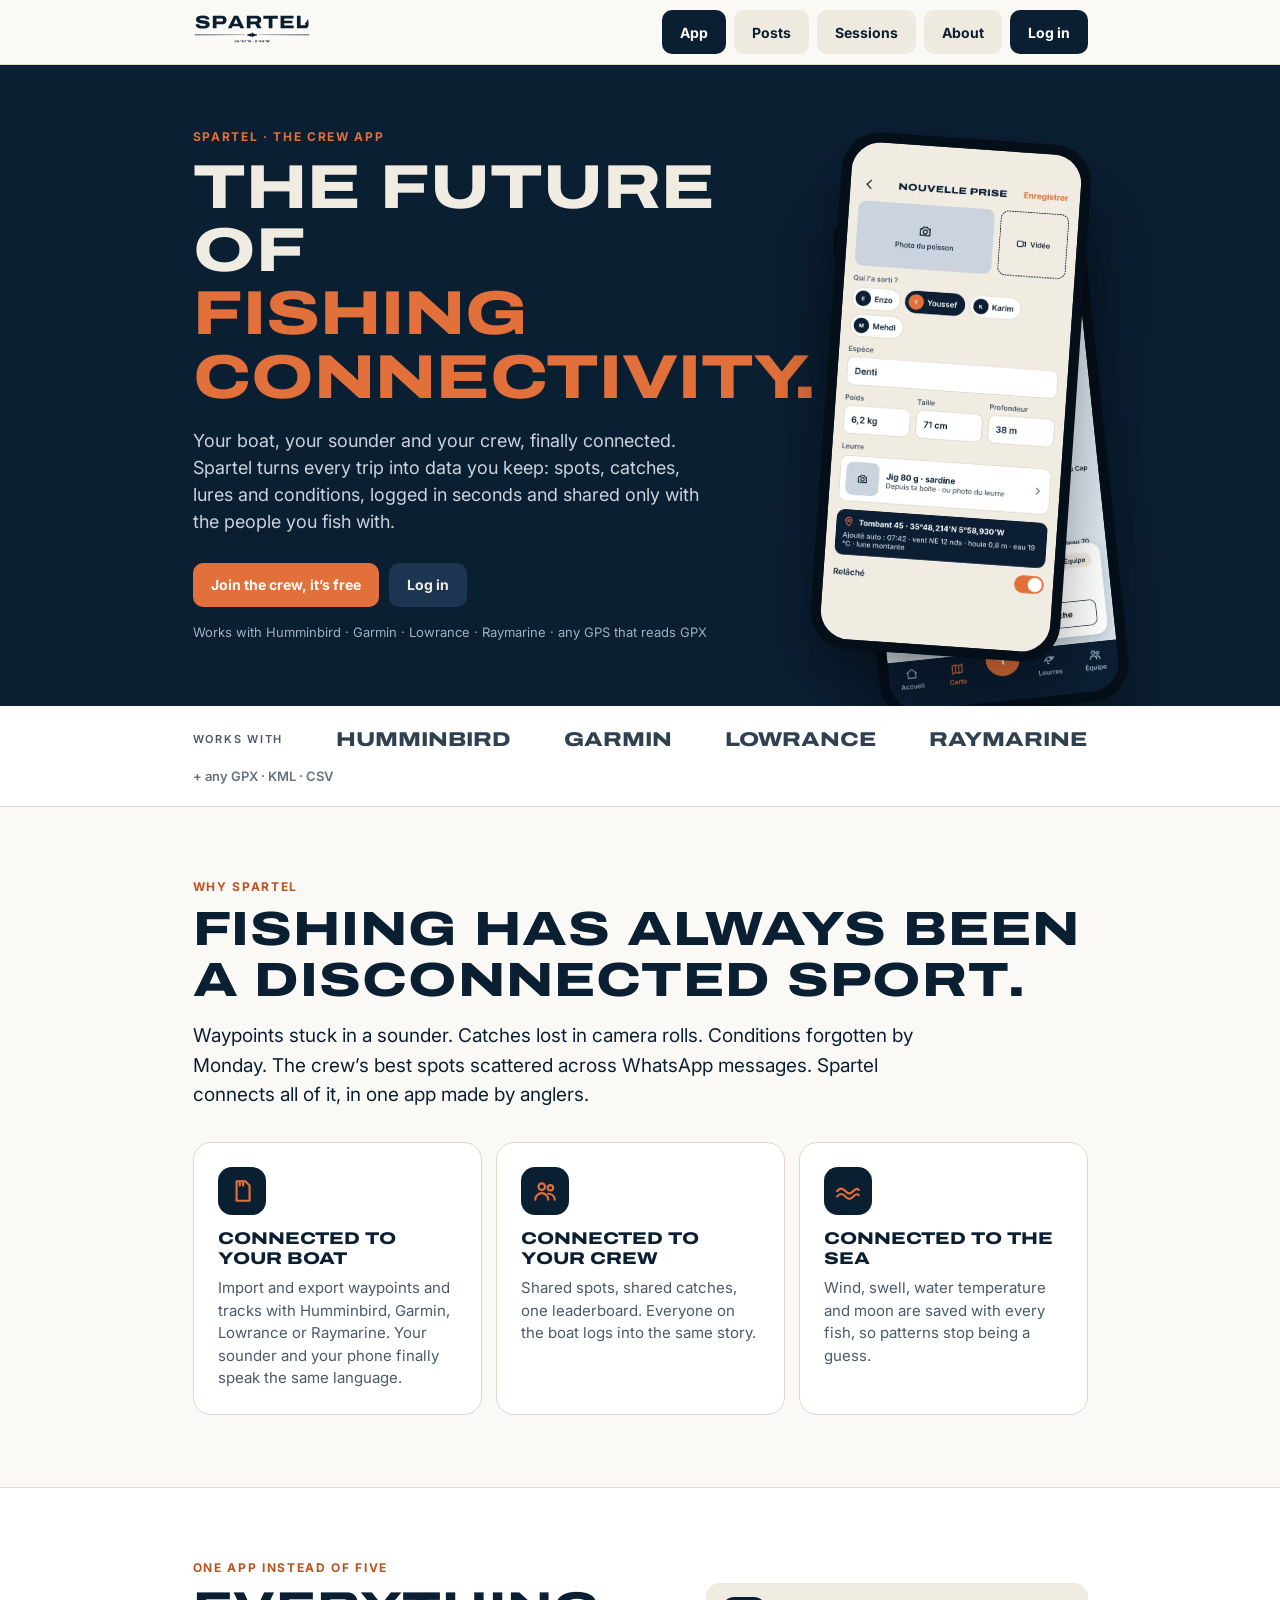
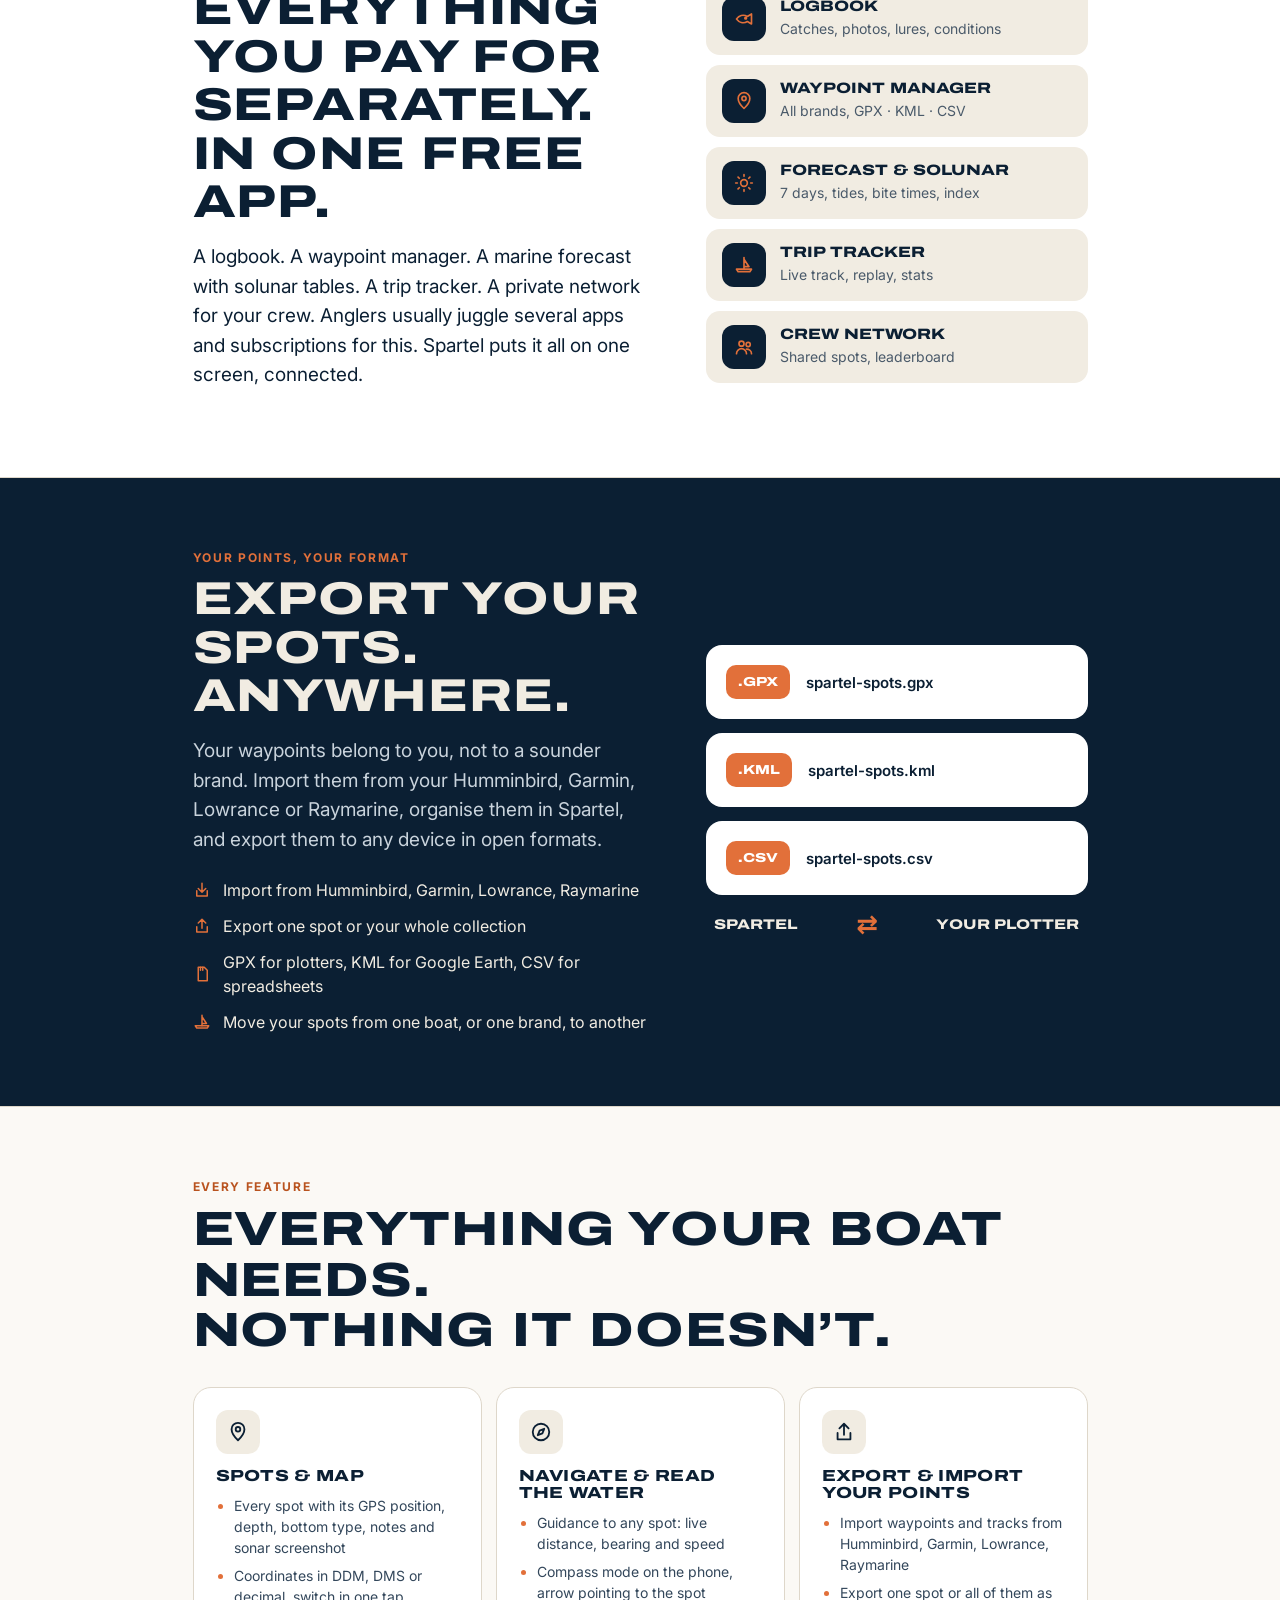
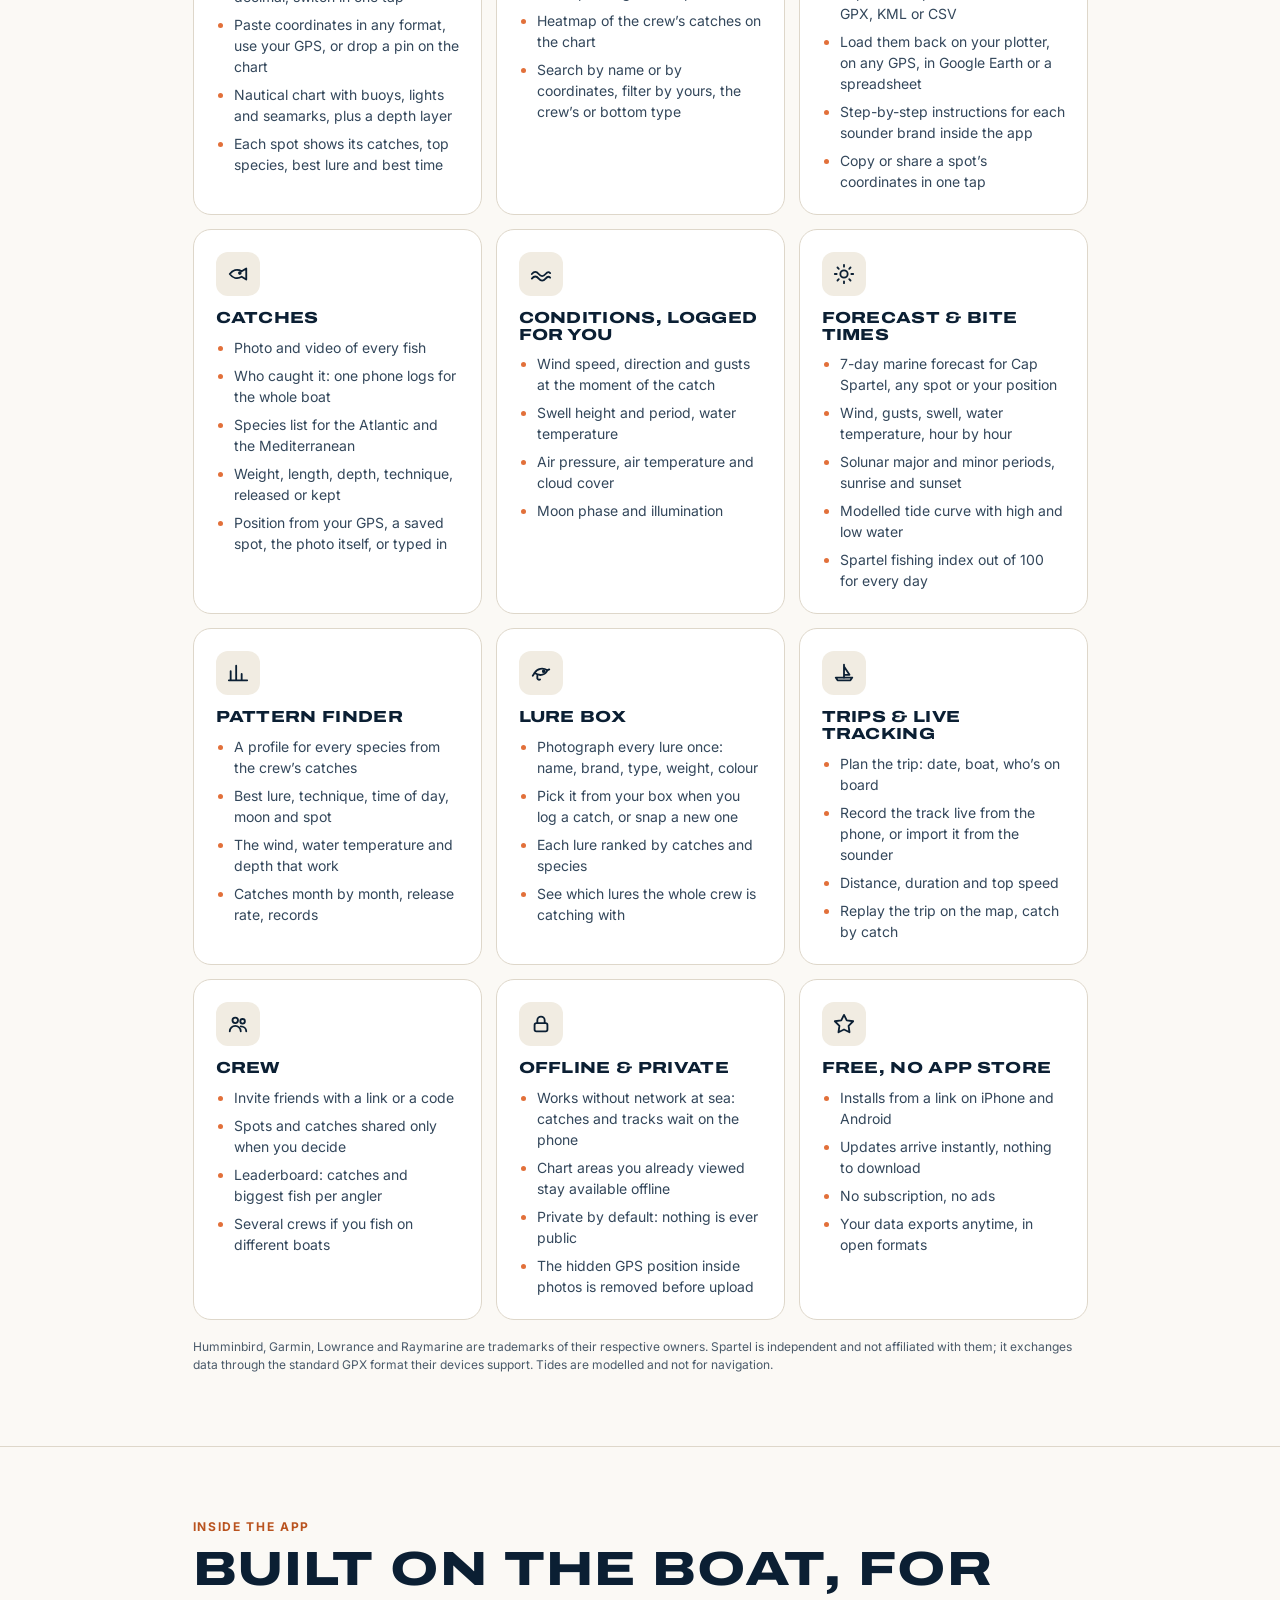
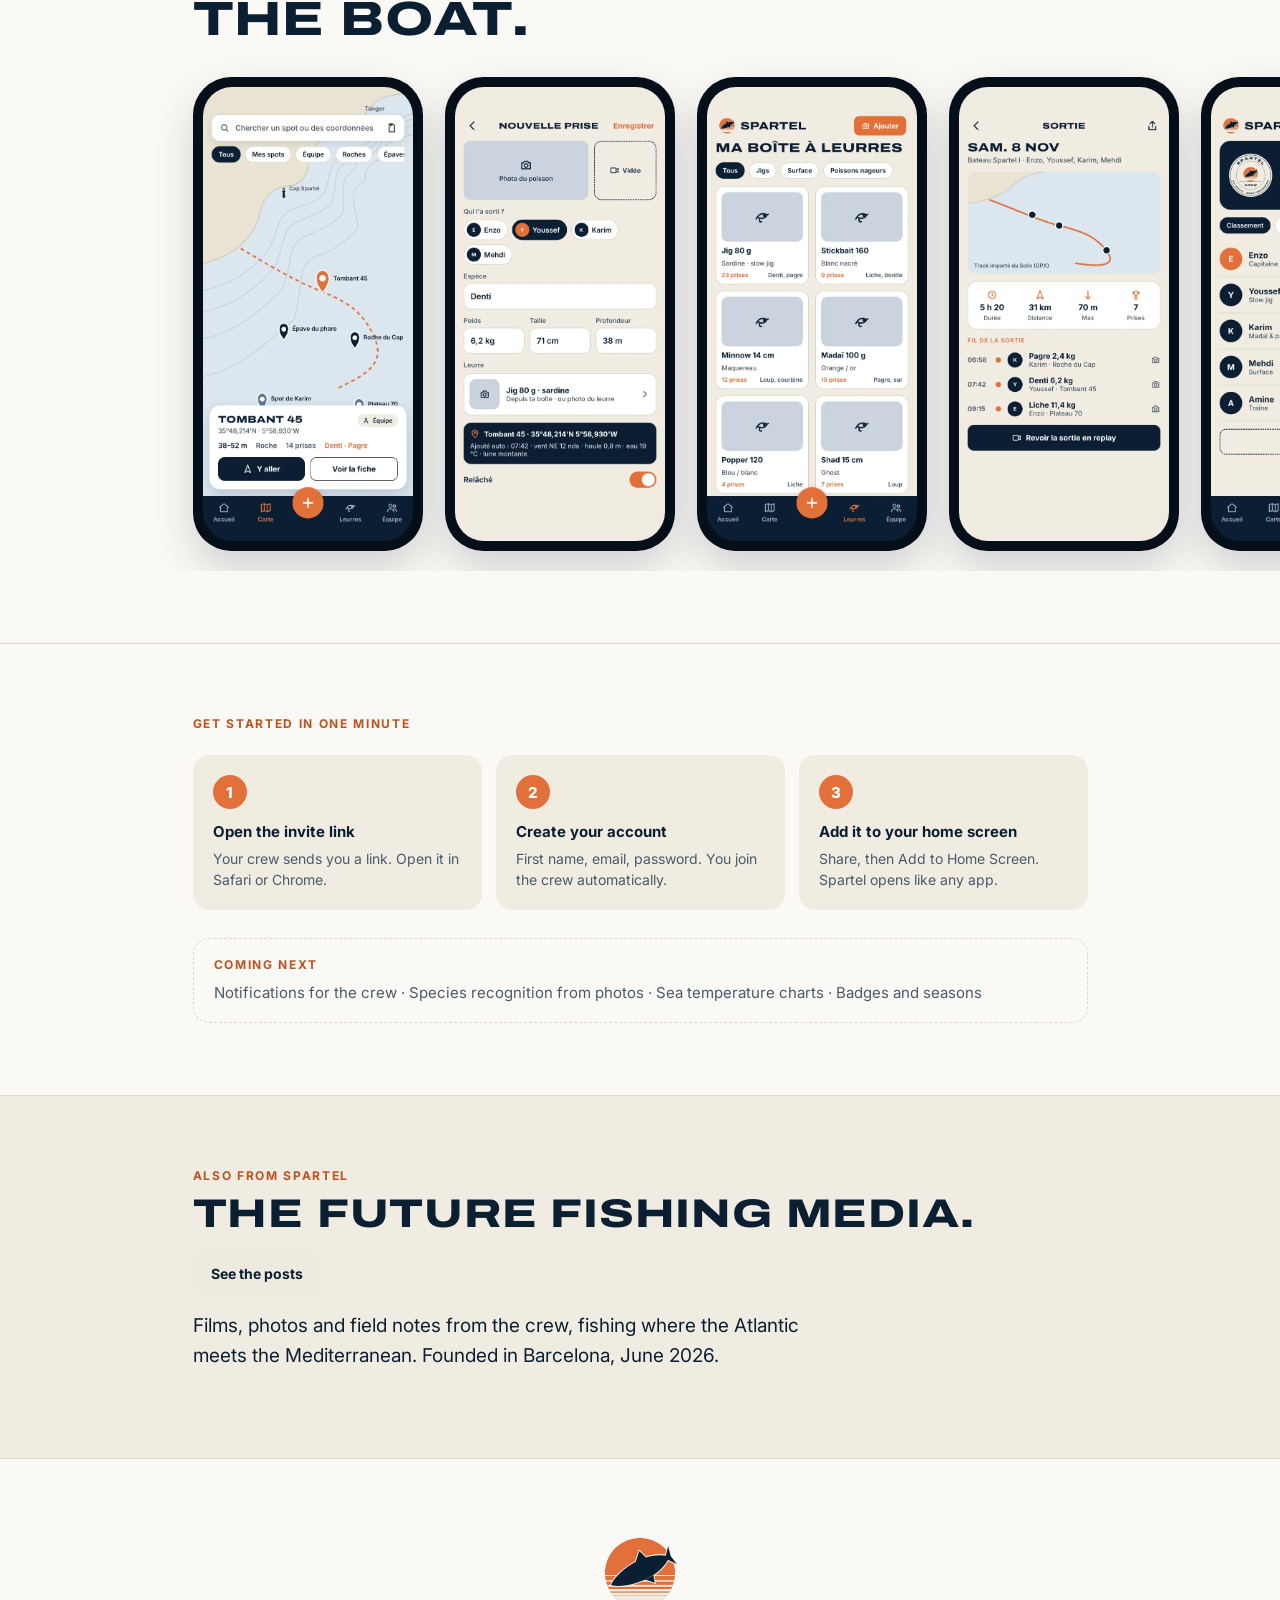
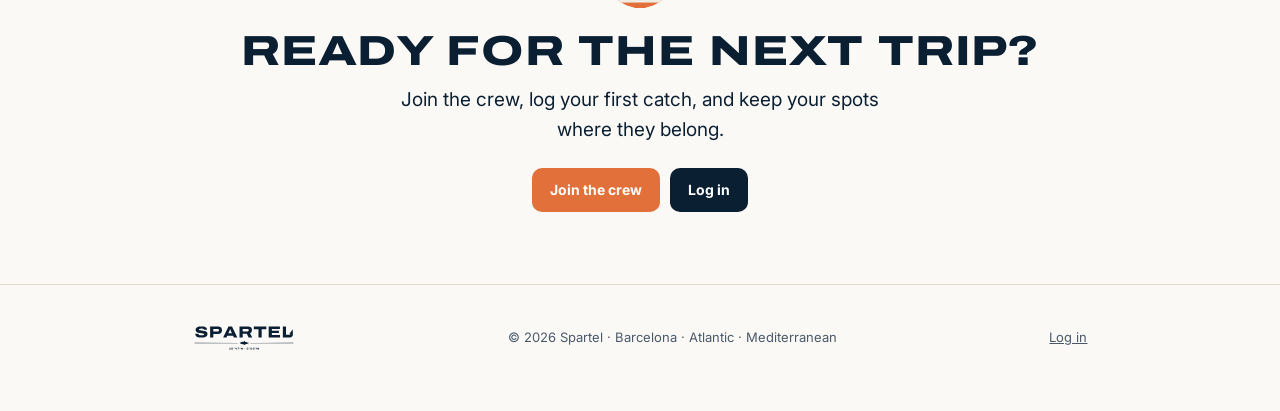
==== index.html @ f8a4ad43 "Appli : prévisions 7 jours (marée, solunaire, indice), stats par espèce, enregistrement du track, re" ====
<!doctype html>
<html lang="en">
<head>
<meta charset="utf-8">
<meta name="viewport" content="width=device-width, initial-scale=1, viewport-fit=cover">
<title>Spartel — The future of fishing connectivity</title>
<meta name="description" content="Spartel connects your boat, your Humminbird and your crew: GPS spots, GPX export and import, catches with lure and conditions, lure box, trips. Free, works offline at sea.">
<meta property="og:title" content="Spartel — The future fishing media">
<meta property="og:description" content="Offshore stories from where the Atlantic meets the Mediterranean. Founded in Barcelona, June 2026.">
<meta property="og:image" content="assets/og.png">
<meta name="theme-color" content="#0B1F33">
<link rel="icon" type="image/png" href="assets/favicon.png">
<link rel="apple-touch-icon" href="assets/apple-touch-icon.png">
<link rel="preconnect" href="https://fonts.googleapis.com"><link rel="preconnect" href="https://fonts.gstatic.com" crossorigin>
<link href="https://fonts.googleapis.com/css2?family=Archivo:wdth,wght@62..125,100..900&family=Inter:wght@400;500;600;700&display=swap" rel="stylesheet">
<script>if(location.search.includes('join='))location.replace('app/'+location.search);</script>
<style>
:root{--navy:#0B1F33;--sand:#F1ECE2;--sun:#E2703A;--sun-d:#B9531F;--muted:#4A5A6A;--line:#DED7CA;--h:"Archivo",system-ui,sans-serif;--b:"Inter",system-ui,sans-serif}
*{box-sizing:border-box}html{scroll-behavior:smooth}
body{margin:0;background:#FBF9F5;color:var(--navy);font:15px/1.5 var(--b)}
a{color:inherit}
.h{font-family:var(--h);font-stretch:125%;font-weight:800;letter-spacing:.02em;text-transform:uppercase;margin:0}
.wrap{max-width:935px;margin:0 auto;padding:0 20px}
header.top{position:sticky;top:0;z-index:20;background:rgba(251,249,245,.92);backdrop-filter:blur(10px);border-bottom:1px solid var(--line)}
header.top .wrap{display:flex;align-items:center;justify-content:space-between;height:64px;gap:12px}
header.top img{height:30px}
.btn{display:inline-flex;align-items:center;justify-content:center;gap:8px;min-height:44px;padding:0 18px;border-radius:10px;font:700 14px var(--b);text-decoration:none;border:none;cursor:pointer}
.btn.p{background:var(--sun);color:#fff}.btn.d{background:var(--navy);color:#fff}.btn.g{background:#EFEAE0;color:var(--navy)}
.btn:hover{filter:brightness(.95)}
.profile{display:grid;grid-template-columns:auto 1fr;grid-template-areas:"av head" "av bio";gap:8px 72px;align-items:start;padding:40px 0 28px}
.profile .avatar{grid-area:av;align-self:center}.profile .head{grid-area:head}.profile .bio{grid-area:bio}
.avatar{width:170px;height:170px;border-radius:50%;padding:5px;background:conic-gradient(from 200deg,var(--sun),#F2B07A,var(--navy),var(--sun));}
.avatar img{width:100%;height:100%;border-radius:50%;background:var(--sand);border:5px solid #FBF9F5;display:block}
.prow{display:flex;align-items:center;gap:12px;flex-wrap:wrap}
.prow h1{font:600 22px var(--b);margin:0 8px 0 0}
.stats{display:flex;gap:36px;margin:20px 0;padding:0;list-style:none}
.stats b{font-weight:700}
.bio p{margin:0}.bio .name{font-weight:700}.bio .cat{color:var(--muted)}
.bio .loc{color:var(--sun-d);font-weight:600}
.hls{display:flex;gap:28px;overflow-x:auto;padding:8px 0 28px;scrollbar-width:none}.hls::-webkit-scrollbar{display:none}
.hl{background:none;border:none;display:flex;flex-direction:column;align-items:center;gap:8px;cursor:pointer;color:var(--navy);flex:none}
.ring{width:84px;height:84px;border-radius:50%;padding:3px;border:1px solid var(--line);display:block}
.in{width:100%;height:100%;border-radius:50%;display:flex;align-items:center;justify-content:center;overflow:hidden}
.in svg{display:block}
.in.navy{background:var(--navy)}.in.sand{background:var(--sand)}.in.sun{background:var(--sun)}.in.white{background:#fff;border:1px solid var(--line)}
.in .mini{font:800 13px var(--h);font-stretch:125%;color:#fff;letter-spacing:.05em}
.lbl{font:600 12px var(--b)}
.tabs{display:flex;justify-content:center;gap:56px;border-top:1px solid var(--line)}
.tabs a{display:flex;align-items:center;gap:6px;height:52px;font:600 12px var(--b);letter-spacing:.1em;text-transform:uppercase;text-decoration:none;color:var(--muted);border-top:1px solid transparent;margin-top:-1px}
.tabs a.on{color:var(--navy);border-top-color:var(--navy)}
.grid{display:grid;grid-template-columns:repeat(3,1fr);gap:4px}
.post{border:none;padding:0;cursor:pointer;aspect-ratio:1;position:relative;overflow:hidden;font:inherit;color:inherit;container-type:inline-size}
.post .tile{position:absolute;inset:0;display:flex;flex-direction:column;align-items:center;justify-content:center;gap:6%;padding:10%;text-align:center;transition:transform .35s}
.post:hover .tile{transform:scale(1.04)}
.post::after{content:"";position:absolute;inset:0;background:rgba(11,31,51,0);transition:background .2s}
.post:hover::after{background:rgba(11,31,51,.12)}
.post.navy{background:var(--navy);color:var(--sand)}.post.sand{background:var(--sand);color:var(--navy)}.post.sun{background:var(--sun);color:#fff}.post.white{background:#fff;color:var(--navy);outline:1px solid var(--line);outline-offset:-1px}
.tile p{margin:0}
.t-xl{font:800 9.4cqw/1.05 var(--h);font-stretch:125%}
.t-lg{font:800 7.6cqw/1.08 var(--h);font-stretch:125%}
.t-md{font:800 6.4cqw/1.1 var(--h);font-stretch:125%}
.t-sm{font:700 max(9px,4.6cqw) var(--b);letter-spacing:.12em}
.t-xs{font:500 max(9px,4.2cqw) var(--b);opacity:.8}
.kick{font:700 max(8px,3.8cqw) var(--b);letter-spacing:.16em;color:var(--sun)}
.post.sun .kick{color:var(--navy)}
.tile .wm{width:72%}
.art{display:flex;align-items:center;justify-content:center;width:72%;height:52%;flex:0 1 auto;min-height:0}
.art svg{width:100%;height:100%;display:block}
.art .badge{width:100%}
.art.lure{width:40%;height:40%;color:var(--navy)}
.art.lure svg{width:100%;height:100%}
.phone{width:42%;aspect-ratio:9/17;border-radius:16%/8%;background:var(--navy);padding:6%}
.phone .scr{width:100%;height:100%;border-radius:12%/6%;background:var(--sand);display:flex;flex-direction:column;align-items:center;justify-content:flex-start;gap:8%;padding:14% 10%}
.phone .scr img{width:40%}.phone .scr p{font:800 clamp(7px,1.2vw,11px) var(--h);font-stretch:125%;margin:0}
.phone .scr span{display:block;width:100%;height:12%;border-radius:6px;background:#fff}.phone .scr span.s{background:var(--sun);height:9%;width:60%}
section.block{padding:72px 0;border-top:1px solid var(--line)}
.kicker{font:700 12px var(--b);letter-spacing:.14em;text-transform:uppercase;color:var(--sun-d);margin:0 0 10px}
.two{display:grid;grid-template-columns:1.1fr .9fr;gap:48px;align-items:start}
.lead{font-size:19px;line-height:1.55;margin:16px 0}
.eps{list-style:none;padding:0;margin:24px 0 0;display:grid;grid-template-columns:repeat(3,1fr);gap:14px}
.eps li{background:var(--navy);color:var(--sand);border-radius:16px;padding:18px;min-height:140px;display:flex;flex-direction:column;justify-content:space-between}
.eps li b{font:800 15px/1.2 var(--h);font-stretch:125%;text-transform:uppercase}
.eps li span{font:700 11px var(--b);letter-spacing:.14em;color:var(--sun)}
.values{display:grid;grid-template-columns:repeat(3,1fr);gap:14px;margin-top:28px}
.values div{background:#fff;border:1px solid var(--line);border-radius:16px;padding:20px}
.values b{display:block;font:800 15px/1.2 var(--h);font-stretch:125%;text-transform:uppercase;margin-bottom:8px}
.values p{margin:0;color:var(--muted);font-size:14px}
.tl{list-style:none;padding:0;margin:0;border-left:2px solid var(--line)}
.tl li{position:relative;padding:0 0 22px 22px}
.tl li::before{content:"";position:absolute;left:-7px;top:4px;width:12px;height:12px;border-radius:50%;background:var(--sun)}
.tl li.next::before{background:#fff;border:2px solid var(--sun)}
.tl b{display:block;font:700 12px var(--b);letter-spacing:.12em;text-transform:uppercase;color:var(--sun-d)}
.tl p{margin:4px 0 0}
.app{background:var(--navy);color:var(--sand);border-radius:28px;padding:48px;display:grid;grid-template-columns:1fr auto;gap:40px;align-items:center}
.app ul{padding:0;margin:20px 0 28px;list-style:none;display:grid;gap:10px}
.app li{display:flex;gap:10px;align-items:flex-start}.app li::before{content:"";flex:none;width:8px;height:8px;border-radius:50%;background:var(--sun);margin-top:8px}
.app .phone{width:200px}
.app .cta{display:flex;gap:10px;flex-wrap:wrap}
footer{padding:40px 0 60px;border-top:1px solid var(--line);color:var(--muted);font-size:13px}
footer .wrap{display:flex;justify-content:space-between;gap:20px;flex-wrap:wrap;align-items:center}
.modal{position:fixed;inset:0;z-index:50;background:rgba(11,31,51,.72);display:none;align-items:center;justify-content:center;padding:20px}
.modal.open{display:flex}
.mbox{background:#fff;border-radius:6px;overflow:hidden;display:grid;grid-template-columns:minmax(0,560px) 320px;max-width:880px;width:100%;max-height:90vh}
.mbox .media{aspect-ratio:1;position:relative}
.mbox .media .post{position:absolute;inset:0;cursor:default;pointer-events:none}
.mbox .side{display:flex;flex-direction:column}
.mbox .who{display:flex;align-items:center;gap:10px;padding:14px 16px;border-bottom:1px solid var(--line);font-weight:700}
.mbox .who img{width:34px;height:34px;border-radius:50%;background:var(--sand)}
.mbox .cap{padding:16px;flex:1;overflow:auto}
.mbox .cap p{margin:0 0 10px}.mbox .cap .tag{color:#2B5A88}
.mbox .act{padding:14px 16px;border-top:1px solid var(--line);display:flex;justify-content:space-between;align-items:center;gap:10px}
.x{position:fixed;top:14px;right:18px;background:none;border:none;color:#fff;font-size:30px;cursor:pointer;width:48px;height:48px;z-index:51}
.story{width:min(420px,100%);aspect-ratio:9/16;max-height:88vh;border-radius:14px;background:var(--navy);color:var(--sand);padding:28px;display:flex;flex-direction:column;justify-content:flex-end;gap:14px;position:relative;overflow:hidden}
.story .bar{position:absolute;top:14px;left:14px;right:14px;height:3px;background:rgba(241,236,226,.3);border-radius:2px;overflow:hidden}
.story .bar i{display:block;height:100%;width:0;background:var(--sand)}
.story.play .bar i{animation:fill 6s linear forwards}
@keyframes fill{to{width:100%}}
.story.sand{background:var(--sand);color:var(--navy)}.story.white{background:#fff;color:var(--navy)}.story.sun{background:var(--sun);color:var(--navy)}
.story.sand .bar i,.story.white .bar i,.story.sun .bar i{background:var(--navy)}.story.sand .bar,.story.white .bar,.story.sun .bar{background:rgba(11,31,51,.2)}
.story .art2{position:absolute;inset:60px 40px 45%;display:flex;align-items:center;justify-content:center}
.story .art2 img{max-height:100%}
.story .art2 svg,.story .art2 img,.story .art2 span{width:60%!important;height:auto!important;max-height:100%}
.story .art2 .mini{font-size:48px}
.story p{margin:0;font-size:17px}
@media (max-width:760px){
 .profile{grid-template-areas:"av head" "bio bio";gap:16px 20px;padding:20px 0}
 .avatar{width:86px;height:86px;padding:3px}.avatar img{border-width:3px}
 .prow h1{font-size:18px}
 .stats{gap:20px;margin:10px 0 0;font-size:14px}
 .hls{gap:16px}.ring{width:66px;height:66px}
 .tabs{gap:28px}
 .grid{gap:3px}.wrap.gridwrap{padding:0}
 .two,.app{grid-template-columns:1fr}.app{padding:28px;border-radius:20px}.app .phone{display:none}
 .eps,.values{grid-template-columns:1fr}
 section.block{padding:48px 0}
 .mbox{grid-template-columns:1fr;max-height:92vh;overflow:auto}
 header.top .btn.g{display:none}
}
.hero{background:var(--navy);color:var(--sand);overflow:hidden}
.hero .wrap{display:grid;grid-template-columns:1.05fr .95fr;gap:40px;align-items:center;padding-top:64px;padding-bottom:0}
.hero h1{font:800 clamp(34px,5.6vw,60px)/1.02 var(--h);font-stretch:125%;text-transform:uppercase;margin:12px 0 18px}
.hero h1 em{font-style:normal;color:var(--sun)}
.hero .sub{font-size:18px;color:#C9D3DC;max-width:520px;margin:0 0 28px}
.hero .cta{display:flex;gap:10px;flex-wrap:wrap}
.hero .btn.g{background:#1C3550;color:var(--sand)}
.hero .note{font-size:13px;color:#9FB0C0;margin:16px 0 64px}
.phones{position:relative;height:560px}
.dev{position:absolute;width:250px;border-radius:38px;background:#050F1A;padding:10px;box-shadow:0 30px 60px rgba(0,0,0,.35)}
.dev img{width:100%;height:auto;border-radius:29px;display:block;aspect-ratio:390/844}
.phones .d1{left:4%;top:40px;transform:rotate(-6deg)}.phones .d2{right:2%;top:0;z-index:2;transform:rotate(4deg)}
.feat{display:grid;grid-template-columns:1fr 1fr;gap:56px;align-items:center;padding:56px 0;border-bottom:1px solid var(--line)}
.feat:last-of-type{border-bottom:none}
.feat.rev .ftext{order:2}
.feat .dev{position:relative;margin:0 auto;width:260px}
.feat h3{font:800 clamp(24px,3.6vw,34px)/1.08 var(--h);font-stretch:125%;text-transform:uppercase;margin:8px 0 14px}
.feat p{color:var(--muted);font-size:16px;margin:0 0 12px}
.feat ul{padding-left:18px;margin:0;color:var(--navy)}.feat li{margin:6px 0}
.minis{display:grid;grid-template-columns:repeat(3,1fr);gap:14px;margin-top:20px}
.minis div{background:#fff;border:1px solid var(--line);border-radius:16px;padding:18px}
.minis b{display:block;font:800 14px/1.2 var(--h);font-stretch:125%;text-transform:uppercase;margin-bottom:6px}
.minis p{margin:0;color:var(--muted);font-size:14px}
.steps{display:grid;grid-template-columns:repeat(3,1fr);gap:14px;margin-top:24px;counter-reset:st}
.steps div{background:var(--sand);border-radius:16px;padding:20px;counter-increment:st}
.steps div::before{content:counter(st);display:inline-flex;width:34px;height:34px;border-radius:50%;background:var(--sun);color:#fff;font:800 15px var(--b);align-items:center;justify-content:center;margin-bottom:12px}
.steps b{display:block;margin-bottom:4px}.steps p{margin:0;color:var(--muted);font-size:14px}
.media-intro{padding-top:56px}
@media (max-width:760px){
 .hero .wrap{grid-template-columns:1fr;padding-top:36px}
 .phones{height:420px}.dev{width:190px;border-radius:30px;padding:8px}.dev img{border-radius:23px}
 .phones .d1{left:2%;top:30px}.phones .d2{right:2%}
 .hero .note{margin-bottom:28px}
 .feat{grid-template-columns:1fr;gap:28px;padding:40px 0}.feat.rev .ftext{order:0}
 .feat .dev{width:230px}
 .minis,.steps{grid-template-columns:1fr}
}
@media (prefers-reduced-motion:reduce){*{transition:none!important;animation:none!important}html{scroll-behavior:auto}}
</style>
<style>
.top nav a.cur{background:var(--navy);color:#fff}
.pagehead{padding:56px 0 8px}
.pagehead h1{font-size:clamp(34px,6vw,64px)}
.hl{scroll-margin-top:80px}
@media (max-width:760px){.top nav .lk{display:none}}
</style>
<style>
.hero h1{font-size:clamp(34px,5.4vw,62px)}
.block h2.h,.block h3.h{line-height:1.05}
.phones .d1{left:0;top:56px}.phones .d2{right:0}
.pillars{display:grid;grid-template-columns:repeat(3,1fr);gap:14px;margin-top:32px}
.pillars>div{background:#fff;border:1px solid var(--line);border-radius:18px;padding:24px}
.pillars b{display:block;font:800 17px/1.2 var(--h);font-stretch:125%;text-transform:uppercase;margin:14px 0 8px}
.pillars p{margin:0;color:var(--muted);font-size:15px}
.pic{width:48px;height:48px;border-radius:14px;background:var(--navy);color:var(--sun);display:inline-flex;align-items:center;justify-content:center}
.exportband{background:var(--navy);color:var(--sand);border-top:none}
.two-c{display:grid;grid-template-columns:1.1fr .9fr;gap:48px;align-items:center}
.checks{list-style:none;padding:0;margin:24px 0 0;display:grid;gap:12px}
.checks li{display:flex;gap:12px;align-items:center;font-size:16px}.checks svg{color:var(--sun);flex:none}
.gpx{display:flex;flex-direction:column;gap:14px;align-items:stretch}
.gpx .file{background:#fff;color:var(--navy);border-radius:16px;padding:20px;display:flex;align-items:center;gap:16px;font:600 15px var(--b)}
.gpx .file.alt{background:var(--sand)}
.gpx .ext{background:var(--sun);color:#fff;font:800 13px var(--h);font-stretch:125%;padding:10px 12px;border-radius:10px}
.gpx .file.alt .ext{background:var(--navy)}
.gpx .flow{display:flex;justify-content:space-between;align-items:center;font:800 14px var(--h);font-stretch:125%;text-transform:uppercase;padding:0 8px;color:var(--sand)}
.gpx .arr{font-size:26px;color:var(--sun)}
.fgrid{display:grid;grid-template-columns:repeat(3,1fr);gap:14px;margin-top:32px}
.fcard{background:#fff;border:1px solid var(--line);border-radius:18px;padding:22px}
.fcard .fic{width:44px;height:44px;border-radius:12px;background:var(--sand);color:var(--navy);display:flex;align-items:center;justify-content:center}
.fcard h3{font-size:16px;line-height:1.2;margin:14px 0 10px}
.fcard ul{margin:0;padding-left:18px;color:#33475B;font-size:14px;display:grid;gap:7px}
.fcard li::marker{color:var(--sun)}
.screens-sec{overflow:hidden}
.screens{display:flex;gap:22px;overflow-x:auto;padding:32px max(20px,calc((100vw - 935px)/2 + 20px)) 20px;scroll-snap-type:x mandatory;scrollbar-width:none}
.screens::-webkit-scrollbar{display:none}
.screens .dev{position:relative;flex:none;width:230px;scroll-snap-align:center;box-shadow:0 18px 40px rgba(11,31,51,.18)}
.next{margin-top:28px;border:1.5px dashed var(--line);border-radius:16px;padding:18px 20px;color:var(--muted)}
.next p:last-child{margin:0}
.media-teaser{background:var(--sand)}
.brands{border-bottom:1px solid var(--line);background:#fff}
.brands .wrap{display:flex;align-items:center;justify-content:space-between;gap:18px;flex-wrap:wrap;padding-top:22px;padding-bottom:22px}
.brands .cap{font:600 11px var(--b);letter-spacing:.16em;text-transform:uppercase;color:var(--muted)}
.brands .bn{font:800 clamp(15px,2vw,20px) var(--h);font-stretch:125%;text-transform:uppercase;color:var(--navy);opacity:.85}
.brands .bn.small{font:600 13px var(--b);text-transform:none;color:var(--muted)}
.allinone{background:#fff}
.stackl{list-style:none;padding:0;margin:0;display:grid;gap:10px}
.stackl li{display:grid;grid-template-columns:44px 1fr;grid-template-rows:auto auto;column-gap:14px;align-items:center;background:var(--sand);border-radius:14px;padding:14px 16px}
.stackl span{grid-row:span 2;width:44px;height:44px;border-radius:12px;background:var(--navy);color:var(--sun);display:flex;align-items:center;justify-content:center}
.stackl b{font:800 15px var(--h);font-stretch:125%;text-transform:uppercase}.stackl em{font-style:normal;color:var(--muted);font-size:14px}
.fineprint{font-size:12px;color:var(--muted);margin:18px 0 0}
@media (max-width:900px){.fgrid{grid-template-columns:1fr 1fr}.pillars,.two-c{grid-template-columns:1fr}}
@media (max-width:560px){.fgrid{grid-template-columns:1fr}.screens .dev{width:200px}}
</style></head>
<body>
<header class="top"><div class="wrap"><a href="" aria-label="Spartel"><img src="assets/wordmark.svg" alt="Spartel"></a><nav style="display:flex;gap:8px;align-items:center"><a class="btn g lk cur" href="" aria-current="page">App</a><a class="btn g lk" href="posts/">Posts</a><a class="btn g lk" href="sessions/">Sessions</a><a class="btn g lk" href="about/">About</a><a class="btn d" href="app/">Log in</a></nav></div></header>
<main id="top"><section class="hero"><div class="wrap">
 <div>
  <p class="kicker" style="color:var(--sun)">Spartel · the crew app</p>
  <h1>The future of<br><em>fishing connectivity.</em></h1>
  <p class="sub">Your boat, your sounder and your crew, finally connected. Spartel turns every trip into data you keep: spots, catches, lures and conditions, logged in seconds and shared only with the people you fish with.</p>
  <div class="cta"><a class="btn p" href="app/#/signup">Join the crew, it’s free</a><a class="btn g" href="app/">Log in</a></div>
  <p class="note">Works with Humminbird · Garmin · Lowrance · Raymarine · any GPS that reads GPX</p>
 </div>
 <div class="phones" aria-hidden="true"><div class="dev d1"><img src="assets/screens/map.webp" alt="" width="390" height="844"></div><div class="dev d2"><img src="assets/screens/catch.webp" alt="" width="390" height="844"></div></div>
</div></section>

<section class="brands" aria-label="Compatible"><div class="wrap"><span class="cap">Works with</span><span class="bn">Humminbird</span><span class="bn">Garmin</span><span class="bn">Lowrance</span><span class="bn">Raymarine</span><span class="bn small">+ any GPX · KML · CSV</span></div></section>

<section class="block" style="border-top:none"><div class="wrap">
 <p class="kicker">Why Spartel</p>
 <h2 class="h" style="font-size:clamp(28px,5vw,48px)">Fishing has always been<br>a disconnected sport.</h2>
 <p class="lead" style="max-width:720px">Waypoints stuck in a sounder. Catches lost in camera rolls. Conditions forgotten by Monday. The crew’s best spots scattered across WhatsApp messages. Spartel connects all of it, in one app made by anglers.</p>
 <div class="pillars">
  <div><span class="pic"><svg width="26" height="26" viewBox="0 0 24 24" fill="none" stroke="currentColor" stroke-width="2" stroke-linecap="round" stroke-linejoin="round" aria-hidden="true"><path d="M7 3h8l4 4v14H7z"/><path d="M10 3v4M13 3v4"/></svg></span><b>Connected to your boat</b><p>Import and export waypoints and tracks with Humminbird, Garmin, Lowrance or Raymarine. Your sounder and your phone finally speak the same language.</p></div>
  <div><span class="pic"><svg width="26" height="26" viewBox="0 0 24 24" fill="none" stroke="currentColor" stroke-width="2" stroke-linecap="round" stroke-linejoin="round" aria-hidden="true"><circle cx="9" cy="8" r="3"/><circle cx="17" cy="9" r="2.5"/><path d="M3 20c0-3.5 3-6 6-6s6 2.5 6 6M15 14.5c3 0 6 2 6 5.5"/></svg></span><b>Connected to your crew</b><p>Shared spots, shared catches, one leaderboard. Everyone on the boat logs into the same story.</p></div>
  <div><span class="pic"><svg width="26" height="26" viewBox="0 0 24 24" fill="none" stroke="currentColor" stroke-width="2" stroke-linecap="round" stroke-linejoin="round" aria-hidden="true"><path d="M2 12c2.5-3 5-3 7.5 0s5 3 7.5 0 4-2 5-1M2 17c2.5-3 5-3 7.5 0s5 3 7.5 0 4-2 5-1"/></svg></span><b>Connected to the sea</b><p>Wind, swell, water temperature and moon are saved with every fish, so patterns stop being a guess.</p></div>
 </div>
</div></section>

<section class="block allinone"><div class="wrap two-c">
 <div><p class="kicker">One app instead of five</p><h2 class="h" style="font-size:clamp(28px,4.6vw,46px)">Everything you pay for separately.<br>In one free app.</h2>
 <p class="lead">A logbook. A waypoint manager. A marine forecast with solunar tables. A trip tracker. A private network for your crew. Anglers usually juggle several apps and subscriptions for this. Spartel puts it all on one screen, connected.</p></div>
 <ul class="stackl">
  <li><span><svg width="20" height="20" viewBox="0 0 24 24" fill="none" stroke="currentColor" stroke-width="2" stroke-linecap="round" stroke-linejoin="round" aria-hidden="true"><path d="M3 12c3-4 8-6 13-3l5-3v12l-5-3c-5 3-10 1-13-3z"/><circle cx="14" cy="11" r="1"/></svg></span><b>Logbook</b><em>Catches, photos, lures, conditions</em></li>
  <li><span><svg width="20" height="20" viewBox="0 0 24 24" fill="none" stroke="currentColor" stroke-width="2" stroke-linecap="round" stroke-linejoin="round" aria-hidden="true"><path d="M12 21s-7-6.5-7-12a7 7 0 0 1 14 0c0 5.5-7 12-7 12z"/><circle cx="12" cy="9" r="2.5"/></svg></span><b>Waypoint manager</b><em>All brands, GPX · KML · CSV</em></li>
  <li><span><svg width="20" height="20" viewBox="0 0 24 24" fill="none" stroke="currentColor" stroke-width="2" stroke-linecap="round" stroke-linejoin="round" aria-hidden="true"><circle cx="12" cy="12" r="4"/><path d="M12 2v2M12 20v2M4.9 4.9l1.4 1.4M17.7 17.7l1.4 1.4M2 12h2M20 12h2M4.9 19.1l1.4-1.4M17.7 6.3l1.4-1.4"/></svg></span><b>Forecast & solunar</b><em>7 days, tides, bite times, index</em></li>
  <li><span><svg width="20" height="20" viewBox="0 0 24 24" fill="none" stroke="currentColor" stroke-width="2" stroke-linecap="round" stroke-linejoin="round" aria-hidden="true"><path d="M3 17l2 3h14l2-3z"/><path d="M12 3v14M12 5l6 9h-6"/></svg></span><b>Trip tracker</b><em>Live track, replay, stats</em></li>
  <li><span><svg width="20" height="20" viewBox="0 0 24 24" fill="none" stroke="currentColor" stroke-width="2" stroke-linecap="round" stroke-linejoin="round" aria-hidden="true"><circle cx="9" cy="8" r="3"/><circle cx="17" cy="9" r="2.5"/><path d="M3 20c0-3.5 3-6 6-6s6 2.5 6 6M15 14.5c3 0 6 2 6 5.5"/></svg></span><b>Crew network</b><em>Shared spots, leaderboard</em></li>
 </ul>
</div></section>

<section class="block exportband"><div class="wrap two-c">
 <div>
  <p class="kicker" style="color:var(--sun)">Your points, your format</p>
  <h2 class="h" style="font-size:clamp(28px,4.6vw,46px)">Export your spots.<br>Anywhere.</h2>
  <p class="lead" style="color:#C9D3DC">Your waypoints belong to you, not to a sounder brand. Import them from your Humminbird, Garmin, Lowrance or Raymarine, organise them in Spartel, and export them to any device in open formats.</p>
  <ul class="checks">
   <li><svg width="18" height="18" viewBox="0 0 24 24" fill="none" stroke="currentColor" stroke-width="2" stroke-linecap="round" stroke-linejoin="round" aria-hidden="true"><path d="M12 3v12M7 10l5 5 5-5"/><path d="M5 13v7h14v-7"/></svg> Import from Humminbird, Garmin, Lowrance, Raymarine</li>
   <li><svg width="18" height="18" viewBox="0 0 24 24" fill="none" stroke="currentColor" stroke-width="2" stroke-linecap="round" stroke-linejoin="round" aria-hidden="true"><path d="M12 15V3M7 8l5-5 5 5"/><path d="M5 13v7h14v-7"/></svg> Export one spot or your whole collection</li>
   <li><svg width="18" height="18" viewBox="0 0 24 24" fill="none" stroke="currentColor" stroke-width="2" stroke-linecap="round" stroke-linejoin="round" aria-hidden="true"><path d="M7 3h8l4 4v14H7z"/><path d="M10 3v4M13 3v4"/></svg> GPX for plotters, KML for Google Earth, CSV for spreadsheets</li>
   <li><svg width="18" height="18" viewBox="0 0 24 24" fill="none" stroke="currentColor" stroke-width="2" stroke-linecap="round" stroke-linejoin="round" aria-hidden="true"><path d="M3 17l2 3h14l2-3z"/><path d="M12 3v14M12 5l6 9h-6"/></svg> Move your spots from one boat, or one brand, to another</li>
  </ul>
 </div>
 <div class="gpx" aria-hidden="true"><div class="file"><span class="ext">.GPX</span><span>spartel-spots.gpx</span></div><div class="file"><span class="ext">.KML</span><span>spartel-spots.kml</span></div><div class="file"><span class="ext">.CSV</span><span>spartel-spots.csv</span></div><div class="flow"><span>Spartel</span><span class="arr">⇄</span><span>Your plotter</span></div></div>
</div></section>

<section class="block" id="features"><div class="wrap">
 <p class="kicker">Every feature</p>
 <h2 class="h" style="font-size:clamp(28px,5vw,48px)">Everything your boat needs.<br>Nothing it doesn’t.</h2>
 <div class="fgrid"><article class="fcard"><div class="fic"><svg width="22" height="22" viewBox="0 0 24 24" fill="none" stroke="currentColor" stroke-width="2" stroke-linecap="round" stroke-linejoin="round" aria-hidden="true"><path d="M12 21s-7-6.5-7-12a7 7 0 0 1 14 0c0 5.5-7 12-7 12z"/><circle cx="12" cy="9" r="2.5"/></svg></div><h3 class="h">Spots & map</h3><ul><li>Every spot with its GPS position, depth, bottom type, notes and sonar screenshot</li><li>Coordinates in DDM, DMS or decimal, switch in one tap</li><li>Paste coordinates in any format, use your GPS, or drop a pin on the chart</li><li>Nautical chart with buoys, lights and seamarks, plus a depth layer</li><li>Each spot shows its catches, top species, best lure and best time</li></ul></article><article class="fcard"><div class="fic"><svg width="22" height="22" viewBox="0 0 24 24" fill="none" stroke="currentColor" stroke-width="2" stroke-linecap="round" stroke-linejoin="round" aria-hidden="true"><circle cx="12" cy="12" r="9"/><path d="M15.5 8.5l-2 5-5 2 2-5z"/></svg></div><h3 class="h">Navigate & read the water</h3><ul><li>Guidance to any spot: live distance, bearing and speed</li><li>Compass mode on the phone, arrow pointing to the spot</li><li>Heatmap of the crew’s catches on the chart</li><li>Search by name or by coordinates, filter by yours, the crew’s or bottom type</li></ul></article><article class="fcard"><div class="fic"><svg width="22" height="22" viewBox="0 0 24 24" fill="none" stroke="currentColor" stroke-width="2" stroke-linecap="round" stroke-linejoin="round" aria-hidden="true"><path d="M12 15V3M7 8l5-5 5 5"/><path d="M5 13v7h14v-7"/></svg></div><h3 class="h">Export & import your points</h3><ul><li>Import waypoints and tracks from Humminbird, Garmin, Lowrance, Raymarine</li><li>Export one spot or all of them as GPX, KML or CSV</li><li>Load them back on your plotter, on any GPS, in Google Earth or a spreadsheet</li><li>Step-by-step instructions for each sounder brand inside the app</li><li>Copy or share a spot’s coordinates in one tap</li></ul></article><article class="fcard"><div class="fic"><svg width="22" height="22" viewBox="0 0 24 24" fill="none" stroke="currentColor" stroke-width="2" stroke-linecap="round" stroke-linejoin="round" aria-hidden="true"><path d="M3 12c3-4 8-6 13-3l5-3v12l-5-3c-5 3-10 1-13-3z"/><circle cx="14" cy="11" r="1"/></svg></div><h3 class="h">Catches</h3><ul><li>Photo and video of every fish</li><li>Who caught it: one phone logs for the whole boat</li><li>Species list for the Atlantic and the Mediterranean</li><li>Weight, length, depth, technique, released or kept</li><li>Position from your GPS, a saved spot, the photo itself, or typed in</li></ul></article><article class="fcard"><div class="fic"><svg width="22" height="22" viewBox="0 0 24 24" fill="none" stroke="currentColor" stroke-width="2" stroke-linecap="round" stroke-linejoin="round" aria-hidden="true"><path d="M2 12c2.5-3 5-3 7.5 0s5 3 7.5 0 4-2 5-1M2 17c2.5-3 5-3 7.5 0s5 3 7.5 0 4-2 5-1"/></svg></div><h3 class="h">Conditions, logged for you</h3><ul><li>Wind speed, direction and gusts at the moment of the catch</li><li>Swell height and period, water temperature</li><li>Air pressure, air temperature and cloud cover</li><li>Moon phase and illumination</li></ul></article><article class="fcard"><div class="fic"><svg width="22" height="22" viewBox="0 0 24 24" fill="none" stroke="currentColor" stroke-width="2" stroke-linecap="round" stroke-linejoin="round" aria-hidden="true"><circle cx="12" cy="12" r="4"/><path d="M12 2v2M12 20v2M4.9 4.9l1.4 1.4M17.7 17.7l1.4 1.4M2 12h2M20 12h2M4.9 19.1l1.4-1.4M17.7 6.3l1.4-1.4"/></svg></div><h3 class="h">Forecast & bite times</h3><ul><li>7-day marine forecast for Cap Spartel, any spot or your position</li><li>Wind, gusts, swell, water temperature, hour by hour</li><li>Solunar major and minor periods, sunrise and sunset</li><li>Modelled tide curve with high and low water</li><li>Spartel fishing index out of 100 for every day</li></ul></article><article class="fcard"><div class="fic"><svg width="22" height="22" viewBox="0 0 24 24" fill="none" stroke="currentColor" stroke-width="2" stroke-linecap="round" stroke-linejoin="round" aria-hidden="true"><path d="M4 20V10M10 20V4M16 20v-7M22 20H2"/></svg></div><h3 class="h">Pattern finder</h3><ul><li>A profile for every species from the crew’s catches</li><li>Best lure, technique, time of day, moon and spot</li><li>The wind, water temperature and depth that work</li><li>Catches month by month, release rate, records</li></ul></article><article class="fcard"><div class="fic"><svg width="22" height="22" viewBox="0 0 24 24" fill="none" stroke="currentColor" stroke-width="2" stroke-linecap="round" stroke-linejoin="round" aria-hidden="true"><path d="M5 12c3-5 9-6 14-3-2 5-8 7-14 3z"/><circle cx="15" cy="10" r="1"/><path d="M5 12l-2 3M19 9l2-1"/><path d="M8 15v3a2 2 0 0 0 3 1"/></svg></div><h3 class="h">Lure box</h3><ul><li>Photograph every lure once: name, brand, type, weight, colour</li><li>Pick it from your box when you log a catch, or snap a new one</li><li>Each lure ranked by catches and species</li><li>See which lures the whole crew is catching with</li></ul></article><article class="fcard"><div class="fic"><svg width="22" height="22" viewBox="0 0 24 24" fill="none" stroke="currentColor" stroke-width="2" stroke-linecap="round" stroke-linejoin="round" aria-hidden="true"><path d="M3 17l2 3h14l2-3z"/><path d="M12 3v14M12 5l6 9h-6"/></svg></div><h3 class="h">Trips & live tracking</h3><ul><li>Plan the trip: date, boat, who’s on board</li><li>Record the track live from the phone, or import it from the sounder</li><li>Distance, duration and top speed</li><li>Replay the trip on the map, catch by catch</li></ul></article><article class="fcard"><div class="fic"><svg width="22" height="22" viewBox="0 0 24 24" fill="none" stroke="currentColor" stroke-width="2" stroke-linecap="round" stroke-linejoin="round" aria-hidden="true"><circle cx="9" cy="8" r="3"/><circle cx="17" cy="9" r="2.5"/><path d="M3 20c0-3.5 3-6 6-6s6 2.5 6 6M15 14.5c3 0 6 2 6 5.5"/></svg></div><h3 class="h">Crew</h3><ul><li>Invite friends with a link or a code</li><li>Spots and catches shared only when you decide</li><li>Leaderboard: catches and biggest fish per angler</li><li>Several crews if you fish on different boats</li></ul></article><article class="fcard"><div class="fic"><svg width="22" height="22" viewBox="0 0 24 24" fill="none" stroke="currentColor" stroke-width="2" stroke-linecap="round" stroke-linejoin="round" aria-hidden="true"><rect x="5" y="11" width="14" height="9" rx="2"/><path d="M8 11V8a4 4 0 0 1 8 0v3"/></svg></div><h3 class="h">Offline & private</h3><ul><li>Works without network at sea: catches and tracks wait on the phone</li><li>Chart areas you already viewed stay available offline</li><li>Private by default: nothing is ever public</li><li>The hidden GPS position inside photos is removed before upload</li></ul></article><article class="fcard"><div class="fic"><svg width="22" height="22" viewBox="0 0 24 24" fill="none" stroke="currentColor" stroke-width="2" stroke-linecap="round" stroke-linejoin="round" aria-hidden="true"><path d="M12 2l3 6 7 1-5 5 1 7-6-3-6 3 1-7-5-5 7-1z"/></svg></div><h3 class="h">Free, no App Store</h3><ul><li>Installs from a link on iPhone and Android</li><li>Updates arrive instantly, nothing to download</li><li>No subscription, no ads</li><li>Your data exports anytime, in open formats</li></ul></article></div>
 <p class="fineprint">Humminbird, Garmin, Lowrance and Raymarine are trademarks of their respective owners. Spartel is independent and not affiliated with them; it exchanges data through the standard GPX format their devices support. Tides are modelled and not for navigation.</p>
</div></section>

<section class="block screens-sec"><div class="wrap">
 <p class="kicker">Inside the app</p>
 <h2 class="h" style="font-size:clamp(28px,5vw,48px)">Built on the boat, for the boat.</h2>
</div><div class="screens"><div class="dev "><img src="assets/screens/map.webp" alt="" width="390" height="844"></div><div class="dev "><img src="assets/screens/catch.webp" alt="" width="390" height="844"></div><div class="dev "><img src="assets/screens/lures.webp" alt="" width="390" height="844"></div><div class="dev "><img src="assets/screens/trip.webp" alt="" width="390" height="844"></div><div class="dev "><img src="assets/screens/crew.webp" alt="" width="390" height="844"></div></div></section>

<section class="block"><div class="wrap">
 <p class="kicker">Get started in one minute</p>
 <div class="steps">
  <div><b>Open the invite link</b><p>Your crew sends you a link. Open it in Safari or Chrome.</p></div>
  <div><b>Create your account</b><p>First name, email, password. You join the crew automatically.</p></div>
  <div><b>Add it to your home screen</b><p>Share, then Add to Home Screen. Spartel opens like any app.</p></div>
 </div>
 <div class="next"><p class="kicker" style="margin:0 0 10px">Coming next</p><p>Notifications for the crew · Species recognition from photos · Sea temperature charts · Badges and seasons</p></div>
</div></section>

<section class="block media-teaser"><div class="wrap">
 <div style="display:flex;justify-content:space-between;align-items:baseline;gap:16px;flex-wrap:wrap"><div><p class="kicker">Also from Spartel</p><h2 class="h" style="font-size:clamp(26px,4.4vw,40px)">The future fishing media.</h2></div><a class="btn g" href="posts/">See the posts</a></div>
 <p class="lead" style="max-width:640px">Films, photos and field notes from the crew, fishing where the Atlantic meets the Mediterranean. Founded in Barcelona, June 2026.</p>
</div></section>
<section class="block"><div class="wrap" style="text-align:center"><img src="assets/symbol.svg" alt="" width="84" height="84" style="margin:0 auto 14px;display:block"><h2 class="h" style="font-size:clamp(26px,4.6vw,42px)">Ready for the next trip?</h2><p class="lead" style="max-width:520px;margin:12px auto 24px">Join the crew, log your first catch, and keep your spots where they belong.</p><div style="display:flex;gap:10px;justify-content:center;flex-wrap:wrap"><a class="btn p" href="app/#/signup">Join the crew</a><a class="btn d" href="app/">Log in</a></div></div></section>
</main><footer><div class="wrap"><img src="assets/wordmark.svg" alt="Spartel" style="height:26px"><span>© 2026 Spartel · Barcelona · Atlantic · Mediterranean</span><a href="app/">Log in</a></div></footer>

</body></html>
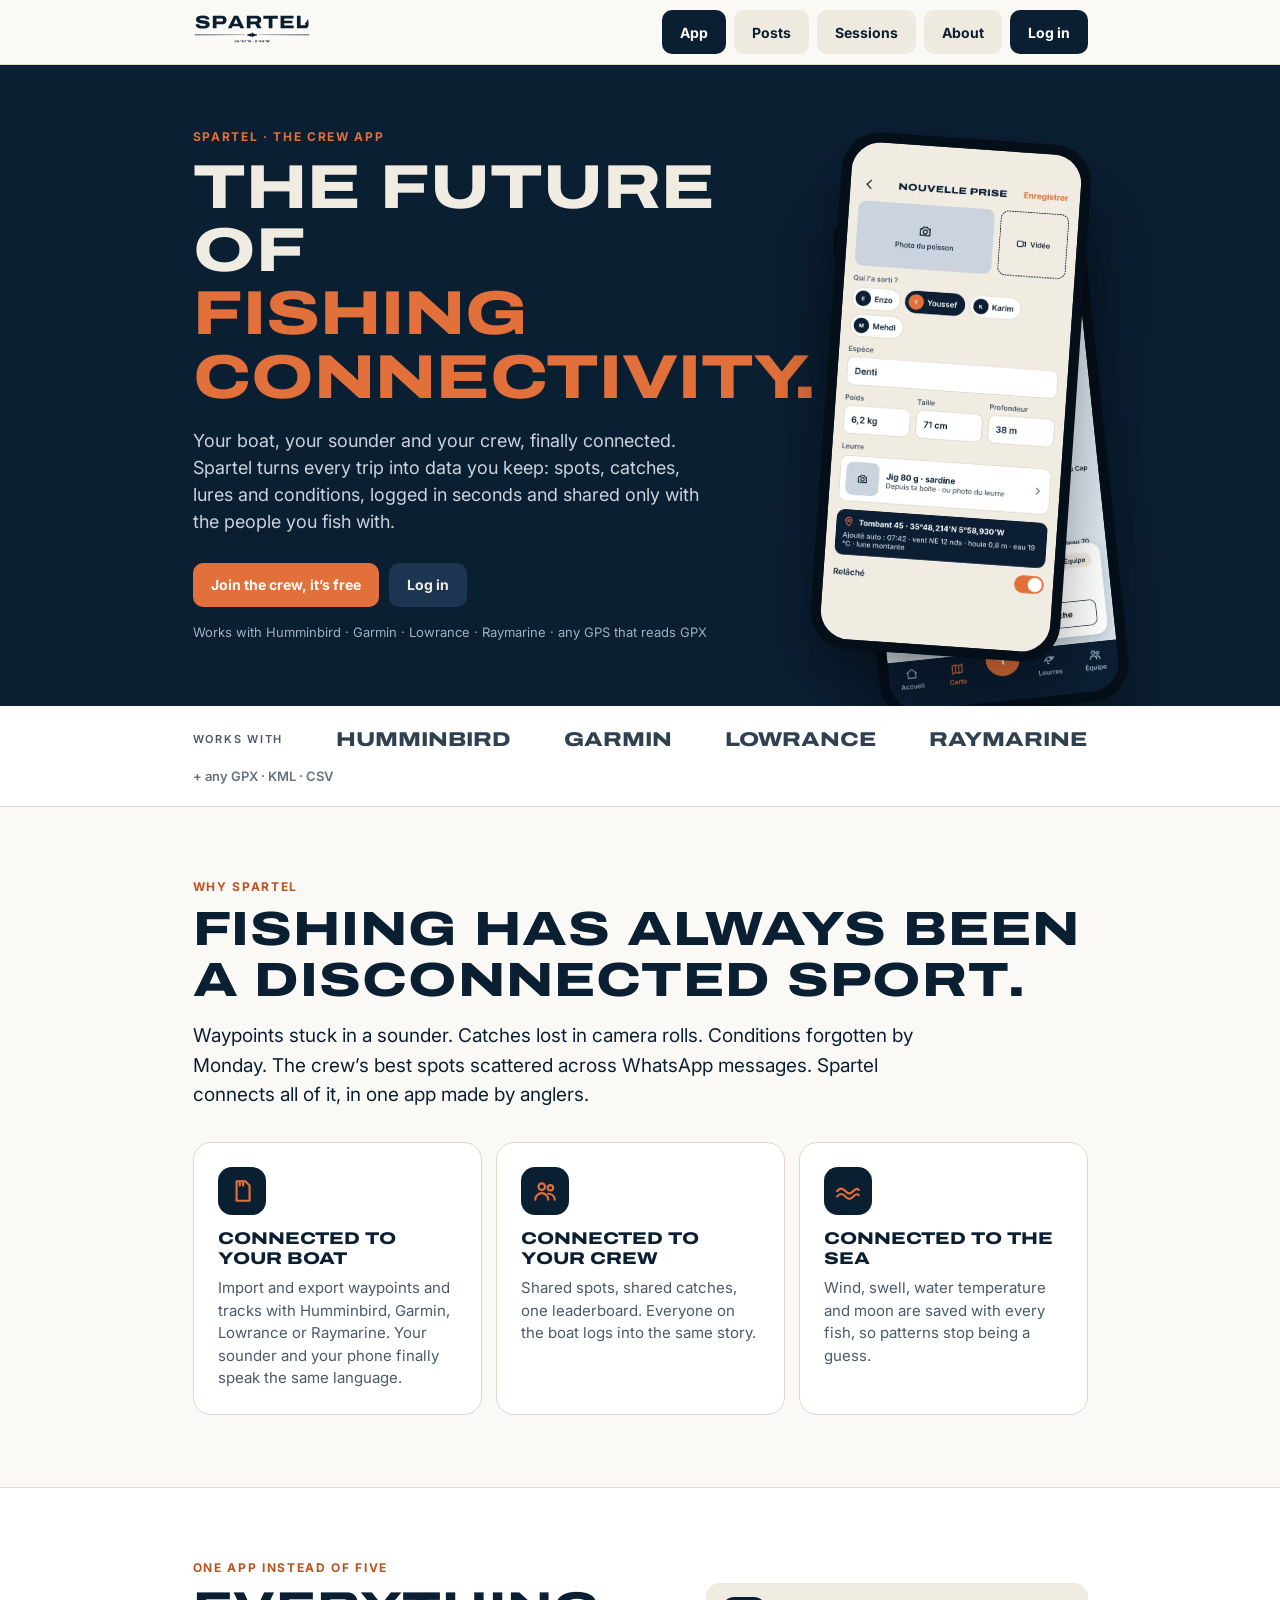
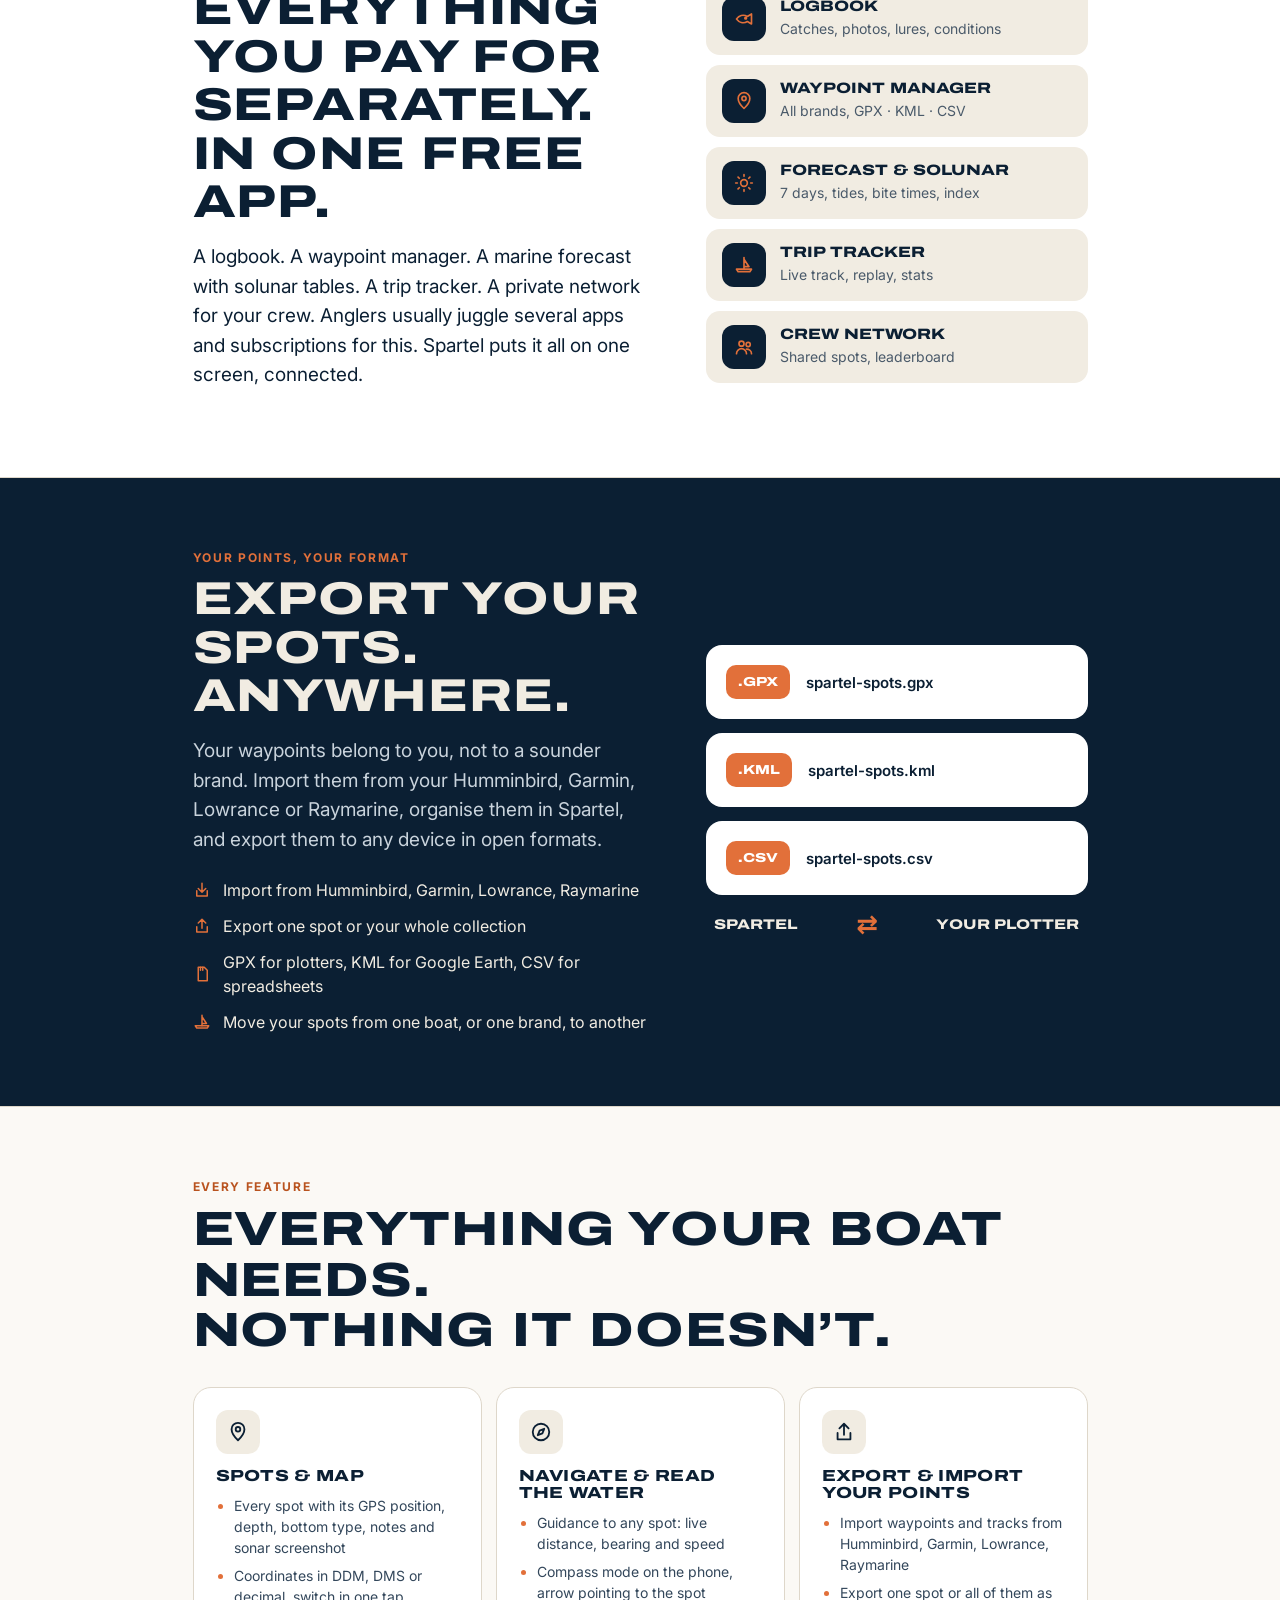
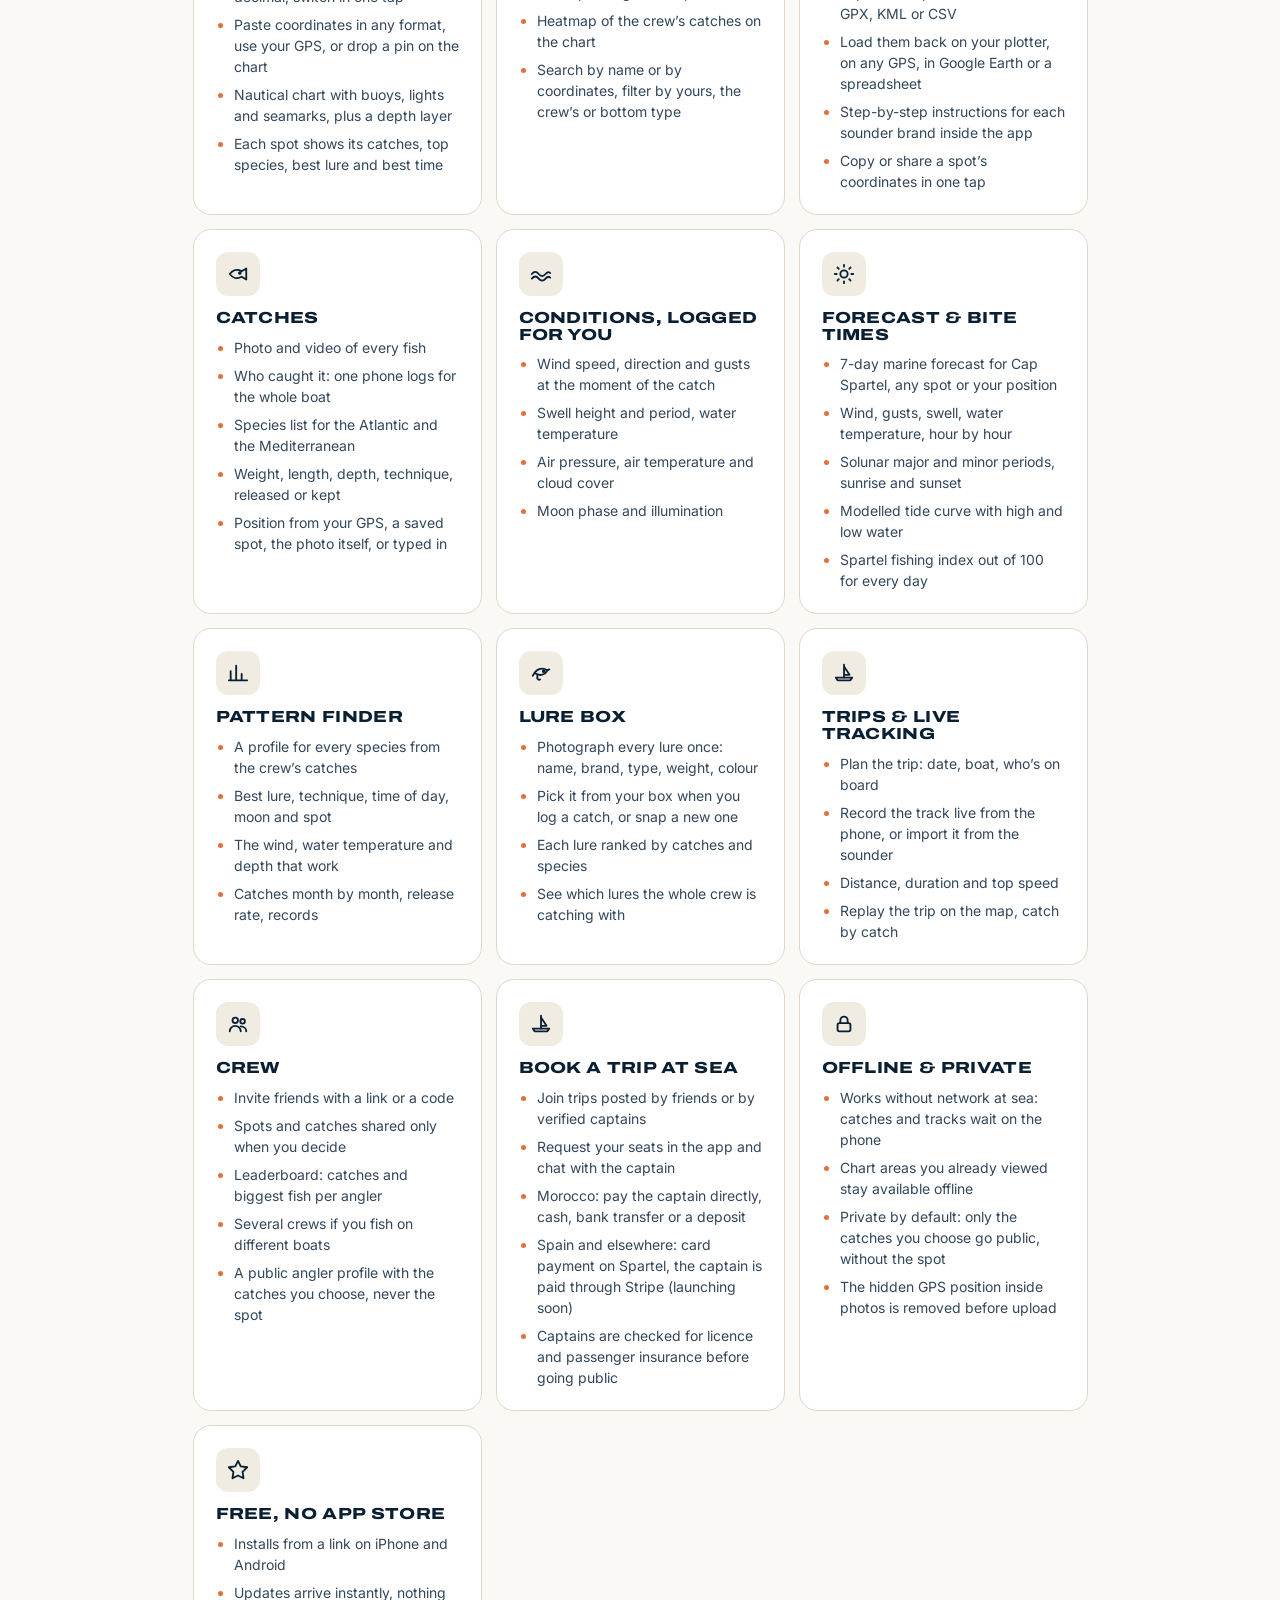
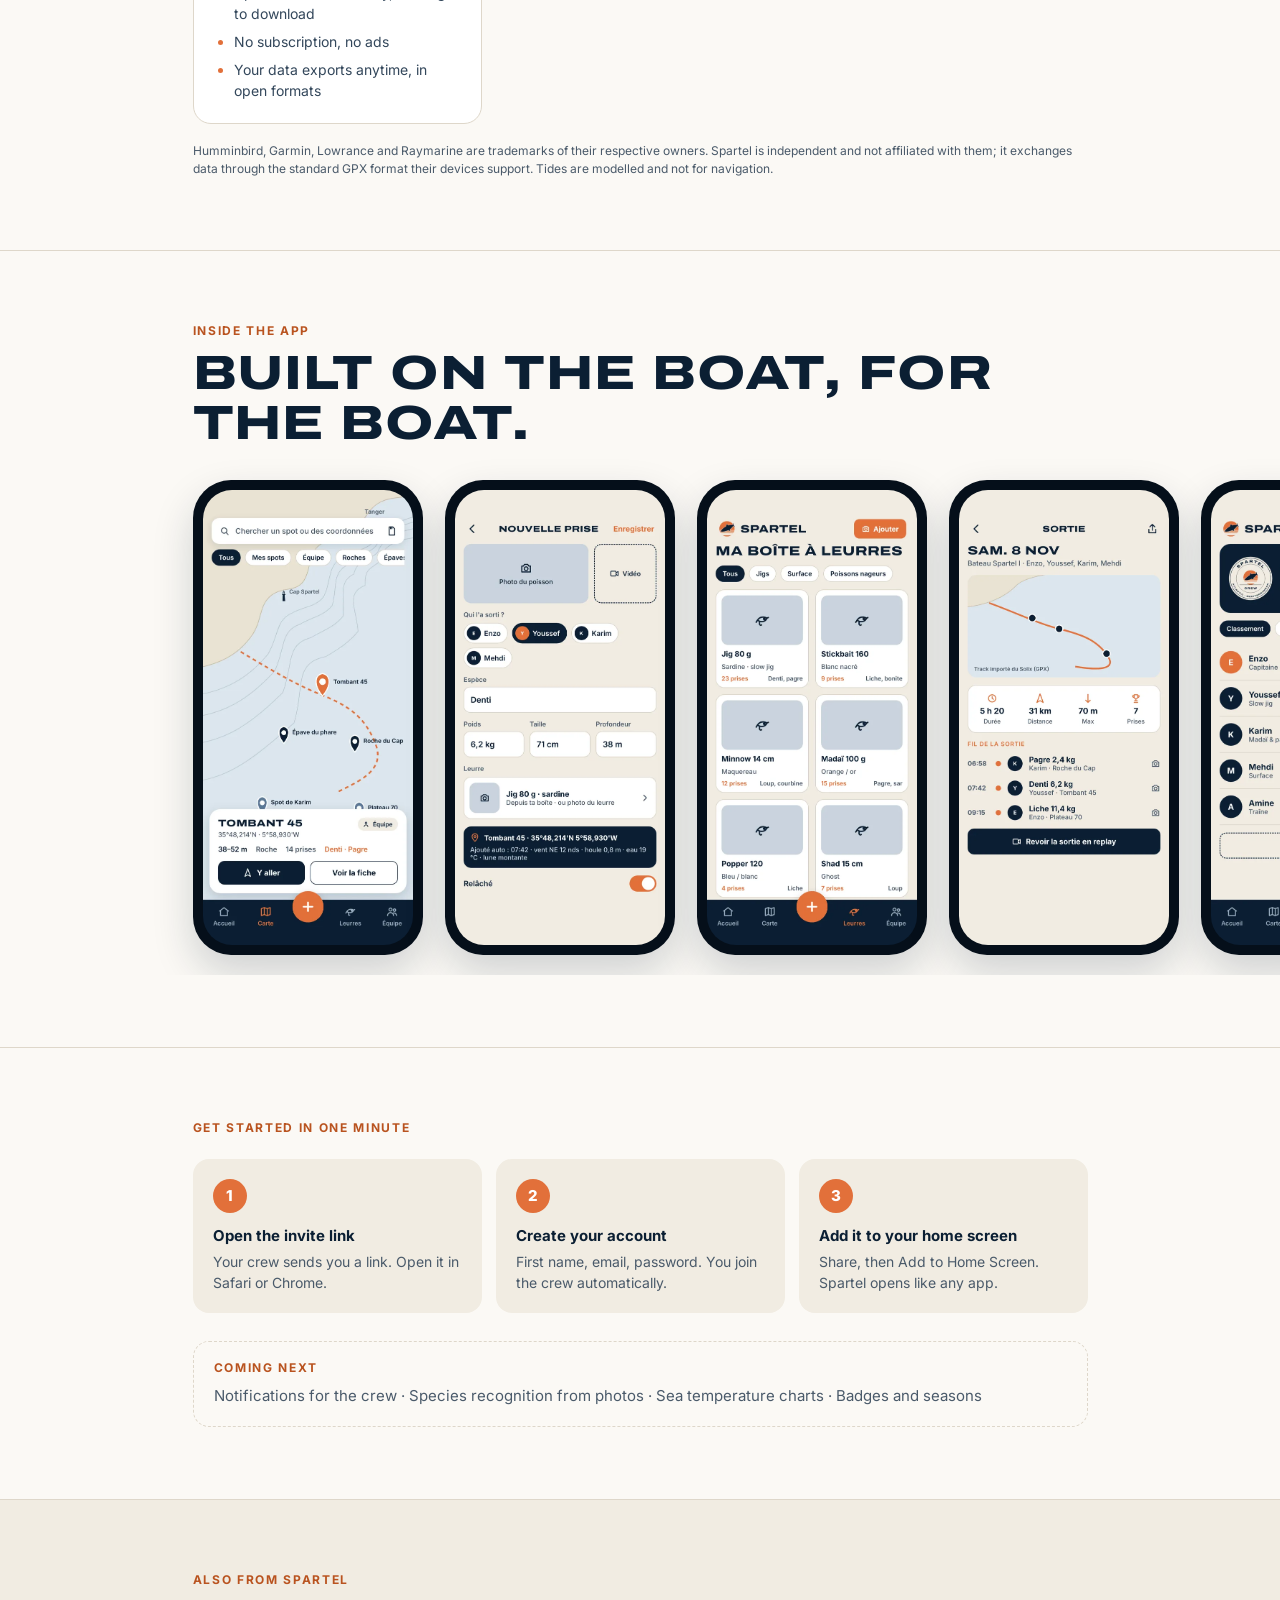
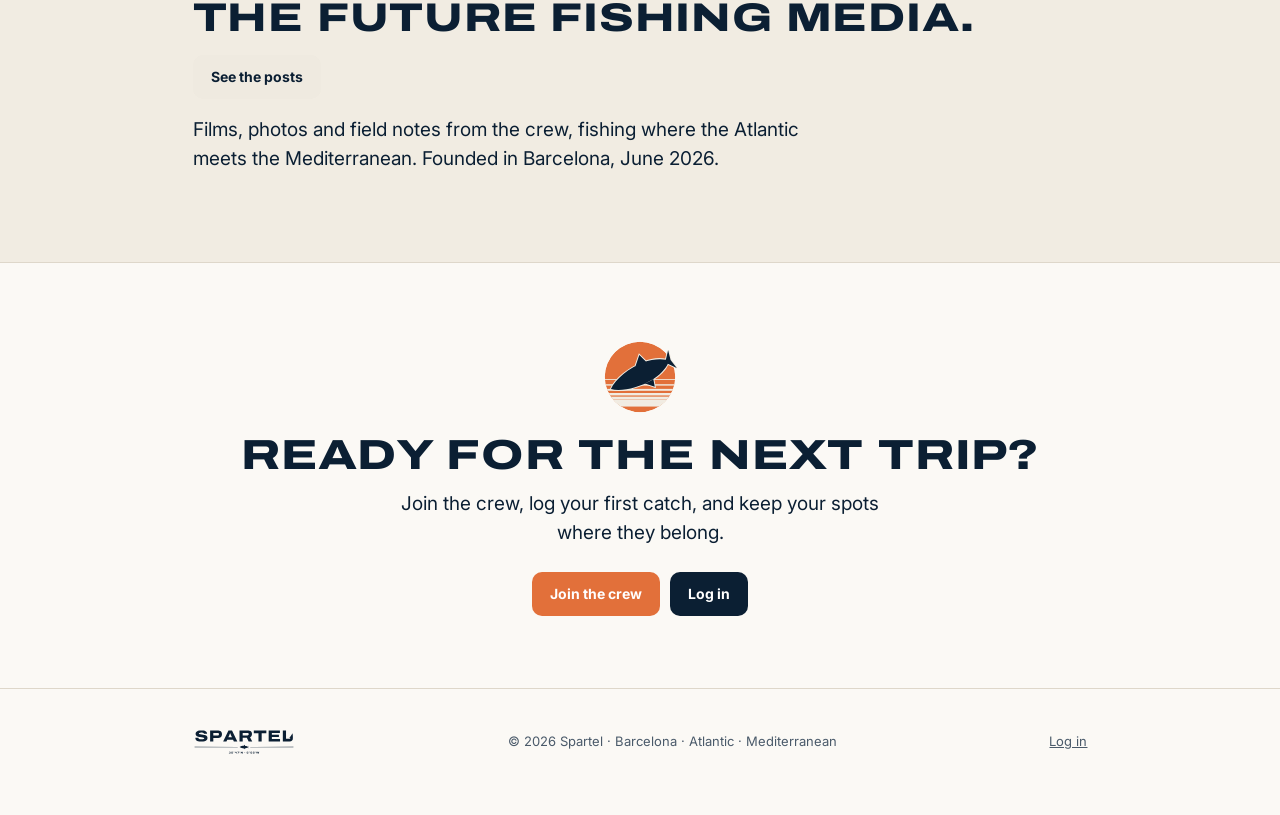
==== commit 65beab82: "Sorties à réserver : annonces, réservation, chat capitaine, paiement direct au Maroc (espèces, virem" ====
--- a/index.html
+++ b/index.html
@@ -285,7 +285,7 @@
 <section class="block" id="features"><div class="wrap">
  <p class="kicker">Every feature</p>
  <h2 class="h" style="font-size:clamp(28px,5vw,48px)">Everything your boat needs.<br>Nothing it doesn’t.</h2>
- <div class="fgrid"><article class="fcard"><div class="fic"><svg width="22" height="22" viewBox="0 0 24 24" fill="none" stroke="currentColor" stroke-width="2" stroke-linecap="round" stroke-linejoin="round" aria-hidden="true"><path d="M12 21s-7-6.5-7-12a7 7 0 0 1 14 0c0 5.5-7 12-7 12z"/><circle cx="12" cy="9" r="2.5"/></svg></div><h3 class="h">Spots & map</h3><ul><li>Every spot with its GPS position, depth, bottom type, notes and sonar screenshot</li><li>Coordinates in DDM, DMS or decimal, switch in one tap</li><li>Paste coordinates in any format, use your GPS, or drop a pin on the chart</li><li>Nautical chart with buoys, lights and seamarks, plus a depth layer</li><li>Each spot shows its catches, top species, best lure and best time</li></ul></article><article class="fcard"><div class="fic"><svg width="22" height="22" viewBox="0 0 24 24" fill="none" stroke="currentColor" stroke-width="2" stroke-linecap="round" stroke-linejoin="round" aria-hidden="true"><circle cx="12" cy="12" r="9"/><path d="M15.5 8.5l-2 5-5 2 2-5z"/></svg></div><h3 class="h">Navigate & read the water</h3><ul><li>Guidance to any spot: live distance, bearing and speed</li><li>Compass mode on the phone, arrow pointing to the spot</li><li>Heatmap of the crew’s catches on the chart</li><li>Search by name or by coordinates, filter by yours, the crew’s or bottom type</li></ul></article><article class="fcard"><div class="fic"><svg width="22" height="22" viewBox="0 0 24 24" fill="none" stroke="currentColor" stroke-width="2" stroke-linecap="round" stroke-linejoin="round" aria-hidden="true"><path d="M12 15V3M7 8l5-5 5 5"/><path d="M5 13v7h14v-7"/></svg></div><h3 class="h">Export & import your points</h3><ul><li>Import waypoints and tracks from Humminbird, Garmin, Lowrance, Raymarine</li><li>Export one spot or all of them as GPX, KML or CSV</li><li>Load them back on your plotter, on any GPS, in Google Earth or a spreadsheet</li><li>Step-by-step instructions for each sounder brand inside the app</li><li>Copy or share a spot’s coordinates in one tap</li></ul></article><article class="fcard"><div class="fic"><svg width="22" height="22" viewBox="0 0 24 24" fill="none" stroke="currentColor" stroke-width="2" stroke-linecap="round" stroke-linejoin="round" aria-hidden="true"><path d="M3 12c3-4 8-6 13-3l5-3v12l-5-3c-5 3-10 1-13-3z"/><circle cx="14" cy="11" r="1"/></svg></div><h3 class="h">Catches</h3><ul><li>Photo and video of every fish</li><li>Who caught it: one phone logs for the whole boat</li><li>Species list for the Atlantic and the Mediterranean</li><li>Weight, length, depth, technique, released or kept</li><li>Position from your GPS, a saved spot, the photo itself, or typed in</li></ul></article><article class="fcard"><div class="fic"><svg width="22" height="22" viewBox="0 0 24 24" fill="none" stroke="currentColor" stroke-width="2" stroke-linecap="round" stroke-linejoin="round" aria-hidden="true"><path d="M2 12c2.5-3 5-3 7.5 0s5 3 7.5 0 4-2 5-1M2 17c2.5-3 5-3 7.5 0s5 3 7.5 0 4-2 5-1"/></svg></div><h3 class="h">Conditions, logged for you</h3><ul><li>Wind speed, direction and gusts at the moment of the catch</li><li>Swell height and period, water temperature</li><li>Air pressure, air temperature and cloud cover</li><li>Moon phase and illumination</li></ul></article><article class="fcard"><div class="fic"><svg width="22" height="22" viewBox="0 0 24 24" fill="none" stroke="currentColor" stroke-width="2" stroke-linecap="round" stroke-linejoin="round" aria-hidden="true"><circle cx="12" cy="12" r="4"/><path d="M12 2v2M12 20v2M4.9 4.9l1.4 1.4M17.7 17.7l1.4 1.4M2 12h2M20 12h2M4.9 19.1l1.4-1.4M17.7 6.3l1.4-1.4"/></svg></div><h3 class="h">Forecast & bite times</h3><ul><li>7-day marine forecast for Cap Spartel, any spot or your position</li><li>Wind, gusts, swell, water temperature, hour by hour</li><li>Solunar major and minor periods, sunrise and sunset</li><li>Modelled tide curve with high and low water</li><li>Spartel fishing index out of 100 for every day</li></ul></article><article class="fcard"><div class="fic"><svg width="22" height="22" viewBox="0 0 24 24" fill="none" stroke="currentColor" stroke-width="2" stroke-linecap="round" stroke-linejoin="round" aria-hidden="true"><path d="M4 20V10M10 20V4M16 20v-7M22 20H2"/></svg></div><h3 class="h">Pattern finder</h3><ul><li>A profile for every species from the crew’s catches</li><li>Best lure, technique, time of day, moon and spot</li><li>The wind, water temperature and depth that work</li><li>Catches month by month, release rate, records</li></ul></article><article class="fcard"><div class="fic"><svg width="22" height="22" viewBox="0 0 24 24" fill="none" stroke="currentColor" stroke-width="2" stroke-linecap="round" stroke-linejoin="round" aria-hidden="true"><path d="M5 12c3-5 9-6 14-3-2 5-8 7-14 3z"/><circle cx="15" cy="10" r="1"/><path d="M5 12l-2 3M19 9l2-1"/><path d="M8 15v3a2 2 0 0 0 3 1"/></svg></div><h3 class="h">Lure box</h3><ul><li>Photograph every lure once: name, brand, type, weight, colour</li><li>Pick it from your box when you log a catch, or snap a new one</li><li>Each lure ranked by catches and species</li><li>See which lures the whole crew is catching with</li></ul></article><article class="fcard"><div class="fic"><svg width="22" height="22" viewBox="0 0 24 24" fill="none" stroke="currentColor" stroke-width="2" stroke-linecap="round" stroke-linejoin="round" aria-hidden="true"><path d="M3 17l2 3h14l2-3z"/><path d="M12 3v14M12 5l6 9h-6"/></svg></div><h3 class="h">Trips & live tracking</h3><ul><li>Plan the trip: date, boat, who’s on board</li><li>Record the track live from the phone, or import it from the sounder</li><li>Distance, duration and top speed</li><li>Replay the trip on the map, catch by catch</li></ul></article><article class="fcard"><div class="fic"><svg width="22" height="22" viewBox="0 0 24 24" fill="none" stroke="currentColor" stroke-width="2" stroke-linecap="round" stroke-linejoin="round" aria-hidden="true"><circle cx="9" cy="8" r="3"/><circle cx="17" cy="9" r="2.5"/><path d="M3 20c0-3.5 3-6 6-6s6 2.5 6 6M15 14.5c3 0 6 2 6 5.5"/></svg></div><h3 class="h">Crew</h3><ul><li>Invite friends with a link or a code</li><li>Spots and catches shared only when you decide</li><li>Leaderboard: catches and biggest fish per angler</li><li>Several crews if you fish on different boats</li></ul></article><article class="fcard"><div class="fic"><svg width="22" height="22" viewBox="0 0 24 24" fill="none" stroke="currentColor" stroke-width="2" stroke-linecap="round" stroke-linejoin="round" aria-hidden="true"><rect x="5" y="11" width="14" height="9" rx="2"/><path d="M8 11V8a4 4 0 0 1 8 0v3"/></svg></div><h3 class="h">Offline & private</h3><ul><li>Works without network at sea: catches and tracks wait on the phone</li><li>Chart areas you already viewed stay available offline</li><li>Private by default: nothing is ever public</li><li>The hidden GPS position inside photos is removed before upload</li></ul></article><article class="fcard"><div class="fic"><svg width="22" height="22" viewBox="0 0 24 24" fill="none" stroke="currentColor" stroke-width="2" stroke-linecap="round" stroke-linejoin="round" aria-hidden="true"><path d="M12 2l3 6 7 1-5 5 1 7-6-3-6 3 1-7-5-5 7-1z"/></svg></div><h3 class="h">Free, no App Store</h3><ul><li>Installs from a link on iPhone and Android</li><li>Updates arrive instantly, nothing to download</li><li>No subscription, no ads</li><li>Your data exports anytime, in open formats</li></ul></article></div>
+ <div class="fgrid"><article class="fcard"><div class="fic"><svg width="22" height="22" viewBox="0 0 24 24" fill="none" stroke="currentColor" stroke-width="2" stroke-linecap="round" stroke-linejoin="round" aria-hidden="true"><path d="M12 21s-7-6.5-7-12a7 7 0 0 1 14 0c0 5.5-7 12-7 12z"/><circle cx="12" cy="9" r="2.5"/></svg></div><h3 class="h">Spots & map</h3><ul><li>Every spot with its GPS position, depth, bottom type, notes and sonar screenshot</li><li>Coordinates in DDM, DMS or decimal, switch in one tap</li><li>Paste coordinates in any format, use your GPS, or drop a pin on the chart</li><li>Nautical chart with buoys, lights and seamarks, plus a depth layer</li><li>Each spot shows its catches, top species, best lure and best time</li></ul></article><article class="fcard"><div class="fic"><svg width="22" height="22" viewBox="0 0 24 24" fill="none" stroke="currentColor" stroke-width="2" stroke-linecap="round" stroke-linejoin="round" aria-hidden="true"><circle cx="12" cy="12" r="9"/><path d="M15.5 8.5l-2 5-5 2 2-5z"/></svg></div><h3 class="h">Navigate & read the water</h3><ul><li>Guidance to any spot: live distance, bearing and speed</li><li>Compass mode on the phone, arrow pointing to the spot</li><li>Heatmap of the crew’s catches on the chart</li><li>Search by name or by coordinates, filter by yours, the crew’s or bottom type</li></ul></article><article class="fcard"><div class="fic"><svg width="22" height="22" viewBox="0 0 24 24" fill="none" stroke="currentColor" stroke-width="2" stroke-linecap="round" stroke-linejoin="round" aria-hidden="true"><path d="M12 15V3M7 8l5-5 5 5"/><path d="M5 13v7h14v-7"/></svg></div><h3 class="h">Export & import your points</h3><ul><li>Import waypoints and tracks from Humminbird, Garmin, Lowrance, Raymarine</li><li>Export one spot or all of them as GPX, KML or CSV</li><li>Load them back on your plotter, on any GPS, in Google Earth or a spreadsheet</li><li>Step-by-step instructions for each sounder brand inside the app</li><li>Copy or share a spot’s coordinates in one tap</li></ul></article><article class="fcard"><div class="fic"><svg width="22" height="22" viewBox="0 0 24 24" fill="none" stroke="currentColor" stroke-width="2" stroke-linecap="round" stroke-linejoin="round" aria-hidden="true"><path d="M3 12c3-4 8-6 13-3l5-3v12l-5-3c-5 3-10 1-13-3z"/><circle cx="14" cy="11" r="1"/></svg></div><h3 class="h">Catches</h3><ul><li>Photo and video of every fish</li><li>Who caught it: one phone logs for the whole boat</li><li>Species list for the Atlantic and the Mediterranean</li><li>Weight, length, depth, technique, released or kept</li><li>Position from your GPS, a saved spot, the photo itself, or typed in</li></ul></article><article class="fcard"><div class="fic"><svg width="22" height="22" viewBox="0 0 24 24" fill="none" stroke="currentColor" stroke-width="2" stroke-linecap="round" stroke-linejoin="round" aria-hidden="true"><path d="M2 12c2.5-3 5-3 7.5 0s5 3 7.5 0 4-2 5-1M2 17c2.5-3 5-3 7.5 0s5 3 7.5 0 4-2 5-1"/></svg></div><h3 class="h">Conditions, logged for you</h3><ul><li>Wind speed, direction and gusts at the moment of the catch</li><li>Swell height and period, water temperature</li><li>Air pressure, air temperature and cloud cover</li><li>Moon phase and illumination</li></ul></article><article class="fcard"><div class="fic"><svg width="22" height="22" viewBox="0 0 24 24" fill="none" stroke="currentColor" stroke-width="2" stroke-linecap="round" stroke-linejoin="round" aria-hidden="true"><circle cx="12" cy="12" r="4"/><path d="M12 2v2M12 20v2M4.9 4.9l1.4 1.4M17.7 17.7l1.4 1.4M2 12h2M20 12h2M4.9 19.1l1.4-1.4M17.7 6.3l1.4-1.4"/></svg></div><h3 class="h">Forecast & bite times</h3><ul><li>7-day marine forecast for Cap Spartel, any spot or your position</li><li>Wind, gusts, swell, water temperature, hour by hour</li><li>Solunar major and minor periods, sunrise and sunset</li><li>Modelled tide curve with high and low water</li><li>Spartel fishing index out of 100 for every day</li></ul></article><article class="fcard"><div class="fic"><svg width="22" height="22" viewBox="0 0 24 24" fill="none" stroke="currentColor" stroke-width="2" stroke-linecap="round" stroke-linejoin="round" aria-hidden="true"><path d="M4 20V10M10 20V4M16 20v-7M22 20H2"/></svg></div><h3 class="h">Pattern finder</h3><ul><li>A profile for every species from the crew’s catches</li><li>Best lure, technique, time of day, moon and spot</li><li>The wind, water temperature and depth that work</li><li>Catches month by month, release rate, records</li></ul></article><article class="fcard"><div class="fic"><svg width="22" height="22" viewBox="0 0 24 24" fill="none" stroke="currentColor" stroke-width="2" stroke-linecap="round" stroke-linejoin="round" aria-hidden="true"><path d="M5 12c3-5 9-6 14-3-2 5-8 7-14 3z"/><circle cx="15" cy="10" r="1"/><path d="M5 12l-2 3M19 9l2-1"/><path d="M8 15v3a2 2 0 0 0 3 1"/></svg></div><h3 class="h">Lure box</h3><ul><li>Photograph every lure once: name, brand, type, weight, colour</li><li>Pick it from your box when you log a catch, or snap a new one</li><li>Each lure ranked by catches and species</li><li>See which lures the whole crew is catching with</li></ul></article><article class="fcard"><div class="fic"><svg width="22" height="22" viewBox="0 0 24 24" fill="none" stroke="currentColor" stroke-width="2" stroke-linecap="round" stroke-linejoin="round" aria-hidden="true"><path d="M3 17l2 3h14l2-3z"/><path d="M12 3v14M12 5l6 9h-6"/></svg></div><h3 class="h">Trips & live tracking</h3><ul><li>Plan the trip: date, boat, who’s on board</li><li>Record the track live from the phone, or import it from the sounder</li><li>Distance, duration and top speed</li><li>Replay the trip on the map, catch by catch</li></ul></article><article class="fcard"><div class="fic"><svg width="22" height="22" viewBox="0 0 24 24" fill="none" stroke="currentColor" stroke-width="2" stroke-linecap="round" stroke-linejoin="round" aria-hidden="true"><circle cx="9" cy="8" r="3"/><circle cx="17" cy="9" r="2.5"/><path d="M3 20c0-3.5 3-6 6-6s6 2.5 6 6M15 14.5c3 0 6 2 6 5.5"/></svg></div><h3 class="h">Crew</h3><ul><li>Invite friends with a link or a code</li><li>Spots and catches shared only when you decide</li><li>Leaderboard: catches and biggest fish per angler</li><li>Several crews if you fish on different boats</li><li>A public angler profile with the catches you choose, never the spot</li></ul></article><article class="fcard"><div class="fic"><svg width="22" height="22" viewBox="0 0 24 24" fill="none" stroke="currentColor" stroke-width="2" stroke-linecap="round" stroke-linejoin="round" aria-hidden="true"><path d="M3 17l2 3h14l2-3z"/><path d="M12 3v14M12 5l6 9h-6"/></svg></div><h3 class="h">Book a trip at sea</h3><ul><li>Join trips posted by friends or by verified captains</li><li>Request your seats in the app and chat with the captain</li><li>Morocco: pay the captain directly, cash, bank transfer or a deposit</li><li>Spain and elsewhere: card payment on Spartel, the captain is paid through Stripe (launching soon)</li><li>Captains are checked for licence and passenger insurance before going public</li></ul></article><article class="fcard"><div class="fic"><svg width="22" height="22" viewBox="0 0 24 24" fill="none" stroke="currentColor" stroke-width="2" stroke-linecap="round" stroke-linejoin="round" aria-hidden="true"><rect x="5" y="11" width="14" height="9" rx="2"/><path d="M8 11V8a4 4 0 0 1 8 0v3"/></svg></div><h3 class="h">Offline & private</h3><ul><li>Works without network at sea: catches and tracks wait on the phone</li><li>Chart areas you already viewed stay available offline</li><li>Private by default: only the catches you choose go public, without the spot</li><li>The hidden GPS position inside photos is removed before upload</li></ul></article><article class="fcard"><div class="fic"><svg width="22" height="22" viewBox="0 0 24 24" fill="none" stroke="currentColor" stroke-width="2" stroke-linecap="round" stroke-linejoin="round" aria-hidden="true"><path d="M12 2l3 6 7 1-5 5 1 7-6-3-6 3 1-7-5-5 7-1z"/></svg></div><h3 class="h">Free, no App Store</h3><ul><li>Installs from a link on iPhone and Android</li><li>Updates arrive instantly, nothing to download</li><li>No subscription, no ads</li><li>Your data exports anytime, in open formats</li></ul></article></div>
  <p class="fineprint">Humminbird, Garmin, Lowrance and Raymarine are trademarks of their respective owners. Spartel is independent and not affiliated with them; it exchanges data through the standard GPX format their devices support. Tides are modelled and not for navigation.</p>
 </div></section>
 
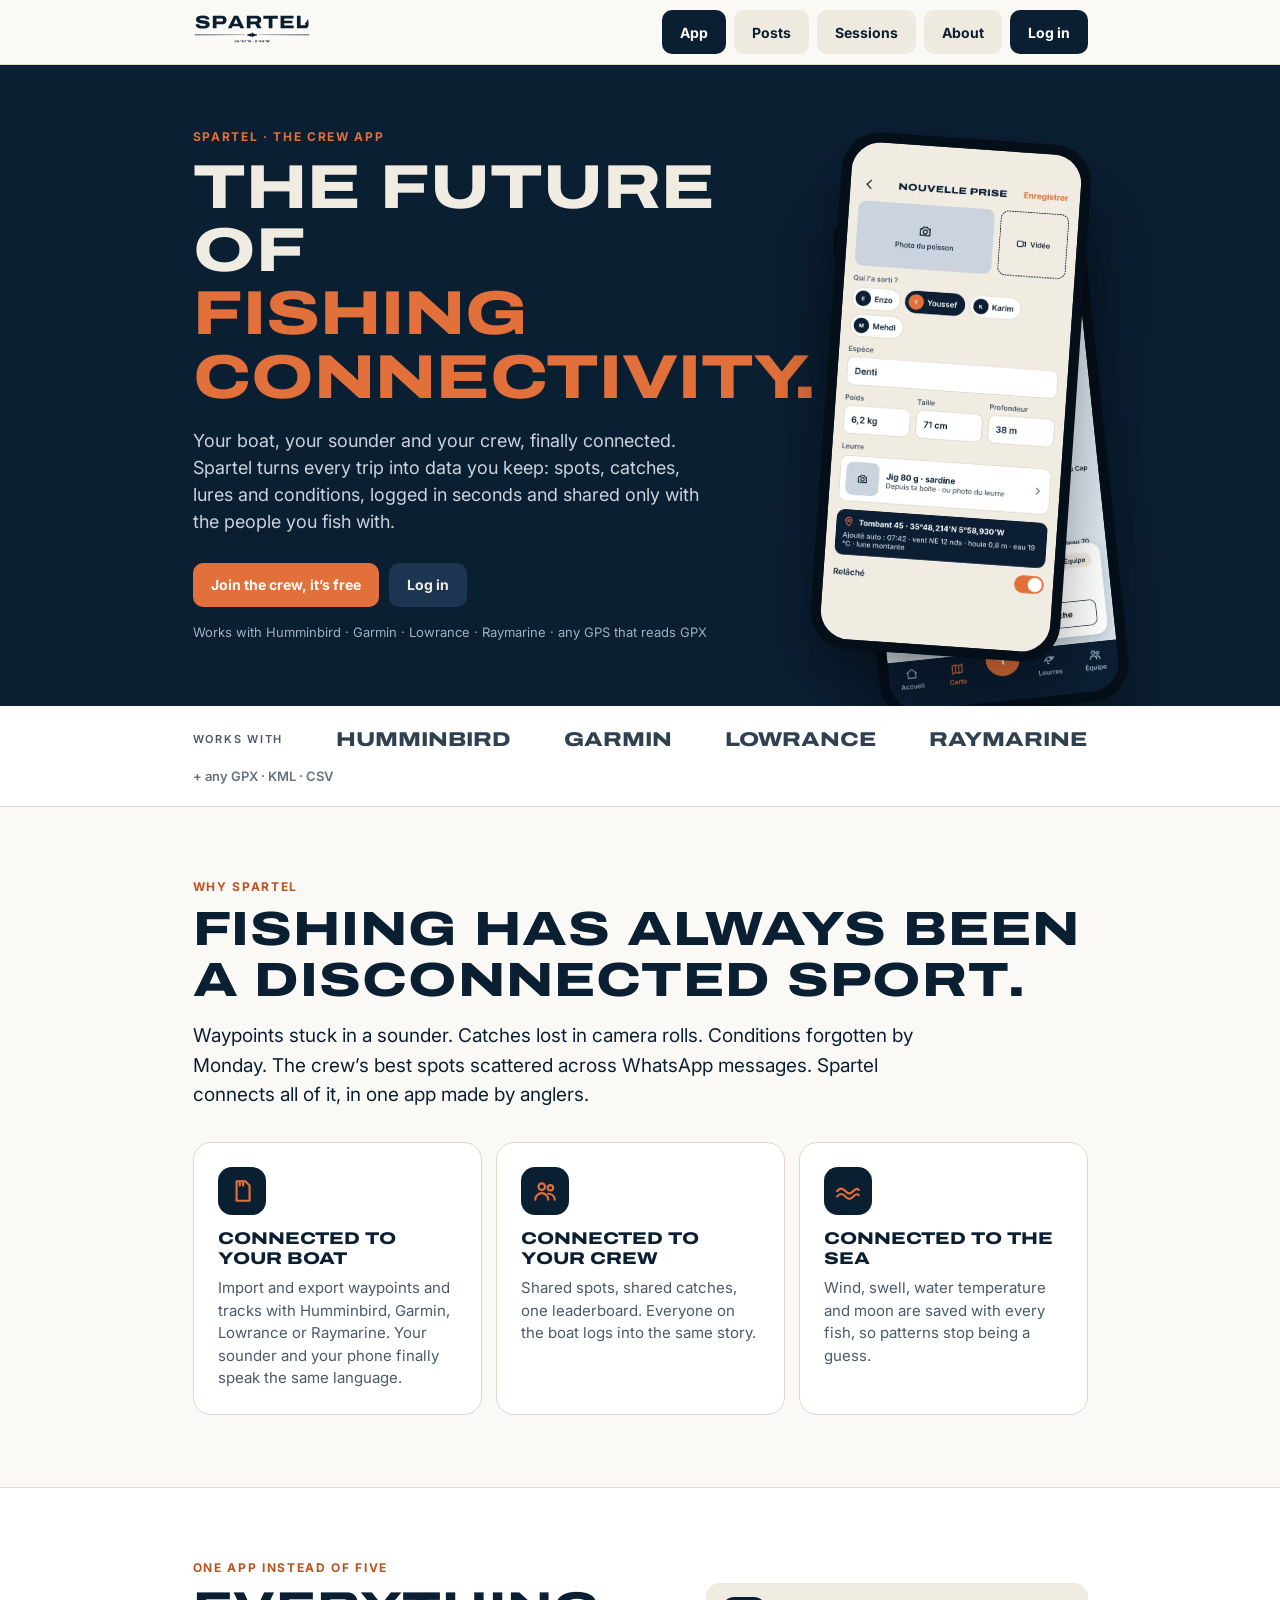
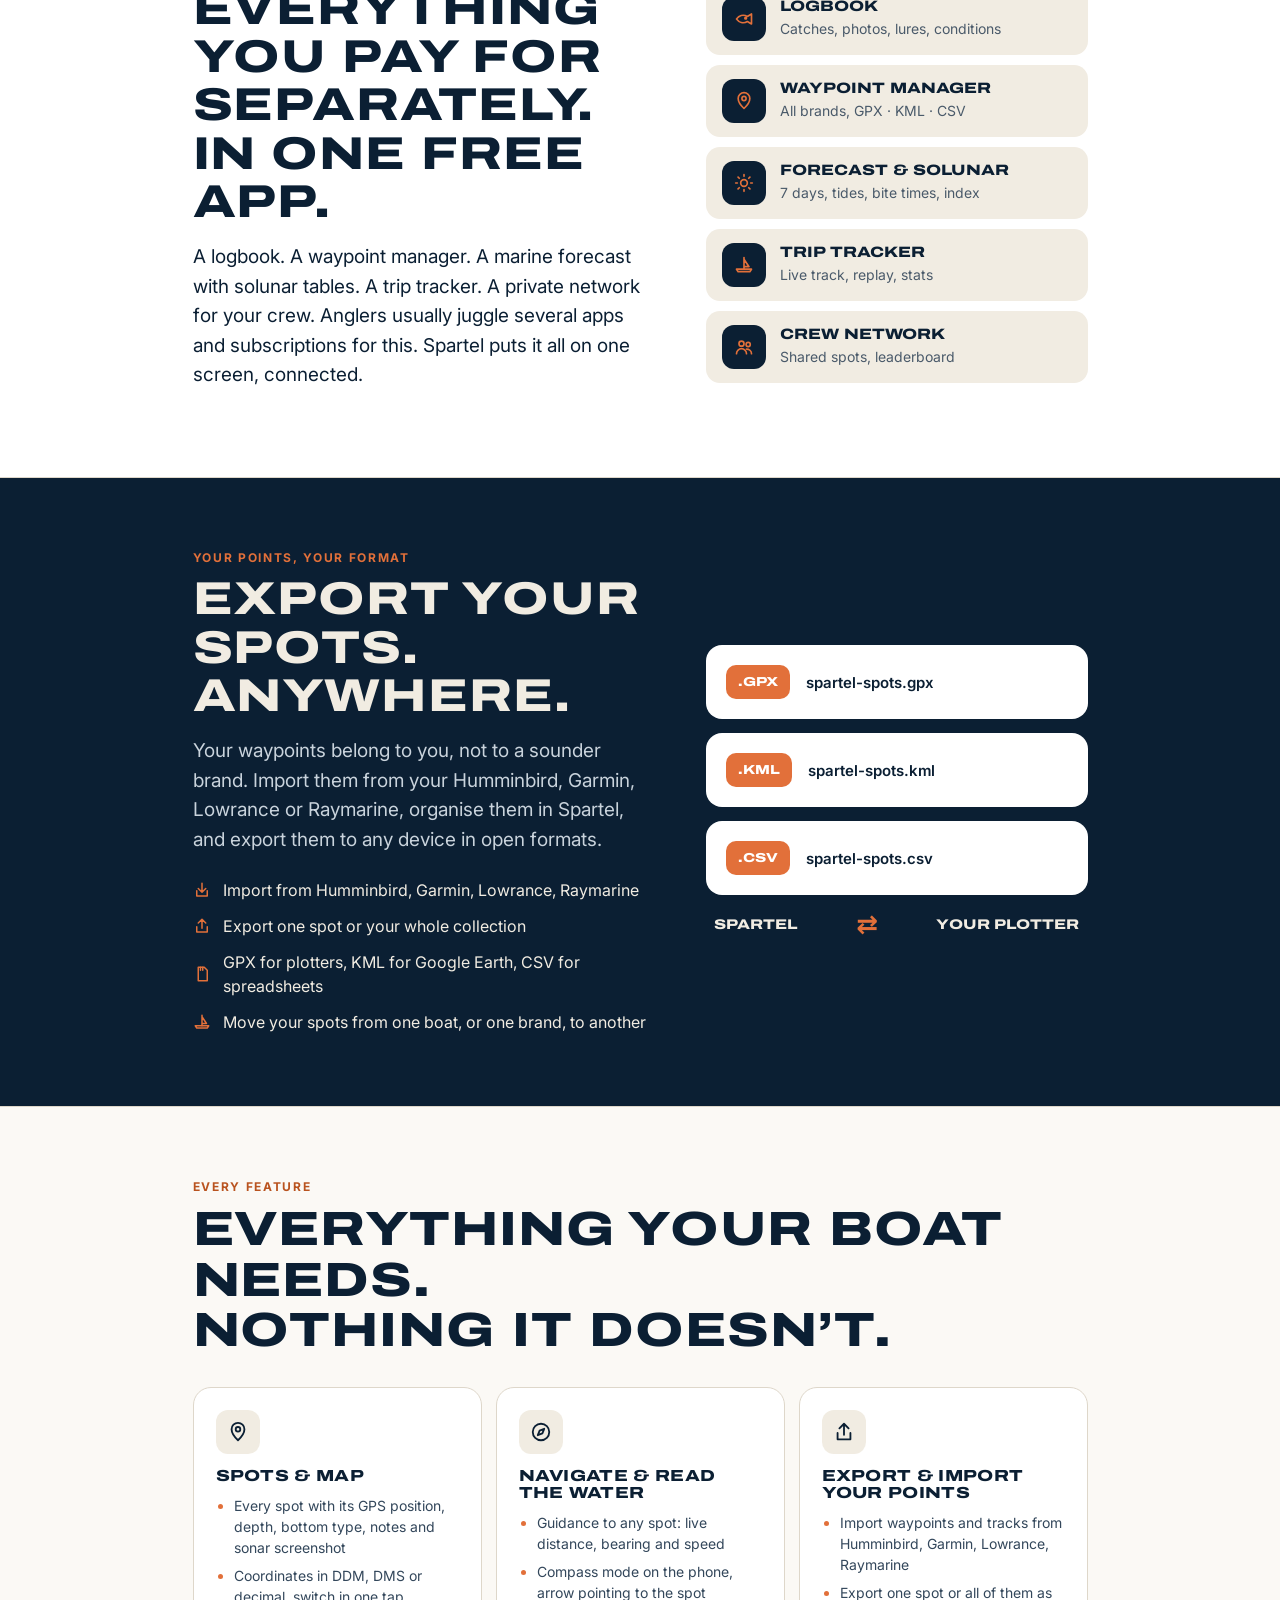
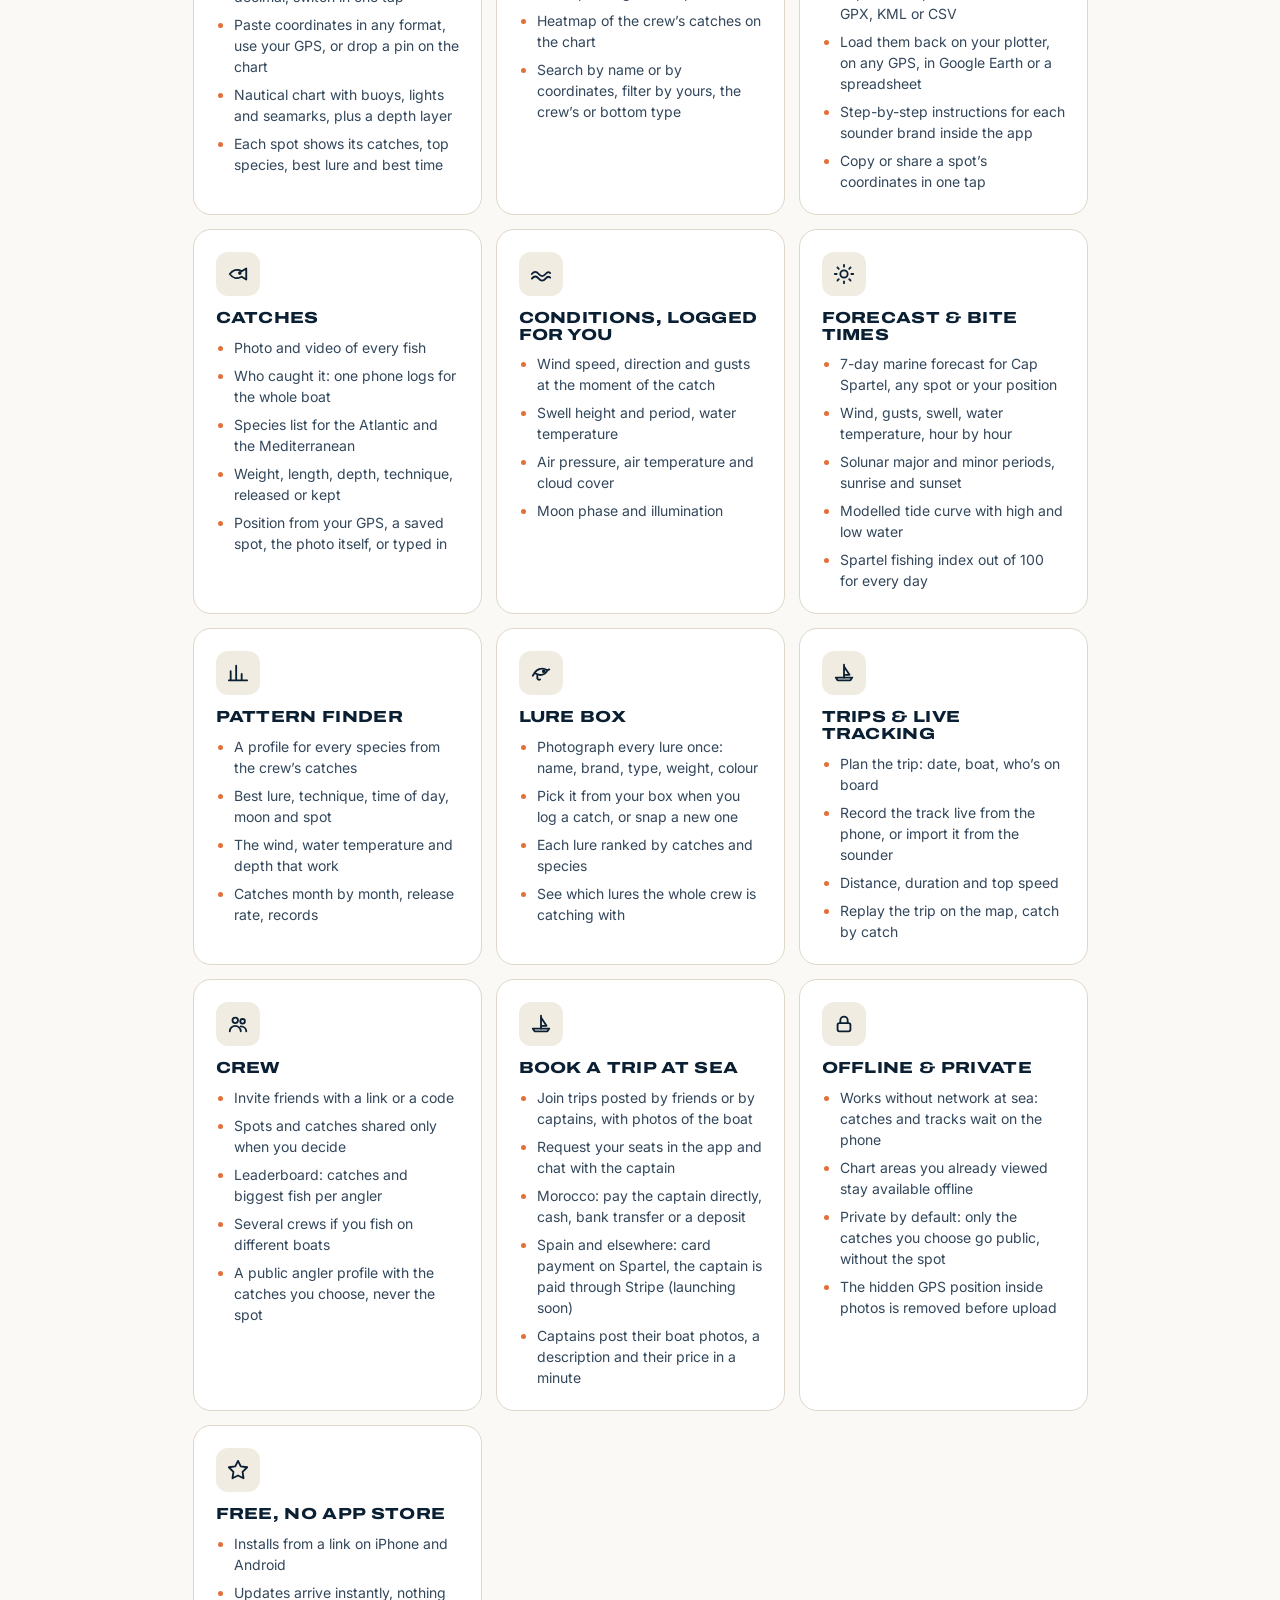
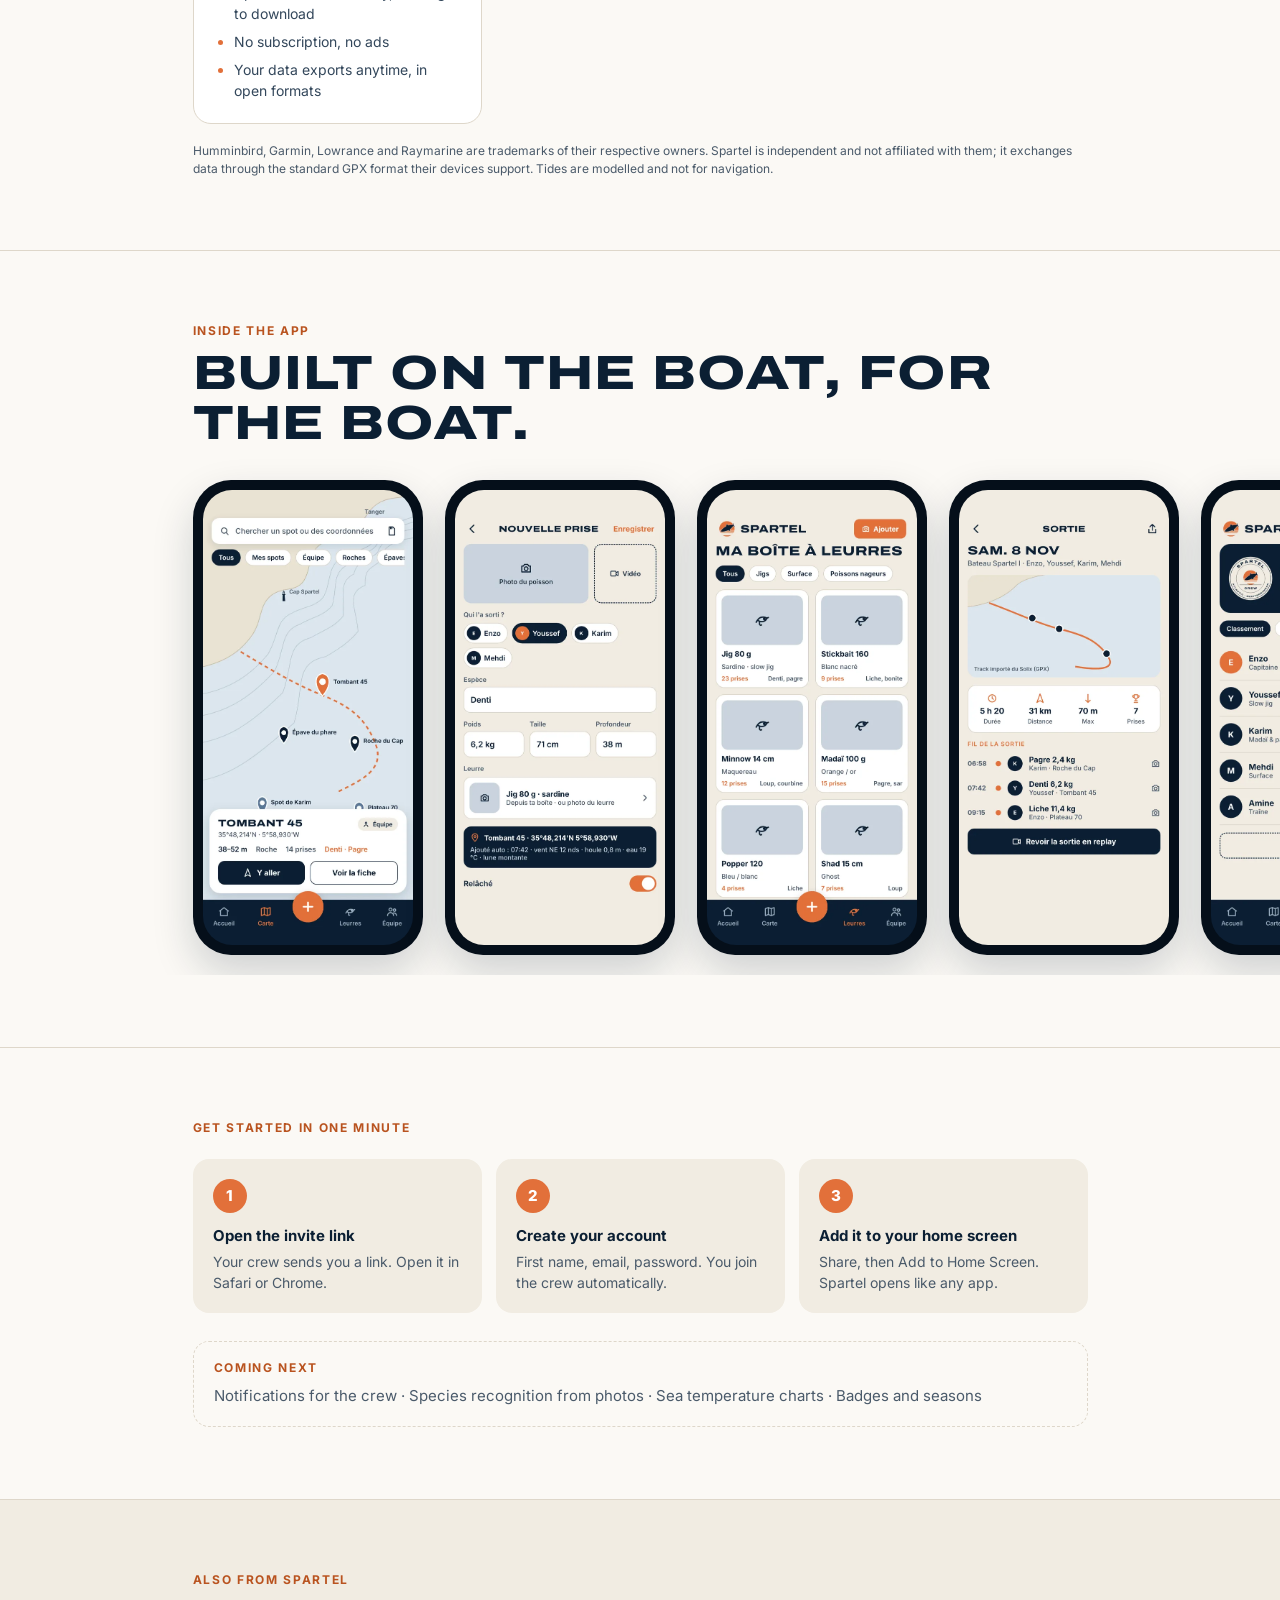
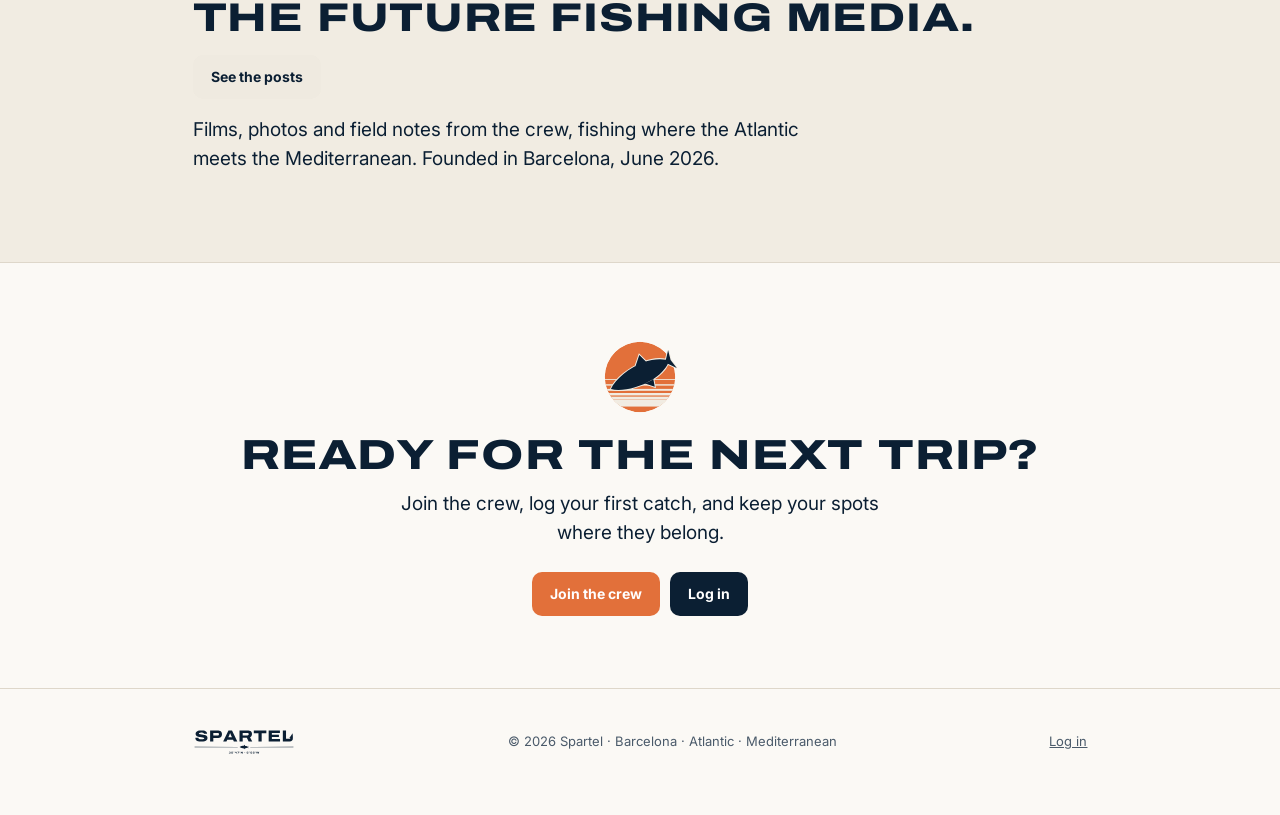
==== commit dc87ab7e: "Sorties : plus de vérification licence/assurance, galerie de photos du bateau (jusqu'à 8) et descrip" ====
--- a/index.html
+++ b/index.html
@@ -285,7 +285,7 @@
 <section class="block" id="features"><div class="wrap">
  <p class="kicker">Every feature</p>
  <h2 class="h" style="font-size:clamp(28px,5vw,48px)">Everything your boat needs.<br>Nothing it doesn’t.</h2>
- <div class="fgrid"><article class="fcard"><div class="fic"><svg width="22" height="22" viewBox="0 0 24 24" fill="none" stroke="currentColor" stroke-width="2" stroke-linecap="round" stroke-linejoin="round" aria-hidden="true"><path d="M12 21s-7-6.5-7-12a7 7 0 0 1 14 0c0 5.5-7 12-7 12z"/><circle cx="12" cy="9" r="2.5"/></svg></div><h3 class="h">Spots & map</h3><ul><li>Every spot with its GPS position, depth, bottom type, notes and sonar screenshot</li><li>Coordinates in DDM, DMS or decimal, switch in one tap</li><li>Paste coordinates in any format, use your GPS, or drop a pin on the chart</li><li>Nautical chart with buoys, lights and seamarks, plus a depth layer</li><li>Each spot shows its catches, top species, best lure and best time</li></ul></article><article class="fcard"><div class="fic"><svg width="22" height="22" viewBox="0 0 24 24" fill="none" stroke="currentColor" stroke-width="2" stroke-linecap="round" stroke-linejoin="round" aria-hidden="true"><circle cx="12" cy="12" r="9"/><path d="M15.5 8.5l-2 5-5 2 2-5z"/></svg></div><h3 class="h">Navigate & read the water</h3><ul><li>Guidance to any spot: live distance, bearing and speed</li><li>Compass mode on the phone, arrow pointing to the spot</li><li>Heatmap of the crew’s catches on the chart</li><li>Search by name or by coordinates, filter by yours, the crew’s or bottom type</li></ul></article><article class="fcard"><div class="fic"><svg width="22" height="22" viewBox="0 0 24 24" fill="none" stroke="currentColor" stroke-width="2" stroke-linecap="round" stroke-linejoin="round" aria-hidden="true"><path d="M12 15V3M7 8l5-5 5 5"/><path d="M5 13v7h14v-7"/></svg></div><h3 class="h">Export & import your points</h3><ul><li>Import waypoints and tracks from Humminbird, Garmin, Lowrance, Raymarine</li><li>Export one spot or all of them as GPX, KML or CSV</li><li>Load them back on your plotter, on any GPS, in Google Earth or a spreadsheet</li><li>Step-by-step instructions for each sounder brand inside the app</li><li>Copy or share a spot’s coordinates in one tap</li></ul></article><article class="fcard"><div class="fic"><svg width="22" height="22" viewBox="0 0 24 24" fill="none" stroke="currentColor" stroke-width="2" stroke-linecap="round" stroke-linejoin="round" aria-hidden="true"><path d="M3 12c3-4 8-6 13-3l5-3v12l-5-3c-5 3-10 1-13-3z"/><circle cx="14" cy="11" r="1"/></svg></div><h3 class="h">Catches</h3><ul><li>Photo and video of every fish</li><li>Who caught it: one phone logs for the whole boat</li><li>Species list for the Atlantic and the Mediterranean</li><li>Weight, length, depth, technique, released or kept</li><li>Position from your GPS, a saved spot, the photo itself, or typed in</li></ul></article><article class="fcard"><div class="fic"><svg width="22" height="22" viewBox="0 0 24 24" fill="none" stroke="currentColor" stroke-width="2" stroke-linecap="round" stroke-linejoin="round" aria-hidden="true"><path d="M2 12c2.5-3 5-3 7.5 0s5 3 7.5 0 4-2 5-1M2 17c2.5-3 5-3 7.5 0s5 3 7.5 0 4-2 5-1"/></svg></div><h3 class="h">Conditions, logged for you</h3><ul><li>Wind speed, direction and gusts at the moment of the catch</li><li>Swell height and period, water temperature</li><li>Air pressure, air temperature and cloud cover</li><li>Moon phase and illumination</li></ul></article><article class="fcard"><div class="fic"><svg width="22" height="22" viewBox="0 0 24 24" fill="none" stroke="currentColor" stroke-width="2" stroke-linecap="round" stroke-linejoin="round" aria-hidden="true"><circle cx="12" cy="12" r="4"/><path d="M12 2v2M12 20v2M4.9 4.9l1.4 1.4M17.7 17.7l1.4 1.4M2 12h2M20 12h2M4.9 19.1l1.4-1.4M17.7 6.3l1.4-1.4"/></svg></div><h3 class="h">Forecast & bite times</h3><ul><li>7-day marine forecast for Cap Spartel, any spot or your position</li><li>Wind, gusts, swell, water temperature, hour by hour</li><li>Solunar major and minor periods, sunrise and sunset</li><li>Modelled tide curve with high and low water</li><li>Spartel fishing index out of 100 for every day</li></ul></article><article class="fcard"><div class="fic"><svg width="22" height="22" viewBox="0 0 24 24" fill="none" stroke="currentColor" stroke-width="2" stroke-linecap="round" stroke-linejoin="round" aria-hidden="true"><path d="M4 20V10M10 20V4M16 20v-7M22 20H2"/></svg></div><h3 class="h">Pattern finder</h3><ul><li>A profile for every species from the crew’s catches</li><li>Best lure, technique, time of day, moon and spot</li><li>The wind, water temperature and depth that work</li><li>Catches month by month, release rate, records</li></ul></article><article class="fcard"><div class="fic"><svg width="22" height="22" viewBox="0 0 24 24" fill="none" stroke="currentColor" stroke-width="2" stroke-linecap="round" stroke-linejoin="round" aria-hidden="true"><path d="M5 12c3-5 9-6 14-3-2 5-8 7-14 3z"/><circle cx="15" cy="10" r="1"/><path d="M5 12l-2 3M19 9l2-1"/><path d="M8 15v3a2 2 0 0 0 3 1"/></svg></div><h3 class="h">Lure box</h3><ul><li>Photograph every lure once: name, brand, type, weight, colour</li><li>Pick it from your box when you log a catch, or snap a new one</li><li>Each lure ranked by catches and species</li><li>See which lures the whole crew is catching with</li></ul></article><article class="fcard"><div class="fic"><svg width="22" height="22" viewBox="0 0 24 24" fill="none" stroke="currentColor" stroke-width="2" stroke-linecap="round" stroke-linejoin="round" aria-hidden="true"><path d="M3 17l2 3h14l2-3z"/><path d="M12 3v14M12 5l6 9h-6"/></svg></div><h3 class="h">Trips & live tracking</h3><ul><li>Plan the trip: date, boat, who’s on board</li><li>Record the track live from the phone, or import it from the sounder</li><li>Distance, duration and top speed</li><li>Replay the trip on the map, catch by catch</li></ul></article><article class="fcard"><div class="fic"><svg width="22" height="22" viewBox="0 0 24 24" fill="none" stroke="currentColor" stroke-width="2" stroke-linecap="round" stroke-linejoin="round" aria-hidden="true"><circle cx="9" cy="8" r="3"/><circle cx="17" cy="9" r="2.5"/><path d="M3 20c0-3.5 3-6 6-6s6 2.5 6 6M15 14.5c3 0 6 2 6 5.5"/></svg></div><h3 class="h">Crew</h3><ul><li>Invite friends with a link or a code</li><li>Spots and catches shared only when you decide</li><li>Leaderboard: catches and biggest fish per angler</li><li>Several crews if you fish on different boats</li><li>A public angler profile with the catches you choose, never the spot</li></ul></article><article class="fcard"><div class="fic"><svg width="22" height="22" viewBox="0 0 24 24" fill="none" stroke="currentColor" stroke-width="2" stroke-linecap="round" stroke-linejoin="round" aria-hidden="true"><path d="M3 17l2 3h14l2-3z"/><path d="M12 3v14M12 5l6 9h-6"/></svg></div><h3 class="h">Book a trip at sea</h3><ul><li>Join trips posted by friends or by verified captains</li><li>Request your seats in the app and chat with the captain</li><li>Morocco: pay the captain directly, cash, bank transfer or a deposit</li><li>Spain and elsewhere: card payment on Spartel, the captain is paid through Stripe (launching soon)</li><li>Captains are checked for licence and passenger insurance before going public</li></ul></article><article class="fcard"><div class="fic"><svg width="22" height="22" viewBox="0 0 24 24" fill="none" stroke="currentColor" stroke-width="2" stroke-linecap="round" stroke-linejoin="round" aria-hidden="true"><rect x="5" y="11" width="14" height="9" rx="2"/><path d="M8 11V8a4 4 0 0 1 8 0v3"/></svg></div><h3 class="h">Offline & private</h3><ul><li>Works without network at sea: catches and tracks wait on the phone</li><li>Chart areas you already viewed stay available offline</li><li>Private by default: only the catches you choose go public, without the spot</li><li>The hidden GPS position inside photos is removed before upload</li></ul></article><article class="fcard"><div class="fic"><svg width="22" height="22" viewBox="0 0 24 24" fill="none" stroke="currentColor" stroke-width="2" stroke-linecap="round" stroke-linejoin="round" aria-hidden="true"><path d="M12 2l3 6 7 1-5 5 1 7-6-3-6 3 1-7-5-5 7-1z"/></svg></div><h3 class="h">Free, no App Store</h3><ul><li>Installs from a link on iPhone and Android</li><li>Updates arrive instantly, nothing to download</li><li>No subscription, no ads</li><li>Your data exports anytime, in open formats</li></ul></article></div>
+ <div class="fgrid"><article class="fcard"><div class="fic"><svg width="22" height="22" viewBox="0 0 24 24" fill="none" stroke="currentColor" stroke-width="2" stroke-linecap="round" stroke-linejoin="round" aria-hidden="true"><path d="M12 21s-7-6.5-7-12a7 7 0 0 1 14 0c0 5.5-7 12-7 12z"/><circle cx="12" cy="9" r="2.5"/></svg></div><h3 class="h">Spots & map</h3><ul><li>Every spot with its GPS position, depth, bottom type, notes and sonar screenshot</li><li>Coordinates in DDM, DMS or decimal, switch in one tap</li><li>Paste coordinates in any format, use your GPS, or drop a pin on the chart</li><li>Nautical chart with buoys, lights and seamarks, plus a depth layer</li><li>Each spot shows its catches, top species, best lure and best time</li></ul></article><article class="fcard"><div class="fic"><svg width="22" height="22" viewBox="0 0 24 24" fill="none" stroke="currentColor" stroke-width="2" stroke-linecap="round" stroke-linejoin="round" aria-hidden="true"><circle cx="12" cy="12" r="9"/><path d="M15.5 8.5l-2 5-5 2 2-5z"/></svg></div><h3 class="h">Navigate & read the water</h3><ul><li>Guidance to any spot: live distance, bearing and speed</li><li>Compass mode on the phone, arrow pointing to the spot</li><li>Heatmap of the crew’s catches on the chart</li><li>Search by name or by coordinates, filter by yours, the crew’s or bottom type</li></ul></article><article class="fcard"><div class="fic"><svg width="22" height="22" viewBox="0 0 24 24" fill="none" stroke="currentColor" stroke-width="2" stroke-linecap="round" stroke-linejoin="round" aria-hidden="true"><path d="M12 15V3M7 8l5-5 5 5"/><path d="M5 13v7h14v-7"/></svg></div><h3 class="h">Export & import your points</h3><ul><li>Import waypoints and tracks from Humminbird, Garmin, Lowrance, Raymarine</li><li>Export one spot or all of them as GPX, KML or CSV</li><li>Load them back on your plotter, on any GPS, in Google Earth or a spreadsheet</li><li>Step-by-step instructions for each sounder brand inside the app</li><li>Copy or share a spot’s coordinates in one tap</li></ul></article><article class="fcard"><div class="fic"><svg width="22" height="22" viewBox="0 0 24 24" fill="none" stroke="currentColor" stroke-width="2" stroke-linecap="round" stroke-linejoin="round" aria-hidden="true"><path d="M3 12c3-4 8-6 13-3l5-3v12l-5-3c-5 3-10 1-13-3z"/><circle cx="14" cy="11" r="1"/></svg></div><h3 class="h">Catches</h3><ul><li>Photo and video of every fish</li><li>Who caught it: one phone logs for the whole boat</li><li>Species list for the Atlantic and the Mediterranean</li><li>Weight, length, depth, technique, released or kept</li><li>Position from your GPS, a saved spot, the photo itself, or typed in</li></ul></article><article class="fcard"><div class="fic"><svg width="22" height="22" viewBox="0 0 24 24" fill="none" stroke="currentColor" stroke-width="2" stroke-linecap="round" stroke-linejoin="round" aria-hidden="true"><path d="M2 12c2.5-3 5-3 7.5 0s5 3 7.5 0 4-2 5-1M2 17c2.5-3 5-3 7.5 0s5 3 7.5 0 4-2 5-1"/></svg></div><h3 class="h">Conditions, logged for you</h3><ul><li>Wind speed, direction and gusts at the moment of the catch</li><li>Swell height and period, water temperature</li><li>Air pressure, air temperature and cloud cover</li><li>Moon phase and illumination</li></ul></article><article class="fcard"><div class="fic"><svg width="22" height="22" viewBox="0 0 24 24" fill="none" stroke="currentColor" stroke-width="2" stroke-linecap="round" stroke-linejoin="round" aria-hidden="true"><circle cx="12" cy="12" r="4"/><path d="M12 2v2M12 20v2M4.9 4.9l1.4 1.4M17.7 17.7l1.4 1.4M2 12h2M20 12h2M4.9 19.1l1.4-1.4M17.7 6.3l1.4-1.4"/></svg></div><h3 class="h">Forecast & bite times</h3><ul><li>7-day marine forecast for Cap Spartel, any spot or your position</li><li>Wind, gusts, swell, water temperature, hour by hour</li><li>Solunar major and minor periods, sunrise and sunset</li><li>Modelled tide curve with high and low water</li><li>Spartel fishing index out of 100 for every day</li></ul></article><article class="fcard"><div class="fic"><svg width="22" height="22" viewBox="0 0 24 24" fill="none" stroke="currentColor" stroke-width="2" stroke-linecap="round" stroke-linejoin="round" aria-hidden="true"><path d="M4 20V10M10 20V4M16 20v-7M22 20H2"/></svg></div><h3 class="h">Pattern finder</h3><ul><li>A profile for every species from the crew’s catches</li><li>Best lure, technique, time of day, moon and spot</li><li>The wind, water temperature and depth that work</li><li>Catches month by month, release rate, records</li></ul></article><article class="fcard"><div class="fic"><svg width="22" height="22" viewBox="0 0 24 24" fill="none" stroke="currentColor" stroke-width="2" stroke-linecap="round" stroke-linejoin="round" aria-hidden="true"><path d="M5 12c3-5 9-6 14-3-2 5-8 7-14 3z"/><circle cx="15" cy="10" r="1"/><path d="M5 12l-2 3M19 9l2-1"/><path d="M8 15v3a2 2 0 0 0 3 1"/></svg></div><h3 class="h">Lure box</h3><ul><li>Photograph every lure once: name, brand, type, weight, colour</li><li>Pick it from your box when you log a catch, or snap a new one</li><li>Each lure ranked by catches and species</li><li>See which lures the whole crew is catching with</li></ul></article><article class="fcard"><div class="fic"><svg width="22" height="22" viewBox="0 0 24 24" fill="none" stroke="currentColor" stroke-width="2" stroke-linecap="round" stroke-linejoin="round" aria-hidden="true"><path d="M3 17l2 3h14l2-3z"/><path d="M12 3v14M12 5l6 9h-6"/></svg></div><h3 class="h">Trips & live tracking</h3><ul><li>Plan the trip: date, boat, who’s on board</li><li>Record the track live from the phone, or import it from the sounder</li><li>Distance, duration and top speed</li><li>Replay the trip on the map, catch by catch</li></ul></article><article class="fcard"><div class="fic"><svg width="22" height="22" viewBox="0 0 24 24" fill="none" stroke="currentColor" stroke-width="2" stroke-linecap="round" stroke-linejoin="round" aria-hidden="true"><circle cx="9" cy="8" r="3"/><circle cx="17" cy="9" r="2.5"/><path d="M3 20c0-3.5 3-6 6-6s6 2.5 6 6M15 14.5c3 0 6 2 6 5.5"/></svg></div><h3 class="h">Crew</h3><ul><li>Invite friends with a link or a code</li><li>Spots and catches shared only when you decide</li><li>Leaderboard: catches and biggest fish per angler</li><li>Several crews if you fish on different boats</li><li>A public angler profile with the catches you choose, never the spot</li></ul></article><article class="fcard"><div class="fic"><svg width="22" height="22" viewBox="0 0 24 24" fill="none" stroke="currentColor" stroke-width="2" stroke-linecap="round" stroke-linejoin="round" aria-hidden="true"><path d="M3 17l2 3h14l2-3z"/><path d="M12 3v14M12 5l6 9h-6"/></svg></div><h3 class="h">Book a trip at sea</h3><ul><li>Join trips posted by friends or by captains, with photos of the boat</li><li>Request your seats in the app and chat with the captain</li><li>Morocco: pay the captain directly, cash, bank transfer or a deposit</li><li>Spain and elsewhere: card payment on Spartel, the captain is paid through Stripe (launching soon)</li><li>Captains post their boat photos, a description and their price in a minute</li></ul></article><article class="fcard"><div class="fic"><svg width="22" height="22" viewBox="0 0 24 24" fill="none" stroke="currentColor" stroke-width="2" stroke-linecap="round" stroke-linejoin="round" aria-hidden="true"><rect x="5" y="11" width="14" height="9" rx="2"/><path d="M8 11V8a4 4 0 0 1 8 0v3"/></svg></div><h3 class="h">Offline & private</h3><ul><li>Works without network at sea: catches and tracks wait on the phone</li><li>Chart areas you already viewed stay available offline</li><li>Private by default: only the catches you choose go public, without the spot</li><li>The hidden GPS position inside photos is removed before upload</li></ul></article><article class="fcard"><div class="fic"><svg width="22" height="22" viewBox="0 0 24 24" fill="none" stroke="currentColor" stroke-width="2" stroke-linecap="round" stroke-linejoin="round" aria-hidden="true"><path d="M12 2l3 6 7 1-5 5 1 7-6-3-6 3 1-7-5-5 7-1z"/></svg></div><h3 class="h">Free, no App Store</h3><ul><li>Installs from a link on iPhone and Android</li><li>Updates arrive instantly, nothing to download</li><li>No subscription, no ads</li><li>Your data exports anytime, in open formats</li></ul></article></div>
  <p class="fineprint">Humminbird, Garmin, Lowrance and Raymarine are trademarks of their respective owners. Spartel is independent and not affiliated with them; it exchanges data through the standard GPX format their devices support. Tides are modelled and not for navigation.</p>
 </div></section>
 
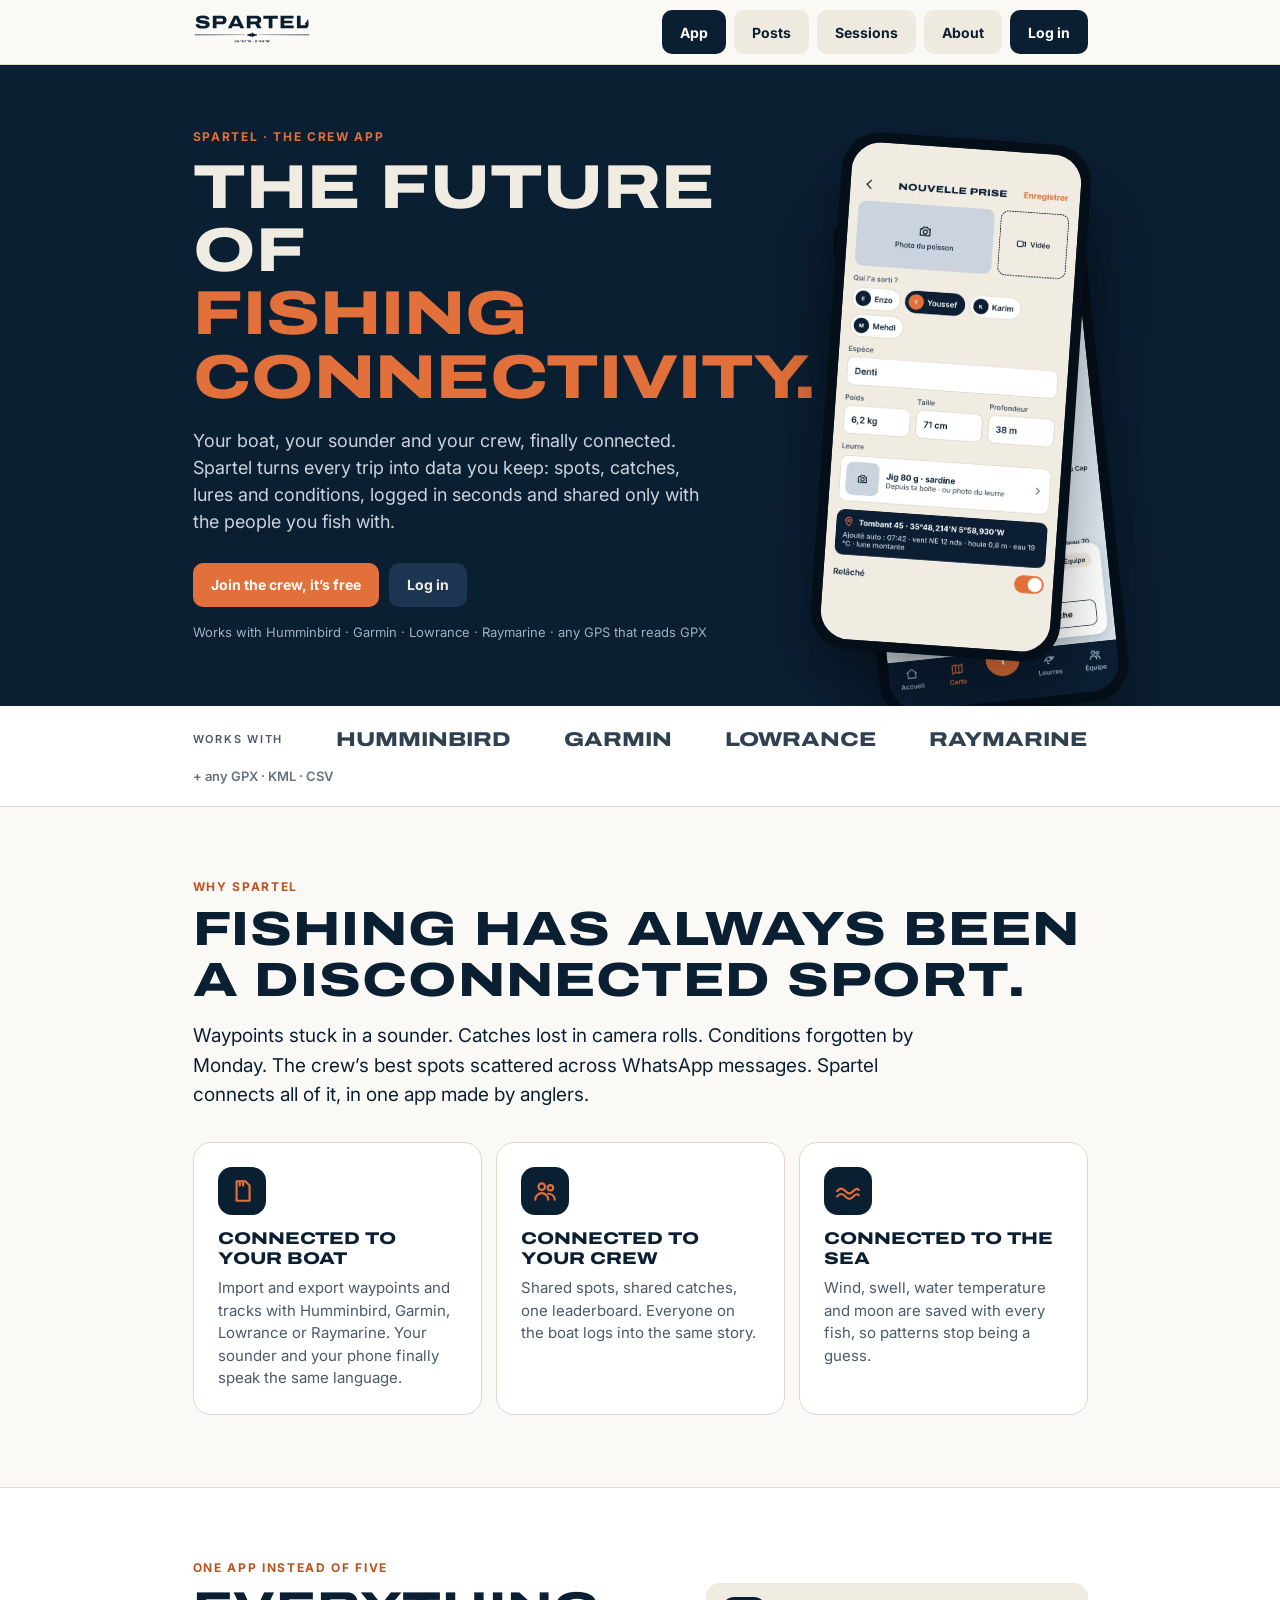
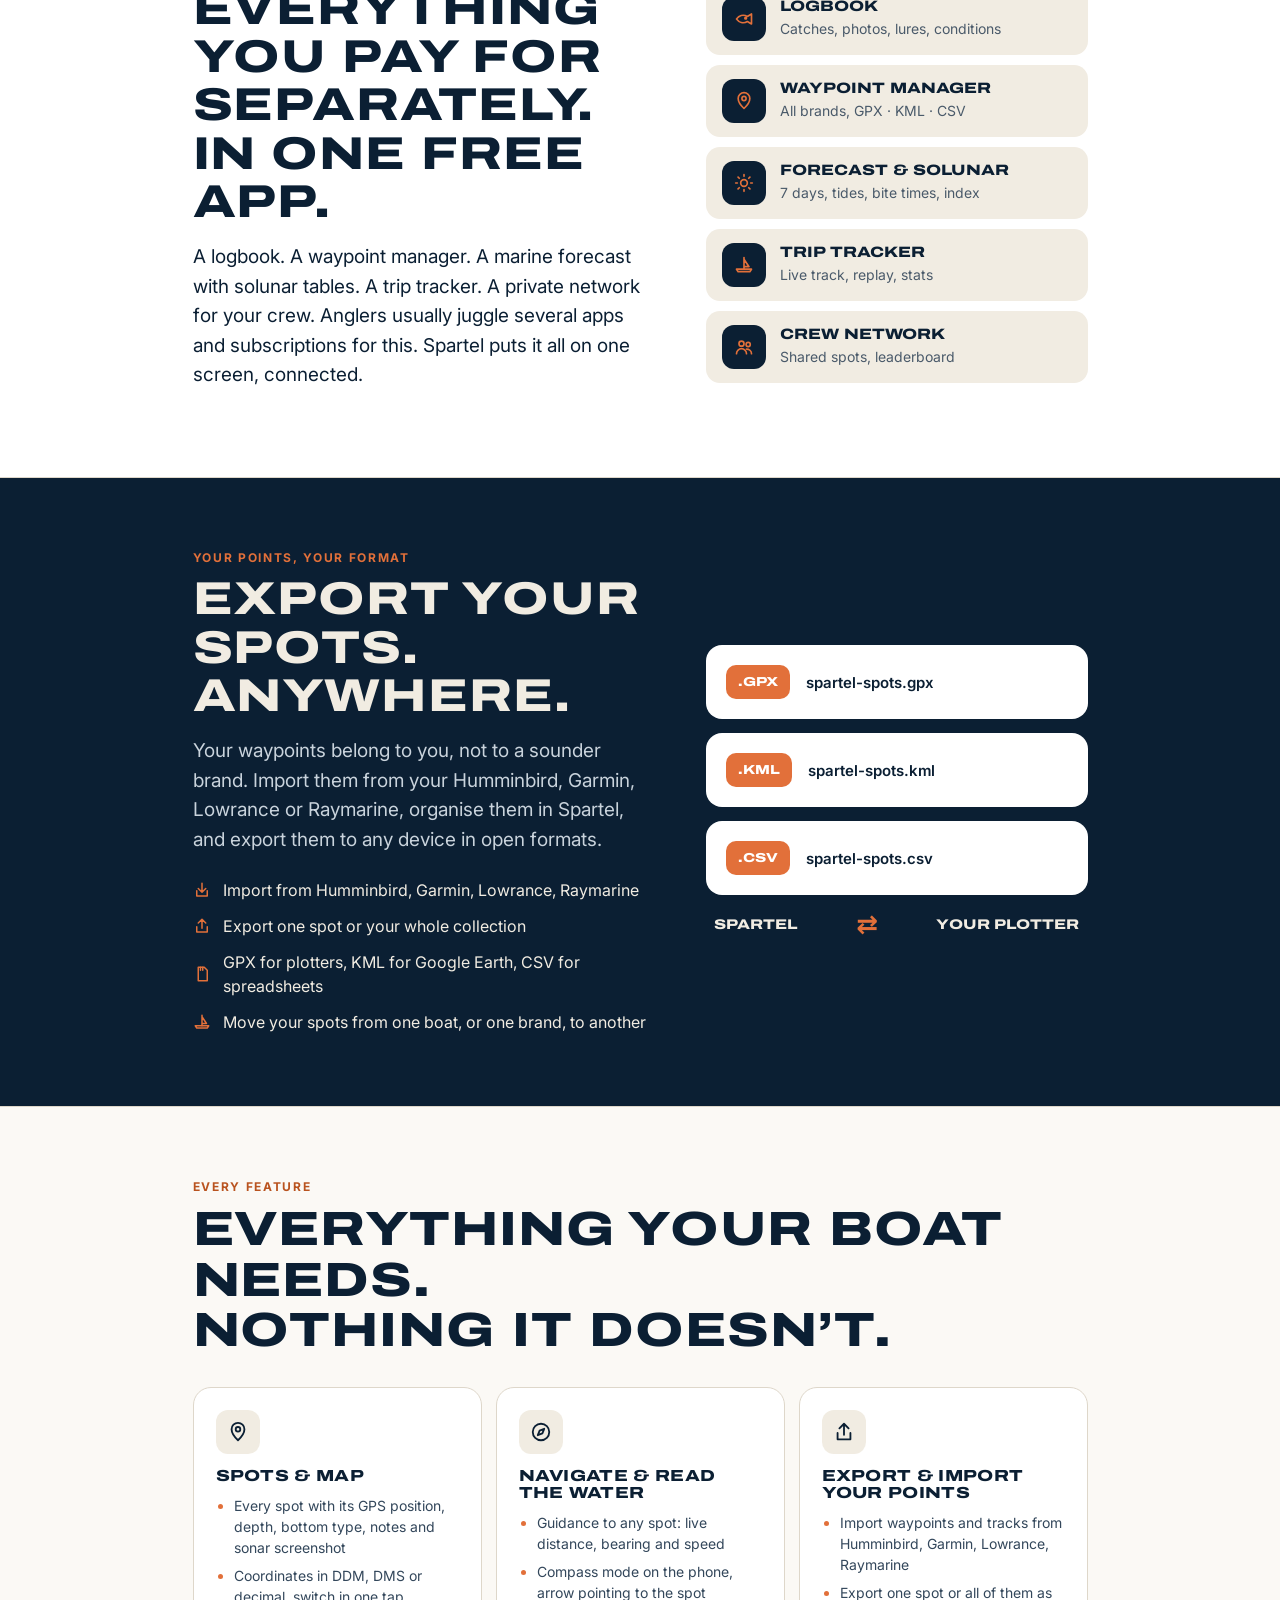
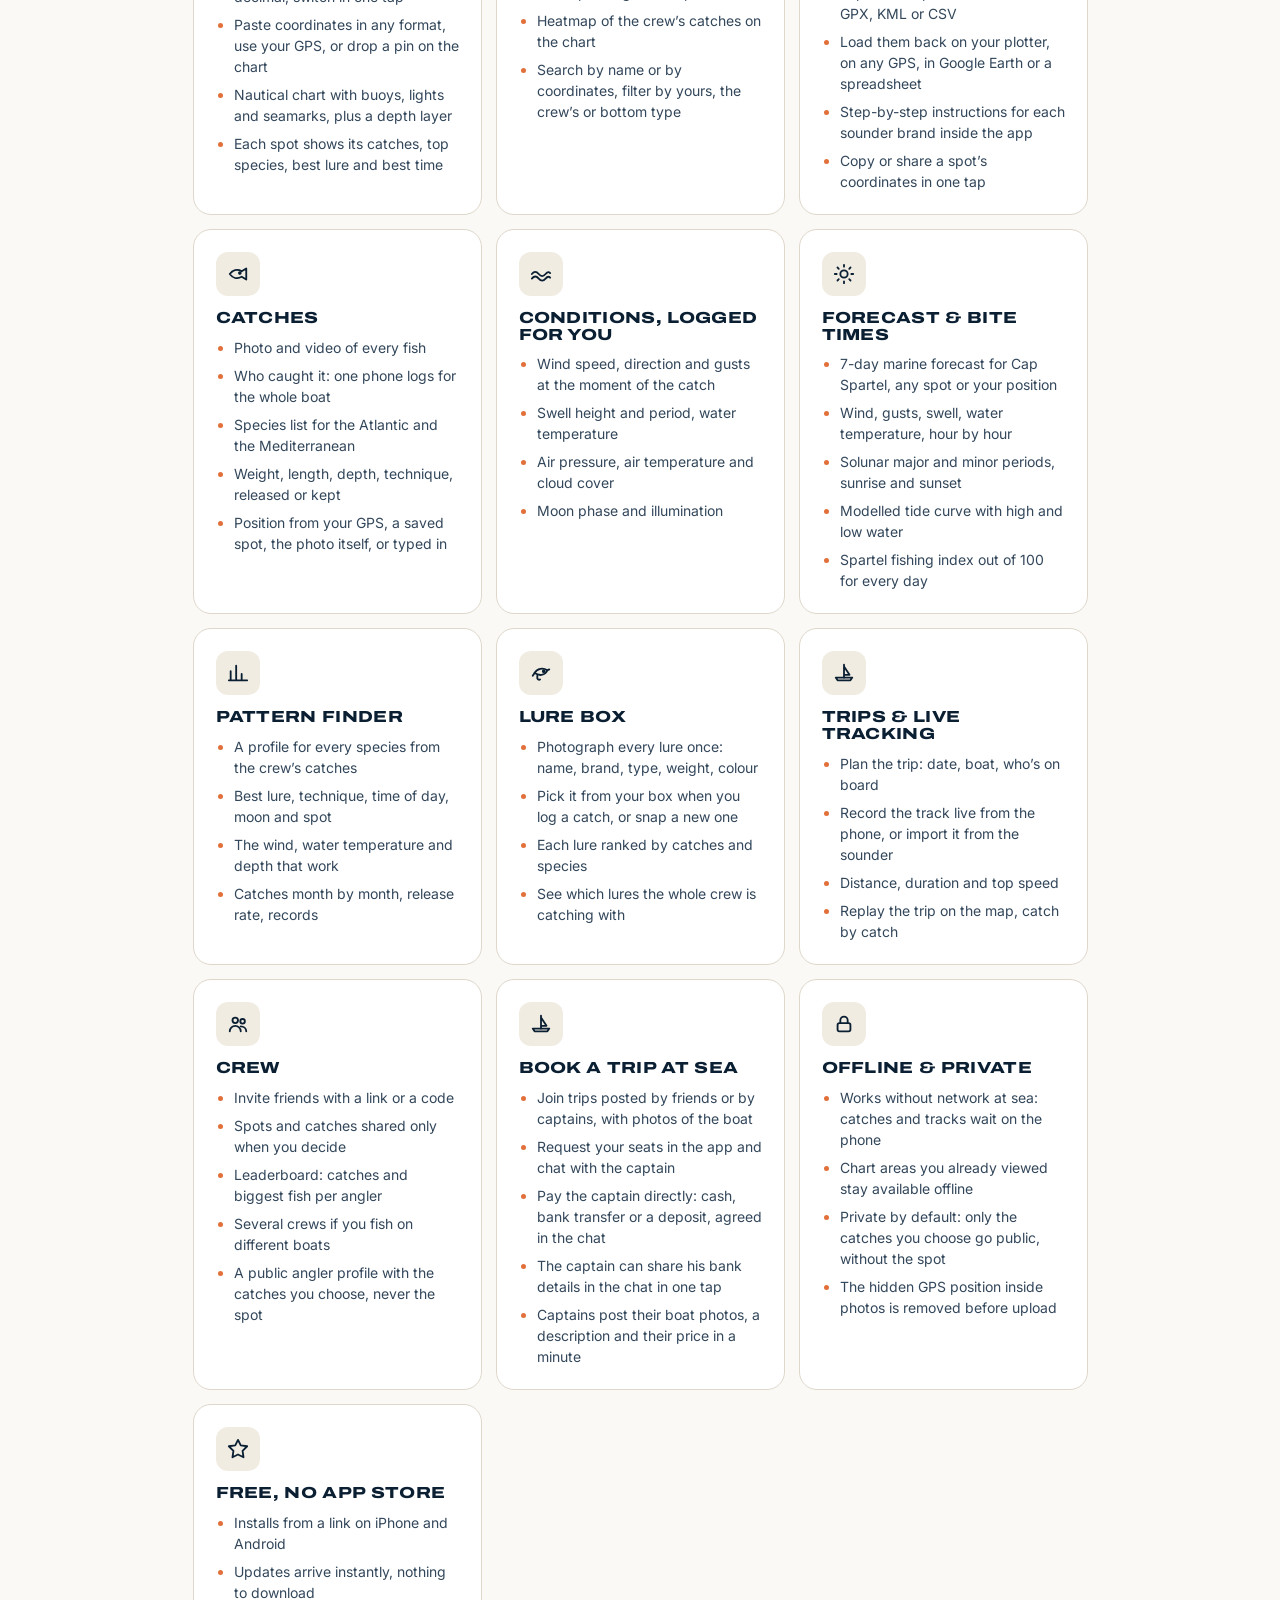
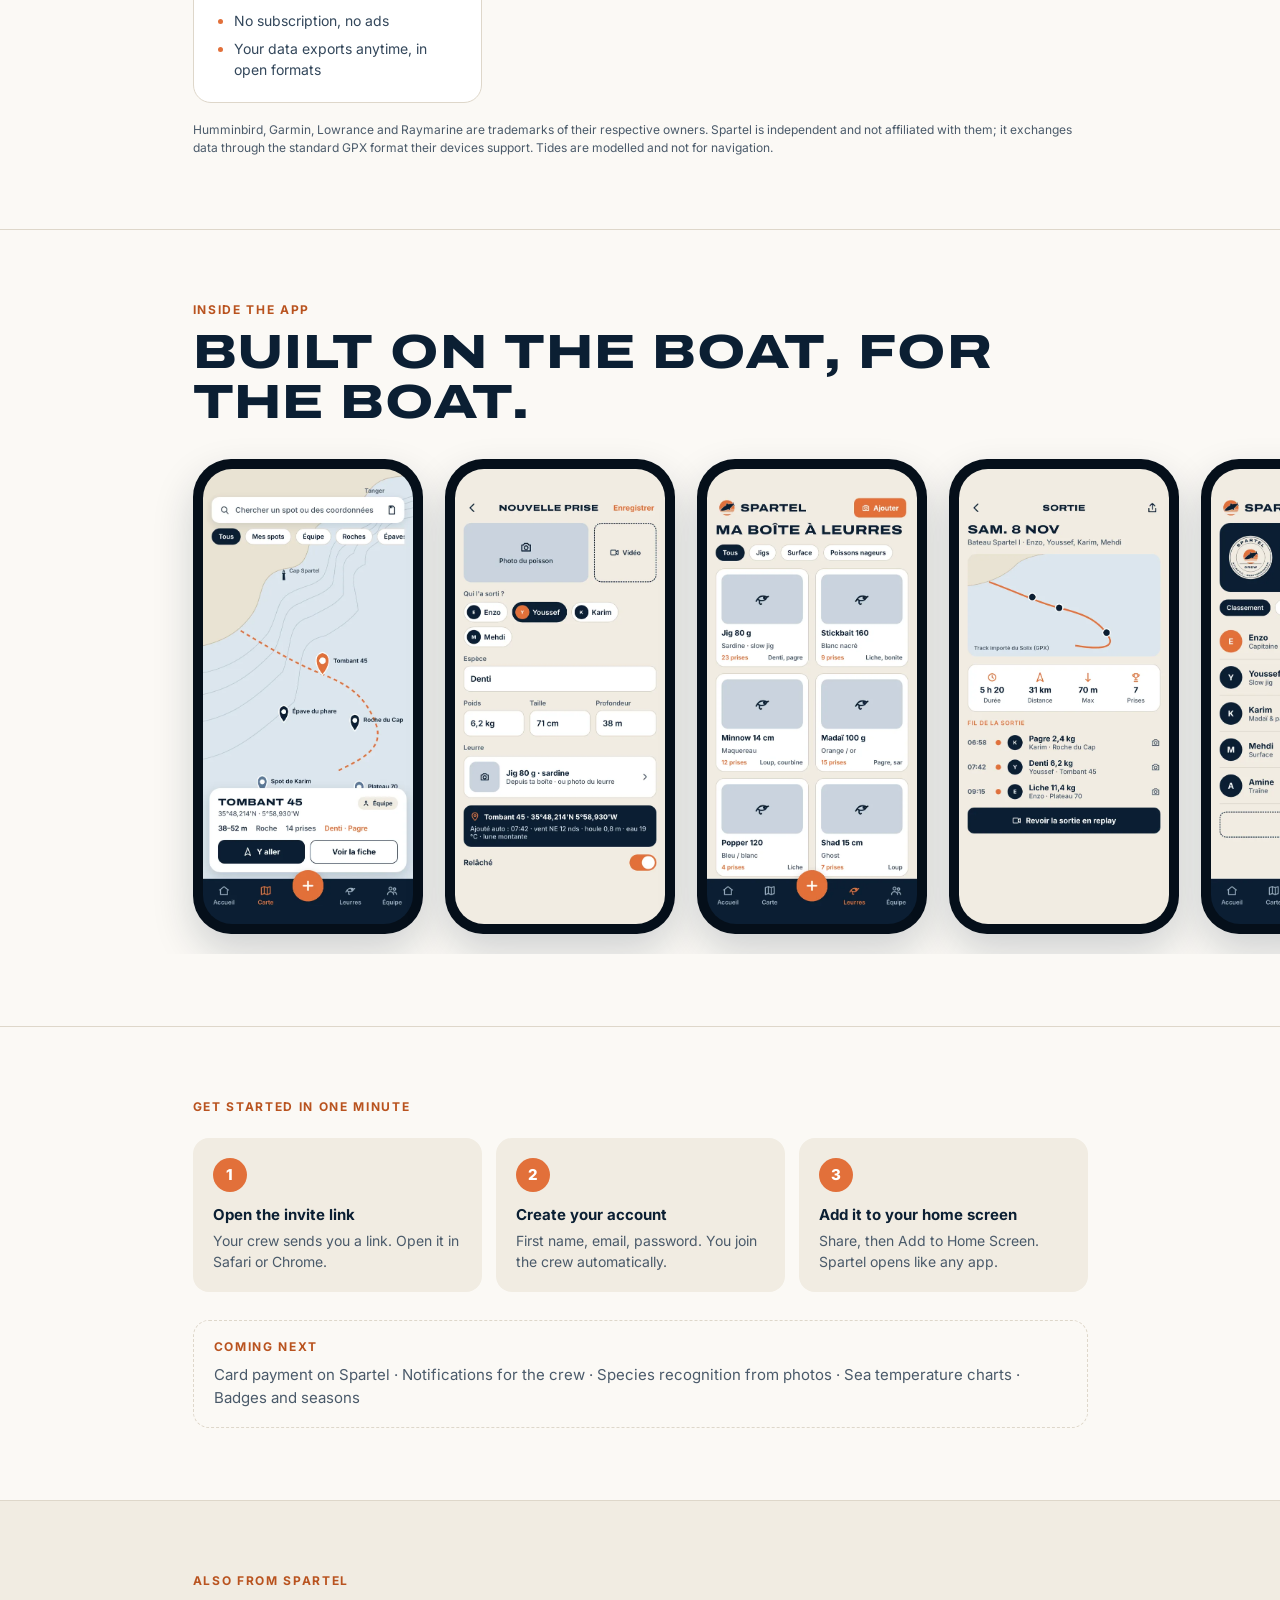
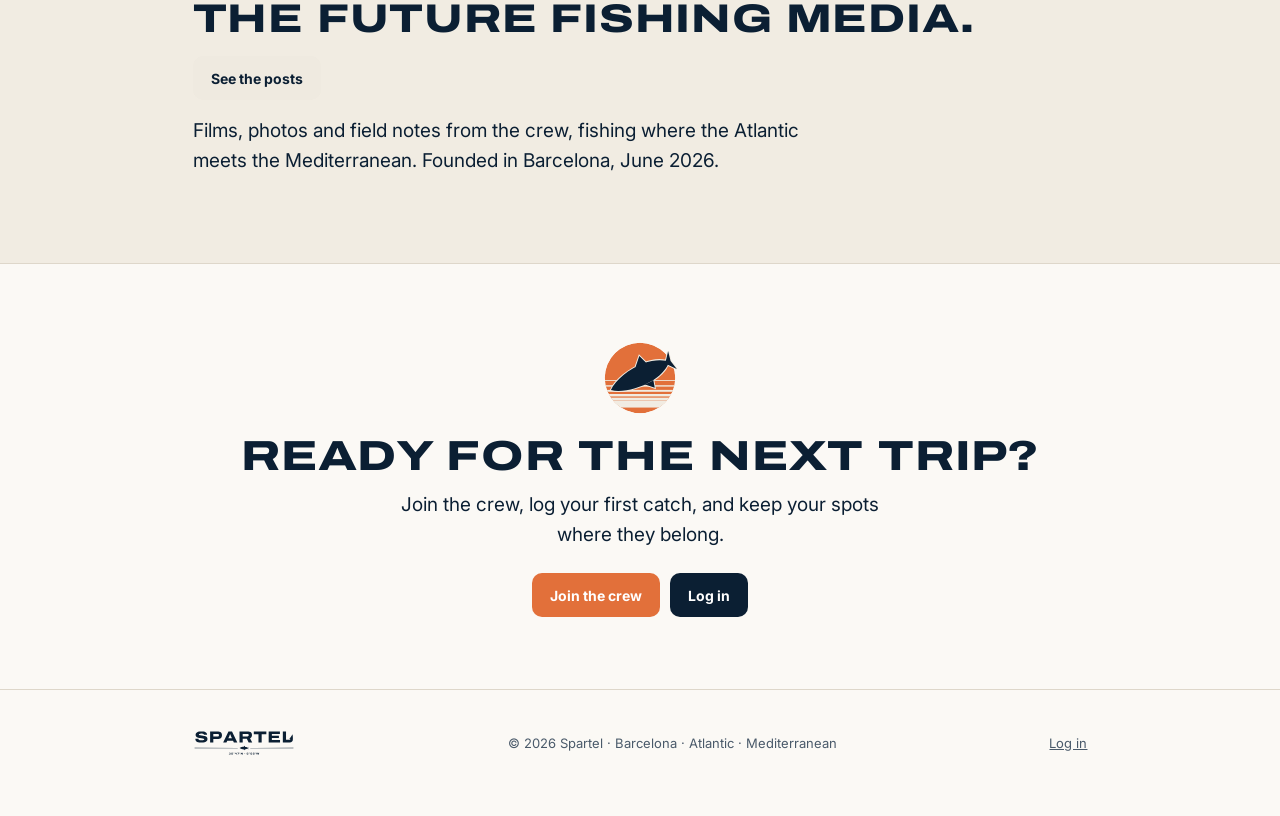
==== commit 8971a4db: "Paiement en ligne désactivé pour l'instant : toutes les sorties payantes se règlent directement au c" ====
--- a/index.html
+++ b/index.html
@@ -285,7 +285,7 @@
 <section class="block" id="features"><div class="wrap">
  <p class="kicker">Every feature</p>
  <h2 class="h" style="font-size:clamp(28px,5vw,48px)">Everything your boat needs.<br>Nothing it doesn’t.</h2>
- <div class="fgrid"><article class="fcard"><div class="fic"><svg width="22" height="22" viewBox="0 0 24 24" fill="none" stroke="currentColor" stroke-width="2" stroke-linecap="round" stroke-linejoin="round" aria-hidden="true"><path d="M12 21s-7-6.5-7-12a7 7 0 0 1 14 0c0 5.5-7 12-7 12z"/><circle cx="12" cy="9" r="2.5"/></svg></div><h3 class="h">Spots & map</h3><ul><li>Every spot with its GPS position, depth, bottom type, notes and sonar screenshot</li><li>Coordinates in DDM, DMS or decimal, switch in one tap</li><li>Paste coordinates in any format, use your GPS, or drop a pin on the chart</li><li>Nautical chart with buoys, lights and seamarks, plus a depth layer</li><li>Each spot shows its catches, top species, best lure and best time</li></ul></article><article class="fcard"><div class="fic"><svg width="22" height="22" viewBox="0 0 24 24" fill="none" stroke="currentColor" stroke-width="2" stroke-linecap="round" stroke-linejoin="round" aria-hidden="true"><circle cx="12" cy="12" r="9"/><path d="M15.5 8.5l-2 5-5 2 2-5z"/></svg></div><h3 class="h">Navigate & read the water</h3><ul><li>Guidance to any spot: live distance, bearing and speed</li><li>Compass mode on the phone, arrow pointing to the spot</li><li>Heatmap of the crew’s catches on the chart</li><li>Search by name or by coordinates, filter by yours, the crew’s or bottom type</li></ul></article><article class="fcard"><div class="fic"><svg width="22" height="22" viewBox="0 0 24 24" fill="none" stroke="currentColor" stroke-width="2" stroke-linecap="round" stroke-linejoin="round" aria-hidden="true"><path d="M12 15V3M7 8l5-5 5 5"/><path d="M5 13v7h14v-7"/></svg></div><h3 class="h">Export & import your points</h3><ul><li>Import waypoints and tracks from Humminbird, Garmin, Lowrance, Raymarine</li><li>Export one spot or all of them as GPX, KML or CSV</li><li>Load them back on your plotter, on any GPS, in Google Earth or a spreadsheet</li><li>Step-by-step instructions for each sounder brand inside the app</li><li>Copy or share a spot’s coordinates in one tap</li></ul></article><article class="fcard"><div class="fic"><svg width="22" height="22" viewBox="0 0 24 24" fill="none" stroke="currentColor" stroke-width="2" stroke-linecap="round" stroke-linejoin="round" aria-hidden="true"><path d="M3 12c3-4 8-6 13-3l5-3v12l-5-3c-5 3-10 1-13-3z"/><circle cx="14" cy="11" r="1"/></svg></div><h3 class="h">Catches</h3><ul><li>Photo and video of every fish</li><li>Who caught it: one phone logs for the whole boat</li><li>Species list for the Atlantic and the Mediterranean</li><li>Weight, length, depth, technique, released or kept</li><li>Position from your GPS, a saved spot, the photo itself, or typed in</li></ul></article><article class="fcard"><div class="fic"><svg width="22" height="22" viewBox="0 0 24 24" fill="none" stroke="currentColor" stroke-width="2" stroke-linecap="round" stroke-linejoin="round" aria-hidden="true"><path d="M2 12c2.5-3 5-3 7.5 0s5 3 7.5 0 4-2 5-1M2 17c2.5-3 5-3 7.5 0s5 3 7.5 0 4-2 5-1"/></svg></div><h3 class="h">Conditions, logged for you</h3><ul><li>Wind speed, direction and gusts at the moment of the catch</li><li>Swell height and period, water temperature</li><li>Air pressure, air temperature and cloud cover</li><li>Moon phase and illumination</li></ul></article><article class="fcard"><div class="fic"><svg width="22" height="22" viewBox="0 0 24 24" fill="none" stroke="currentColor" stroke-width="2" stroke-linecap="round" stroke-linejoin="round" aria-hidden="true"><circle cx="12" cy="12" r="4"/><path d="M12 2v2M12 20v2M4.9 4.9l1.4 1.4M17.7 17.7l1.4 1.4M2 12h2M20 12h2M4.9 19.1l1.4-1.4M17.7 6.3l1.4-1.4"/></svg></div><h3 class="h">Forecast & bite times</h3><ul><li>7-day marine forecast for Cap Spartel, any spot or your position</li><li>Wind, gusts, swell, water temperature, hour by hour</li><li>Solunar major and minor periods, sunrise and sunset</li><li>Modelled tide curve with high and low water</li><li>Spartel fishing index out of 100 for every day</li></ul></article><article class="fcard"><div class="fic"><svg width="22" height="22" viewBox="0 0 24 24" fill="none" stroke="currentColor" stroke-width="2" stroke-linecap="round" stroke-linejoin="round" aria-hidden="true"><path d="M4 20V10M10 20V4M16 20v-7M22 20H2"/></svg></div><h3 class="h">Pattern finder</h3><ul><li>A profile for every species from the crew’s catches</li><li>Best lure, technique, time of day, moon and spot</li><li>The wind, water temperature and depth that work</li><li>Catches month by month, release rate, records</li></ul></article><article class="fcard"><div class="fic"><svg width="22" height="22" viewBox="0 0 24 24" fill="none" stroke="currentColor" stroke-width="2" stroke-linecap="round" stroke-linejoin="round" aria-hidden="true"><path d="M5 12c3-5 9-6 14-3-2 5-8 7-14 3z"/><circle cx="15" cy="10" r="1"/><path d="M5 12l-2 3M19 9l2-1"/><path d="M8 15v3a2 2 0 0 0 3 1"/></svg></div><h3 class="h">Lure box</h3><ul><li>Photograph every lure once: name, brand, type, weight, colour</li><li>Pick it from your box when you log a catch, or snap a new one</li><li>Each lure ranked by catches and species</li><li>See which lures the whole crew is catching with</li></ul></article><article class="fcard"><div class="fic"><svg width="22" height="22" viewBox="0 0 24 24" fill="none" stroke="currentColor" stroke-width="2" stroke-linecap="round" stroke-linejoin="round" aria-hidden="true"><path d="M3 17l2 3h14l2-3z"/><path d="M12 3v14M12 5l6 9h-6"/></svg></div><h3 class="h">Trips & live tracking</h3><ul><li>Plan the trip: date, boat, who’s on board</li><li>Record the track live from the phone, or import it from the sounder</li><li>Distance, duration and top speed</li><li>Replay the trip on the map, catch by catch</li></ul></article><article class="fcard"><div class="fic"><svg width="22" height="22" viewBox="0 0 24 24" fill="none" stroke="currentColor" stroke-width="2" stroke-linecap="round" stroke-linejoin="round" aria-hidden="true"><circle cx="9" cy="8" r="3"/><circle cx="17" cy="9" r="2.5"/><path d="M3 20c0-3.5 3-6 6-6s6 2.5 6 6M15 14.5c3 0 6 2 6 5.5"/></svg></div><h3 class="h">Crew</h3><ul><li>Invite friends with a link or a code</li><li>Spots and catches shared only when you decide</li><li>Leaderboard: catches and biggest fish per angler</li><li>Several crews if you fish on different boats</li><li>A public angler profile with the catches you choose, never the spot</li></ul></article><article class="fcard"><div class="fic"><svg width="22" height="22" viewBox="0 0 24 24" fill="none" stroke="currentColor" stroke-width="2" stroke-linecap="round" stroke-linejoin="round" aria-hidden="true"><path d="M3 17l2 3h14l2-3z"/><path d="M12 3v14M12 5l6 9h-6"/></svg></div><h3 class="h">Book a trip at sea</h3><ul><li>Join trips posted by friends or by captains, with photos of the boat</li><li>Request your seats in the app and chat with the captain</li><li>Morocco: pay the captain directly, cash, bank transfer or a deposit</li><li>Spain and elsewhere: card payment on Spartel, the captain is paid through Stripe (launching soon)</li><li>Captains post their boat photos, a description and their price in a minute</li></ul></article><article class="fcard"><div class="fic"><svg width="22" height="22" viewBox="0 0 24 24" fill="none" stroke="currentColor" stroke-width="2" stroke-linecap="round" stroke-linejoin="round" aria-hidden="true"><rect x="5" y="11" width="14" height="9" rx="2"/><path d="M8 11V8a4 4 0 0 1 8 0v3"/></svg></div><h3 class="h">Offline & private</h3><ul><li>Works without network at sea: catches and tracks wait on the phone</li><li>Chart areas you already viewed stay available offline</li><li>Private by default: only the catches you choose go public, without the spot</li><li>The hidden GPS position inside photos is removed before upload</li></ul></article><article class="fcard"><div class="fic"><svg width="22" height="22" viewBox="0 0 24 24" fill="none" stroke="currentColor" stroke-width="2" stroke-linecap="round" stroke-linejoin="round" aria-hidden="true"><path d="M12 2l3 6 7 1-5 5 1 7-6-3-6 3 1-7-5-5 7-1z"/></svg></div><h3 class="h">Free, no App Store</h3><ul><li>Installs from a link on iPhone and Android</li><li>Updates arrive instantly, nothing to download</li><li>No subscription, no ads</li><li>Your data exports anytime, in open formats</li></ul></article></div>
+ <div class="fgrid"><article class="fcard"><div class="fic"><svg width="22" height="22" viewBox="0 0 24 24" fill="none" stroke="currentColor" stroke-width="2" stroke-linecap="round" stroke-linejoin="round" aria-hidden="true"><path d="M12 21s-7-6.5-7-12a7 7 0 0 1 14 0c0 5.5-7 12-7 12z"/><circle cx="12" cy="9" r="2.5"/></svg></div><h3 class="h">Spots & map</h3><ul><li>Every spot with its GPS position, depth, bottom type, notes and sonar screenshot</li><li>Coordinates in DDM, DMS or decimal, switch in one tap</li><li>Paste coordinates in any format, use your GPS, or drop a pin on the chart</li><li>Nautical chart with buoys, lights and seamarks, plus a depth layer</li><li>Each spot shows its catches, top species, best lure and best time</li></ul></article><article class="fcard"><div class="fic"><svg width="22" height="22" viewBox="0 0 24 24" fill="none" stroke="currentColor" stroke-width="2" stroke-linecap="round" stroke-linejoin="round" aria-hidden="true"><circle cx="12" cy="12" r="9"/><path d="M15.5 8.5l-2 5-5 2 2-5z"/></svg></div><h3 class="h">Navigate & read the water</h3><ul><li>Guidance to any spot: live distance, bearing and speed</li><li>Compass mode on the phone, arrow pointing to the spot</li><li>Heatmap of the crew’s catches on the chart</li><li>Search by name or by coordinates, filter by yours, the crew’s or bottom type</li></ul></article><article class="fcard"><div class="fic"><svg width="22" height="22" viewBox="0 0 24 24" fill="none" stroke="currentColor" stroke-width="2" stroke-linecap="round" stroke-linejoin="round" aria-hidden="true"><path d="M12 15V3M7 8l5-5 5 5"/><path d="M5 13v7h14v-7"/></svg></div><h3 class="h">Export & import your points</h3><ul><li>Import waypoints and tracks from Humminbird, Garmin, Lowrance, Raymarine</li><li>Export one spot or all of them as GPX, KML or CSV</li><li>Load them back on your plotter, on any GPS, in Google Earth or a spreadsheet</li><li>Step-by-step instructions for each sounder brand inside the app</li><li>Copy or share a spot’s coordinates in one tap</li></ul></article><article class="fcard"><div class="fic"><svg width="22" height="22" viewBox="0 0 24 24" fill="none" stroke="currentColor" stroke-width="2" stroke-linecap="round" stroke-linejoin="round" aria-hidden="true"><path d="M3 12c3-4 8-6 13-3l5-3v12l-5-3c-5 3-10 1-13-3z"/><circle cx="14" cy="11" r="1"/></svg></div><h3 class="h">Catches</h3><ul><li>Photo and video of every fish</li><li>Who caught it: one phone logs for the whole boat</li><li>Species list for the Atlantic and the Mediterranean</li><li>Weight, length, depth, technique, released or kept</li><li>Position from your GPS, a saved spot, the photo itself, or typed in</li></ul></article><article class="fcard"><div class="fic"><svg width="22" height="22" viewBox="0 0 24 24" fill="none" stroke="currentColor" stroke-width="2" stroke-linecap="round" stroke-linejoin="round" aria-hidden="true"><path d="M2 12c2.5-3 5-3 7.5 0s5 3 7.5 0 4-2 5-1M2 17c2.5-3 5-3 7.5 0s5 3 7.5 0 4-2 5-1"/></svg></div><h3 class="h">Conditions, logged for you</h3><ul><li>Wind speed, direction and gusts at the moment of the catch</li><li>Swell height and period, water temperature</li><li>Air pressure, air temperature and cloud cover</li><li>Moon phase and illumination</li></ul></article><article class="fcard"><div class="fic"><svg width="22" height="22" viewBox="0 0 24 24" fill="none" stroke="currentColor" stroke-width="2" stroke-linecap="round" stroke-linejoin="round" aria-hidden="true"><circle cx="12" cy="12" r="4"/><path d="M12 2v2M12 20v2M4.9 4.9l1.4 1.4M17.7 17.7l1.4 1.4M2 12h2M20 12h2M4.9 19.1l1.4-1.4M17.7 6.3l1.4-1.4"/></svg></div><h3 class="h">Forecast & bite times</h3><ul><li>7-day marine forecast for Cap Spartel, any spot or your position</li><li>Wind, gusts, swell, water temperature, hour by hour</li><li>Solunar major and minor periods, sunrise and sunset</li><li>Modelled tide curve with high and low water</li><li>Spartel fishing index out of 100 for every day</li></ul></article><article class="fcard"><div class="fic"><svg width="22" height="22" viewBox="0 0 24 24" fill="none" stroke="currentColor" stroke-width="2" stroke-linecap="round" stroke-linejoin="round" aria-hidden="true"><path d="M4 20V10M10 20V4M16 20v-7M22 20H2"/></svg></div><h3 class="h">Pattern finder</h3><ul><li>A profile for every species from the crew’s catches</li><li>Best lure, technique, time of day, moon and spot</li><li>The wind, water temperature and depth that work</li><li>Catches month by month, release rate, records</li></ul></article><article class="fcard"><div class="fic"><svg width="22" height="22" viewBox="0 0 24 24" fill="none" stroke="currentColor" stroke-width="2" stroke-linecap="round" stroke-linejoin="round" aria-hidden="true"><path d="M5 12c3-5 9-6 14-3-2 5-8 7-14 3z"/><circle cx="15" cy="10" r="1"/><path d="M5 12l-2 3M19 9l2-1"/><path d="M8 15v3a2 2 0 0 0 3 1"/></svg></div><h3 class="h">Lure box</h3><ul><li>Photograph every lure once: name, brand, type, weight, colour</li><li>Pick it from your box when you log a catch, or snap a new one</li><li>Each lure ranked by catches and species</li><li>See which lures the whole crew is catching with</li></ul></article><article class="fcard"><div class="fic"><svg width="22" height="22" viewBox="0 0 24 24" fill="none" stroke="currentColor" stroke-width="2" stroke-linecap="round" stroke-linejoin="round" aria-hidden="true"><path d="M3 17l2 3h14l2-3z"/><path d="M12 3v14M12 5l6 9h-6"/></svg></div><h3 class="h">Trips & live tracking</h3><ul><li>Plan the trip: date, boat, who’s on board</li><li>Record the track live from the phone, or import it from the sounder</li><li>Distance, duration and top speed</li><li>Replay the trip on the map, catch by catch</li></ul></article><article class="fcard"><div class="fic"><svg width="22" height="22" viewBox="0 0 24 24" fill="none" stroke="currentColor" stroke-width="2" stroke-linecap="round" stroke-linejoin="round" aria-hidden="true"><circle cx="9" cy="8" r="3"/><circle cx="17" cy="9" r="2.5"/><path d="M3 20c0-3.5 3-6 6-6s6 2.5 6 6M15 14.5c3 0 6 2 6 5.5"/></svg></div><h3 class="h">Crew</h3><ul><li>Invite friends with a link or a code</li><li>Spots and catches shared only when you decide</li><li>Leaderboard: catches and biggest fish per angler</li><li>Several crews if you fish on different boats</li><li>A public angler profile with the catches you choose, never the spot</li></ul></article><article class="fcard"><div class="fic"><svg width="22" height="22" viewBox="0 0 24 24" fill="none" stroke="currentColor" stroke-width="2" stroke-linecap="round" stroke-linejoin="round" aria-hidden="true"><path d="M3 17l2 3h14l2-3z"/><path d="M12 3v14M12 5l6 9h-6"/></svg></div><h3 class="h">Book a trip at sea</h3><ul><li>Join trips posted by friends or by captains, with photos of the boat</li><li>Request your seats in the app and chat with the captain</li><li>Pay the captain directly: cash, bank transfer or a deposit, agreed in the chat</li><li>The captain can share his bank details in the chat in one tap</li><li>Captains post their boat photos, a description and their price in a minute</li></ul></article><article class="fcard"><div class="fic"><svg width="22" height="22" viewBox="0 0 24 24" fill="none" stroke="currentColor" stroke-width="2" stroke-linecap="round" stroke-linejoin="round" aria-hidden="true"><rect x="5" y="11" width="14" height="9" rx="2"/><path d="M8 11V8a4 4 0 0 1 8 0v3"/></svg></div><h3 class="h">Offline & private</h3><ul><li>Works without network at sea: catches and tracks wait on the phone</li><li>Chart areas you already viewed stay available offline</li><li>Private by default: only the catches you choose go public, without the spot</li><li>The hidden GPS position inside photos is removed before upload</li></ul></article><article class="fcard"><div class="fic"><svg width="22" height="22" viewBox="0 0 24 24" fill="none" stroke="currentColor" stroke-width="2" stroke-linecap="round" stroke-linejoin="round" aria-hidden="true"><path d="M12 2l3 6 7 1-5 5 1 7-6-3-6 3 1-7-5-5 7-1z"/></svg></div><h3 class="h">Free, no App Store</h3><ul><li>Installs from a link on iPhone and Android</li><li>Updates arrive instantly, nothing to download</li><li>No subscription, no ads</li><li>Your data exports anytime, in open formats</li></ul></article></div>
  <p class="fineprint">Humminbird, Garmin, Lowrance and Raymarine are trademarks of their respective owners. Spartel is independent and not affiliated with them; it exchanges data through the standard GPX format their devices support. Tides are modelled and not for navigation.</p>
 </div></section>
 
@@ -301,7 +301,7 @@
   <div><b>Create your account</b><p>First name, email, password. You join the crew automatically.</p></div>
   <div><b>Add it to your home screen</b><p>Share, then Add to Home Screen. Spartel opens like any app.</p></div>
  </div>
- <div class="next"><p class="kicker" style="margin:0 0 10px">Coming next</p><p>Notifications for the crew · Species recognition from photos · Sea temperature charts · Badges and seasons</p></div>
+ <div class="next"><p class="kicker" style="margin:0 0 10px">Coming next</p><p>Card payment on Spartel · Notifications for the crew · Species recognition from photos · Sea temperature charts · Badges and seasons</p></div>
 </div></section>
 
 <section class="block media-teaser"><div class="wrap">
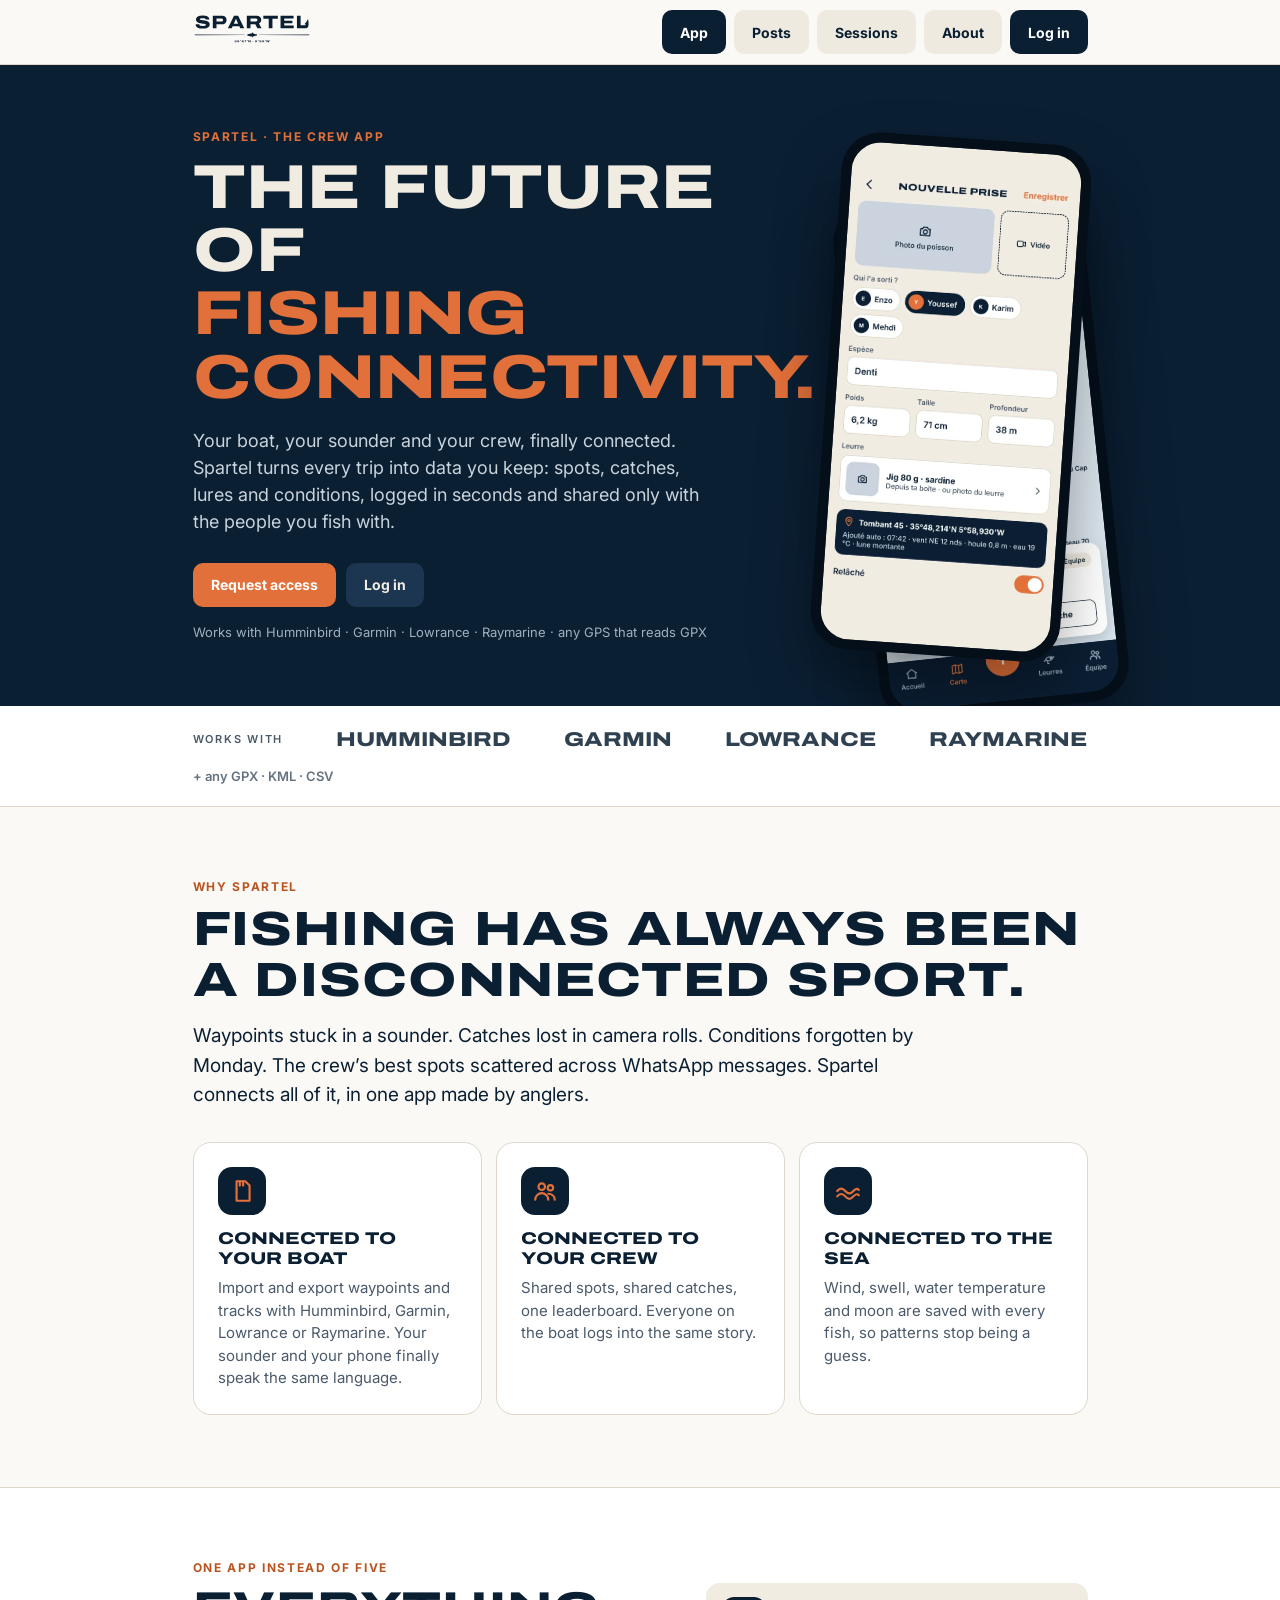
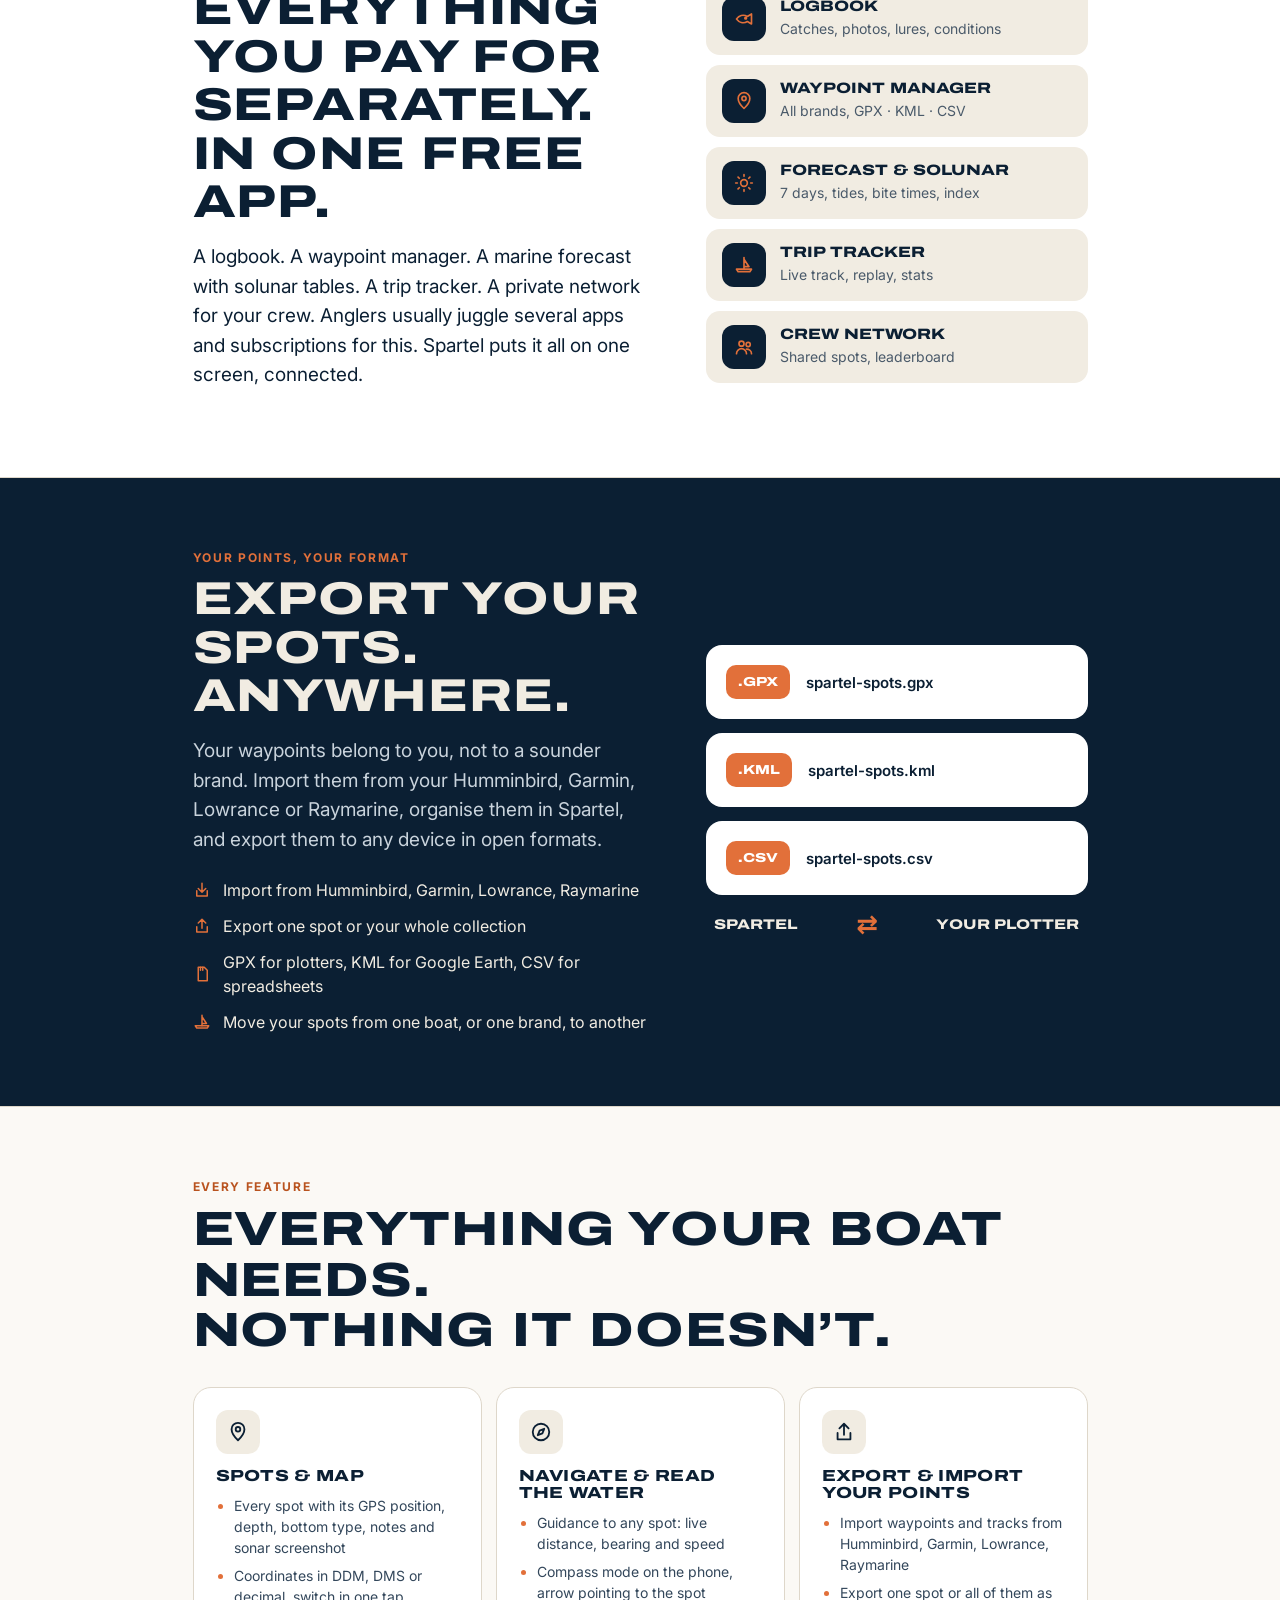
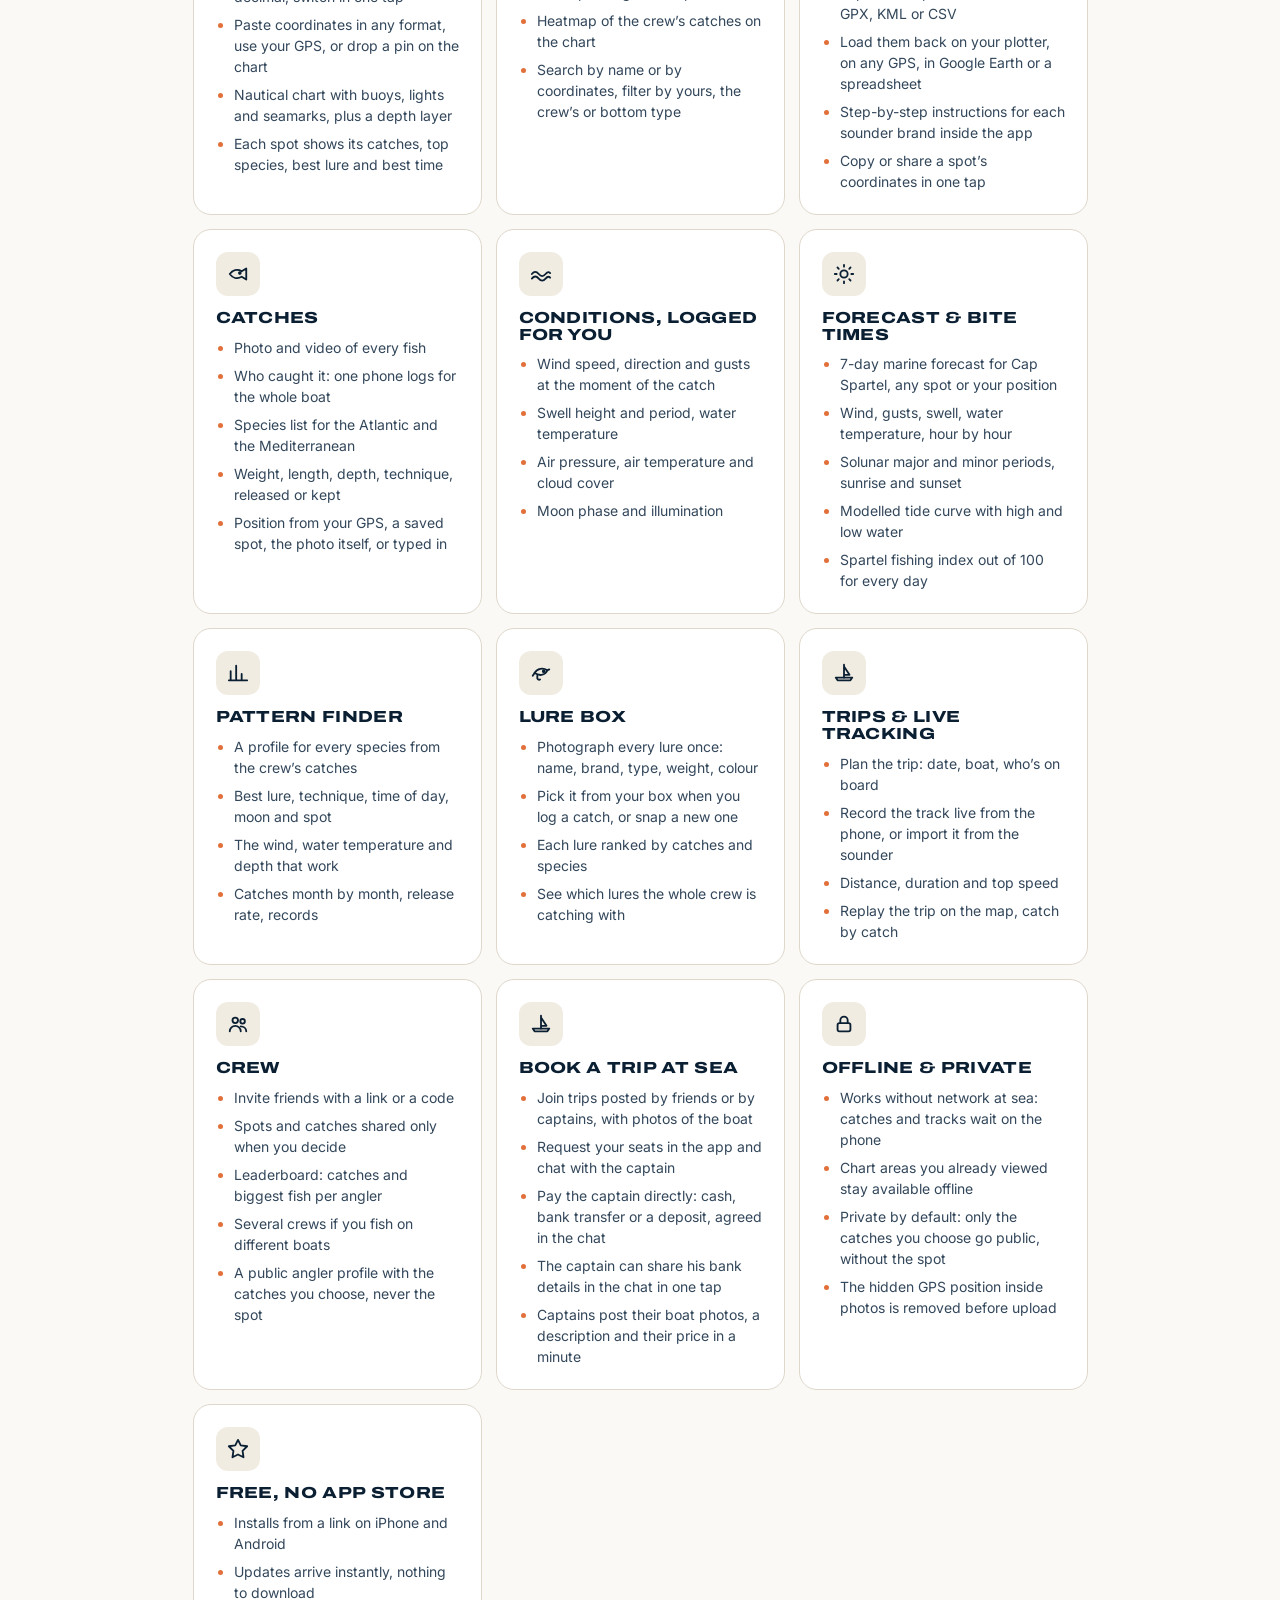
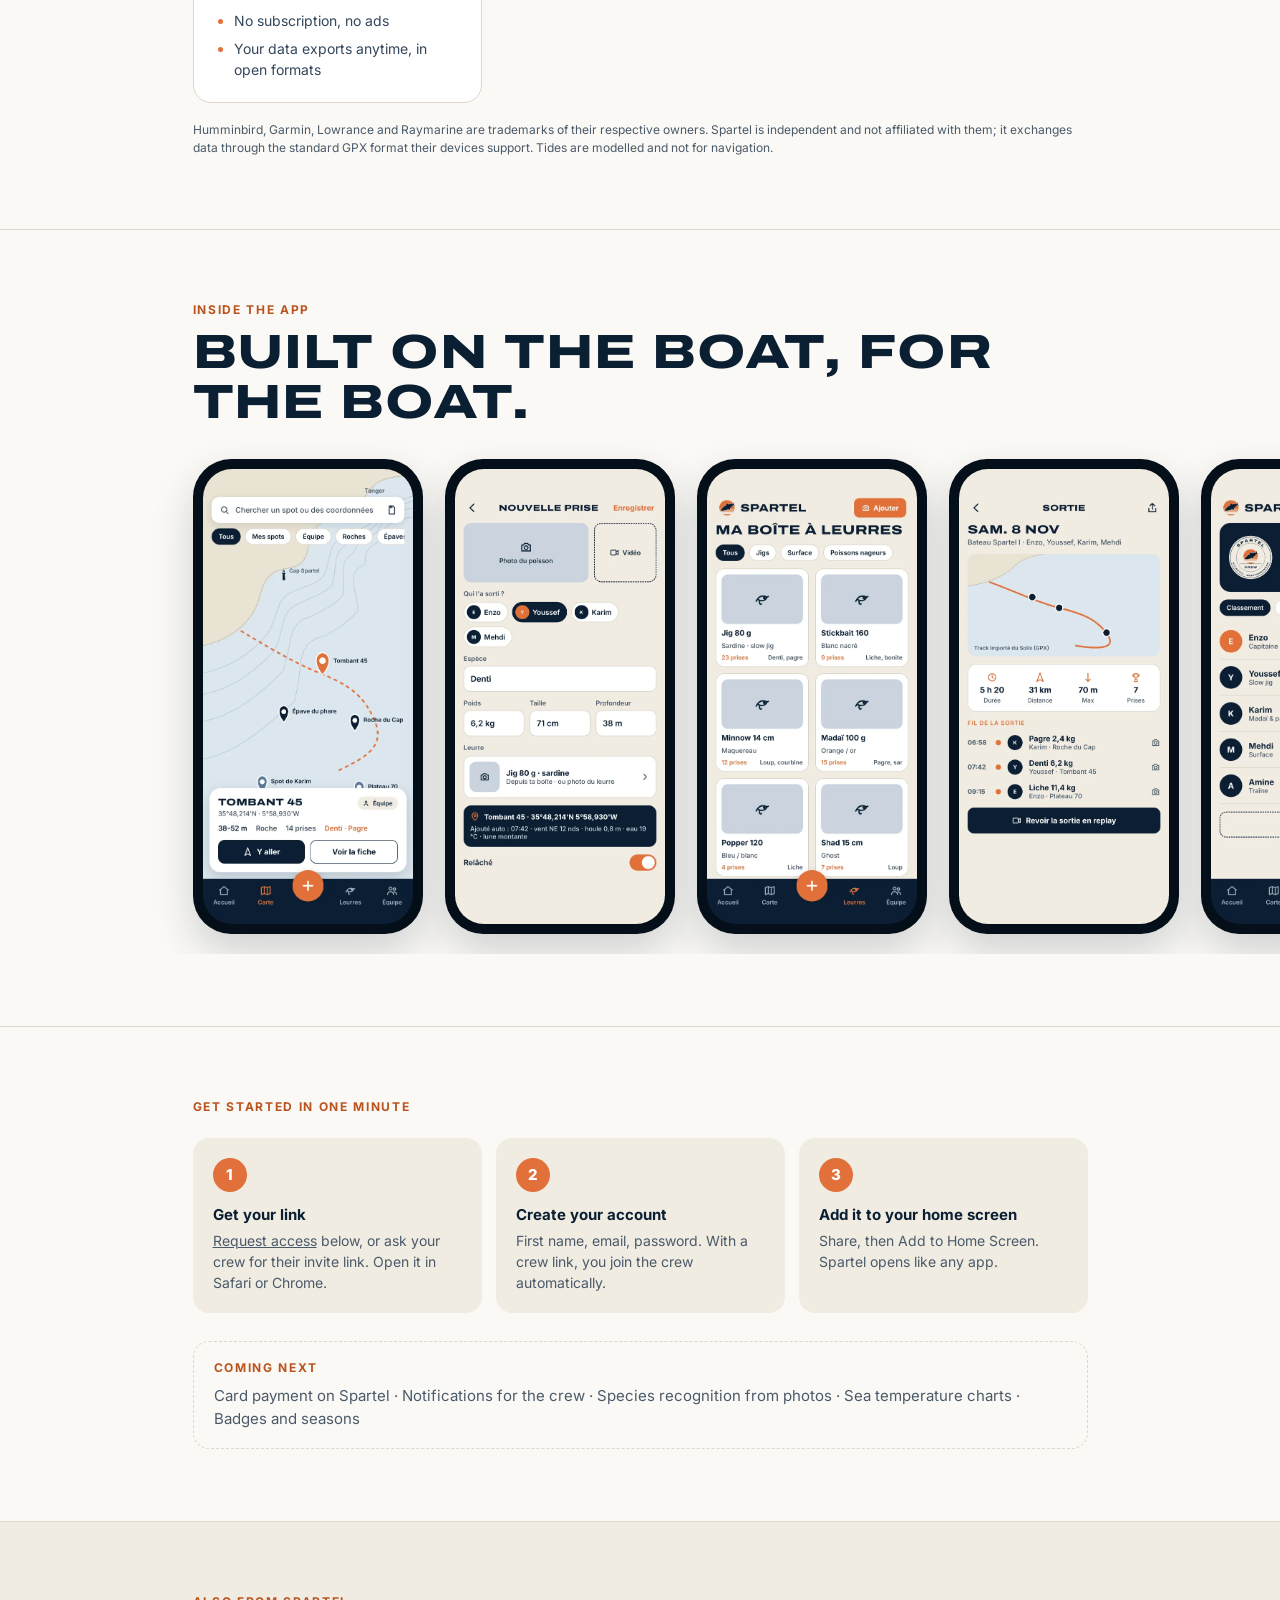
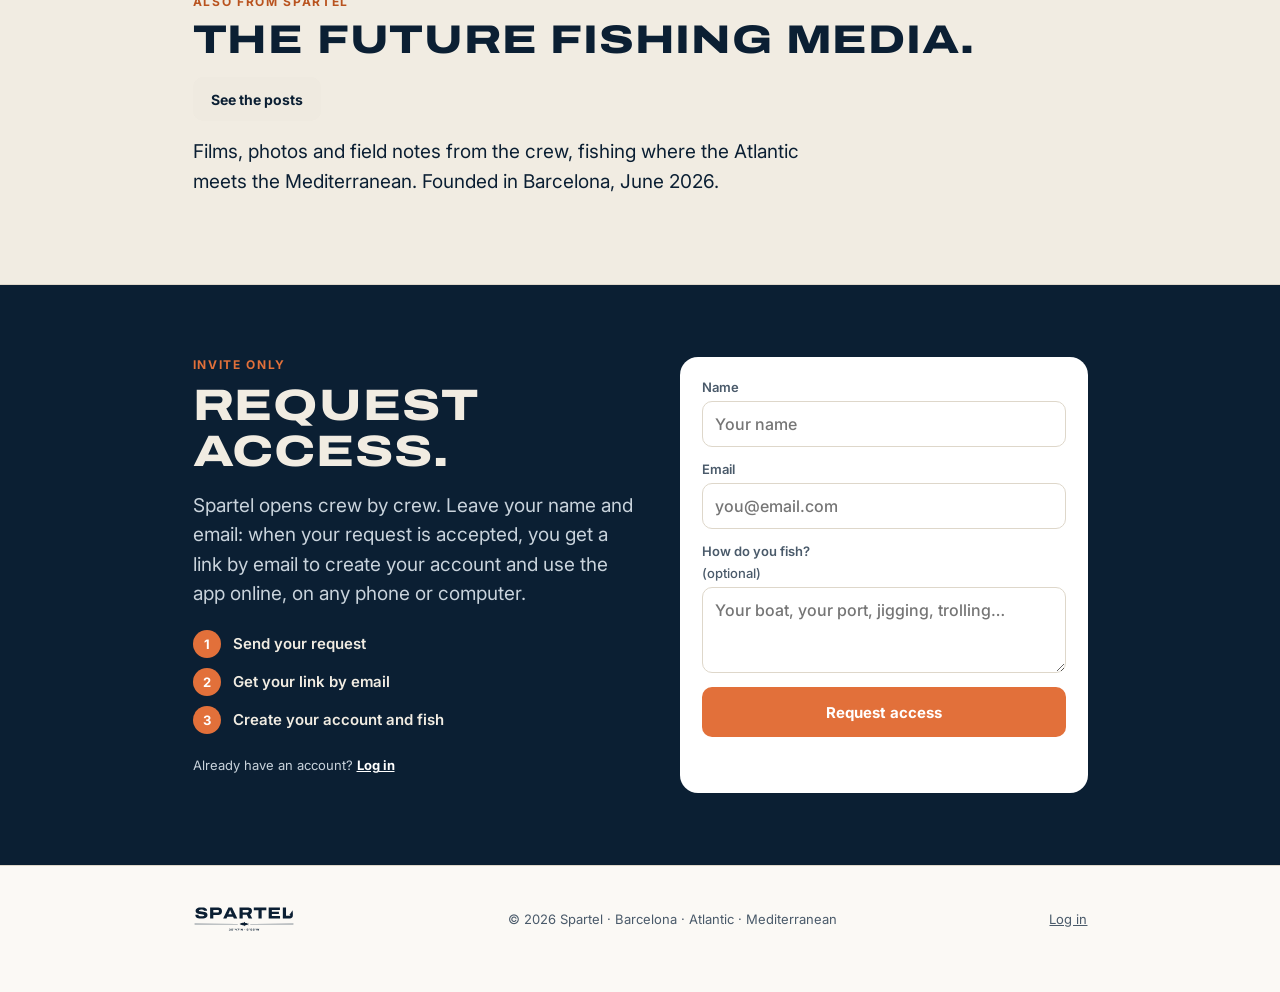
==== commit c5eda16f: "Accès sur demande : formulaire « Request access » sur le site, inscription réservée aux personnes ac" ====
--- a/index.html
+++ b/index.html
@@ -13,7 +13,7 @@
 <link rel="apple-touch-icon" href="assets/apple-touch-icon.png">
 <link rel="preconnect" href="https://fonts.googleapis.com"><link rel="preconnect" href="https://fonts.gstatic.com" crossorigin>
 <link href="https://fonts.googleapis.com/css2?family=Archivo:wdth,wght@62..125,100..900&family=Inter:wght@400;500;600;700&display=swap" rel="stylesheet">
-<script>if(location.search.includes('join='))location.replace('app/'+location.search);</script>
+<script>if(/[?&](join|invite)=/.test(location.search))location.replace('app/'+location.search+location.hash);</script>
 <style>
 :root{--navy:#0B1F33;--sand:#F1ECE2;--sun:#E2703A;--sun-d:#B9531F;--muted:#4A5A6A;--line:#DED7CA;--h:"Archivo",system-ui,sans-serif;--b:"Inter",system-ui,sans-serif}
 *{box-sizing:border-box}html{scroll-behavior:smooth}
@@ -228,6 +228,24 @@
 .fineprint{font-size:12px;color:var(--muted);margin:18px 0 0}
 @media (max-width:900px){.fgrid{grid-template-columns:1fr 1fr}.pillars,.two-c{grid-template-columns:1fr}}
 @media (max-width:560px){.fgrid{grid-template-columns:1fr}.screens .dev{width:200px}}
+</style><style>
+.access{background:var(--navy);color:var(--sand)}
+.access .lead{color:#C9D3DC}.access .kicker{color:var(--sun)}
+.acc-grid{display:grid;grid-template-columns:1.1fr 1fr;gap:40px;align-items:start}
+.acc-steps{list-style:none;padding:0;margin:22px 0;display:flex;flex-direction:column;gap:10px}
+.acc-steps li{display:flex;align-items:center;gap:12px;font-weight:600}
+.acc-steps b{width:28px;height:28px;border-radius:50%;background:var(--sun);color:#fff;display:grid;place-items:center;font-size:13px;flex:none}
+.small-note{font-size:13px;color:#C9D3DC}.small-note a{color:#fff;font-weight:700}
+.acc-form{background:#fff;color:var(--navy);border-radius:18px;padding:22px;display:flex;flex-direction:column;gap:14px}
+.acc-form label{display:flex;flex-direction:column;gap:6px;font:600 13px var(--b);color:var(--muted)}
+.acc-form label span{font-weight:500}
+.acc-form input,.acc-form textarea{font:500 16px var(--b);color:var(--navy);border:1px solid var(--line);border-radius:10px;padding:12px;width:100%;background:#fff}
+.acc-form input:focus,.acc-form textarea:focus{outline:2px solid var(--sun);outline-offset:1px}
+.acc-form .btn{min-height:50px;font-size:15px}
+.acc-form .hp{position:absolute;left:-9999px;width:1px;height:1px;overflow:hidden}
+.acc-msg{margin:0;font:600 14px var(--b);min-height:20px}
+.acc-msg.ok{color:#1E7A46}.acc-msg.err{color:#B3261E}
+@media(max-width:760px){.acc-grid{grid-template-columns:1fr;gap:24px}.acc-form{padding:18px}}
 </style></head>
 <body>
 <header class="top"><div class="wrap"><a href="" aria-label="Spartel"><img src="assets/wordmark.svg" alt="Spartel"></a><nav style="display:flex;gap:8px;align-items:center"><a class="btn g lk cur" href="" aria-current="page">App</a><a class="btn g lk" href="posts/">Posts</a><a class="btn g lk" href="sessions/">Sessions</a><a class="btn g lk" href="about/">About</a><a class="btn d" href="app/">Log in</a></nav></div></header>
@@ -236,7 +254,7 @@
   <p class="kicker" style="color:var(--sun)">Spartel · the crew app</p>
   <h1>The future of<br><em>fishing connectivity.</em></h1>
   <p class="sub">Your boat, your sounder and your crew, finally connected. Spartel turns every trip into data you keep: spots, catches, lures and conditions, logged in seconds and shared only with the people you fish with.</p>
-  <div class="cta"><a class="btn p" href="app/#/signup">Join the crew, it’s free</a><a class="btn g" href="app/">Log in</a></div>
+  <div class="cta"><a class="btn p" href="#access">Request access</a><a class="btn g" href="app/">Log in</a></div>
   <p class="note">Works with Humminbird · Garmin · Lowrance · Raymarine · any GPS that reads GPX</p>
  </div>
  <div class="phones" aria-hidden="true"><div class="dev d1"><img src="assets/screens/map.webp" alt="" width="390" height="844"></div><div class="dev d2"><img src="assets/screens/catch.webp" alt="" width="390" height="844"></div></div>
@@ -297,8 +315,8 @@
 <section class="block"><div class="wrap">
  <p class="kicker">Get started in one minute</p>
  <div class="steps">
-  <div><b>Open the invite link</b><p>Your crew sends you a link. Open it in Safari or Chrome.</p></div>
-  <div><b>Create your account</b><p>First name, email, password. You join the crew automatically.</p></div>
+  <div><b>Get your link</b><p><a href="#access">Request access</a> below, or ask your crew for their invite link. Open it in Safari or Chrome.</p></div>
+  <div><b>Create your account</b><p>First name, email, password. With a crew link, you join the crew automatically.</p></div>
   <div><b>Add it to your home screen</b><p>Share, then Add to Home Screen. Spartel opens like any app.</p></div>
  </div>
  <div class="next"><p class="kicker" style="margin:0 0 10px">Coming next</p><p>Card payment on Spartel · Notifications for the crew · Species recognition from photos · Sea temperature charts · Badges and seasons</p></div>
@@ -308,7 +326,38 @@
  <div style="display:flex;justify-content:space-between;align-items:baseline;gap:16px;flex-wrap:wrap"><div><p class="kicker">Also from Spartel</p><h2 class="h" style="font-size:clamp(26px,4.4vw,40px)">The future fishing media.</h2></div><a class="btn g" href="posts/">See the posts</a></div>
  <p class="lead" style="max-width:640px">Films, photos and field notes from the crew, fishing where the Atlantic meets the Mediterranean. Founded in Barcelona, June 2026.</p>
 </div></section>
-<section class="block"><div class="wrap" style="text-align:center"><img src="assets/symbol.svg" alt="" width="84" height="84" style="margin:0 auto 14px;display:block"><h2 class="h" style="font-size:clamp(26px,4.6vw,42px)">Ready for the next trip?</h2><p class="lead" style="max-width:520px;margin:12px auto 24px">Join the crew, log your first catch, and keep your spots where they belong.</p><div style="display:flex;gap:10px;justify-content:center;flex-wrap:wrap"><a class="btn p" href="app/#/signup">Join the crew</a><a class="btn d" href="app/">Log in</a></div></div></section>
+<section class="block access" id="access"><div class="wrap">
+ <div class="acc-grid">
+  <div><p class="kicker">Invite only</p><h2 class="h" style="font-size:clamp(28px,5vw,44px)">Request access.</h2>
+   <p class="lead">Spartel opens crew by crew. Leave your name and email: when your request is accepted, you get a link by email to create your account and use the app online, on any phone or computer.</p>
+   <ul class="acc-steps"><li><b>1</b>Send your request</li><li><b>2</b>Get your link by email</li><li><b>3</b>Create your account and fish</li></ul>
+   <p class="small-note">Already have an account? <a href="app/">Log in</a></p></div>
+  <form id="accf" class="acc-form" novalidate>
+   <label>Name<input name="name" required maxlength="80" autocomplete="name" placeholder="Your name"></label>
+   <label>Email<input name="email" type="email" required maxlength="200" autocomplete="email" inputmode="email" placeholder="you@email.com"></label>
+   <label>How do you fish? <span>(optional)</span><textarea name="message" maxlength="600" rows="3" placeholder="Your boat, your port, jigging, trolling…"></textarea></label>
+   <label class="hp" aria-hidden="true">Website<input name="website" tabindex="-1" autocomplete="off"></label>
+   <button class="btn p" type="submit">Request access</button>
+   <p id="accmsg" class="acc-msg" role="status" aria-live="polite"></p>
+  </form>
+ </div>
+</div></section>
 </main><footer><div class="wrap"><img src="assets/wordmark.svg" alt="Spartel" style="height:26px"><span>© 2026 Spartel · Barcelona · Atlantic · Mediterranean</span><a href="app/">Log in</a></div></footer>
 
-</body></html>+<script>
+(function(){var f=document.getElementById('accf');if(!f)return;var m=document.getElementById('accmsg');
+f.addEventListener('submit',function(e){e.preventDefault();m.className='acc-msg';
+ if(f.website.value)return;var n=f.name.value.trim(),em=f.email.value.trim();
+ if(!n||!/^[^@\s]+@[^@\s]+\.[^@\s]+$/.test(em)){m.className='acc-msg err';m.textContent='Please enter your name and a valid email.';return;}
+ var b=f.querySelector('button');b.disabled=true;b.textContent='Sending…';
+ fetch('https://rlptifjgbzmmlyiqyetk.supabase.co/rest/v1/rpc/request_access',{method:'POST',headers:{'Content-Type':'application/json',apikey:'sb_publishable_itW2Gc5Rl8pr9QHJHxXDfg_7DH3_Wbb',Authorization:'Bearer sb_publishable_itW2Gc5Rl8pr9QHJHxXDfg_7DH3_Wbb'},body:JSON.stringify({p_name:n,p_email:em,p_message:f.message.value.trim()||null})})
+ .then(function(r){return r.json().then(function(j){if(!r.ok)throw new Error(j.message||'Error');return j;});})
+ .then(function(st){f.reset();
+  if(st==='exists'){m.innerHTML='You already have an account. <a href="app/">Log in</a>';m.className='acc-msg ok';}
+  else if(st==='approved'||st==='joined'){m.textContent='Your access is already accepted: check your email for the link.';m.className='acc-msg ok';}
+  else{m.textContent='Request sent. You will get your link by email as soon as it is accepted.';m.className='acc-msg ok';}})
+ .catch(function(err){m.className='acc-msg err';m.textContent='Something went wrong, please try again. ('+err.message+')';})
+ .finally(function(){b.disabled=false;b.textContent='Request access';});});
+if(location.hash==='#access'){var s=document.getElementById('access');if(s)setTimeout(function(){s.scrollIntoView();f.name.focus({preventScroll:true});},50);}
+})();
+</script></body></html>
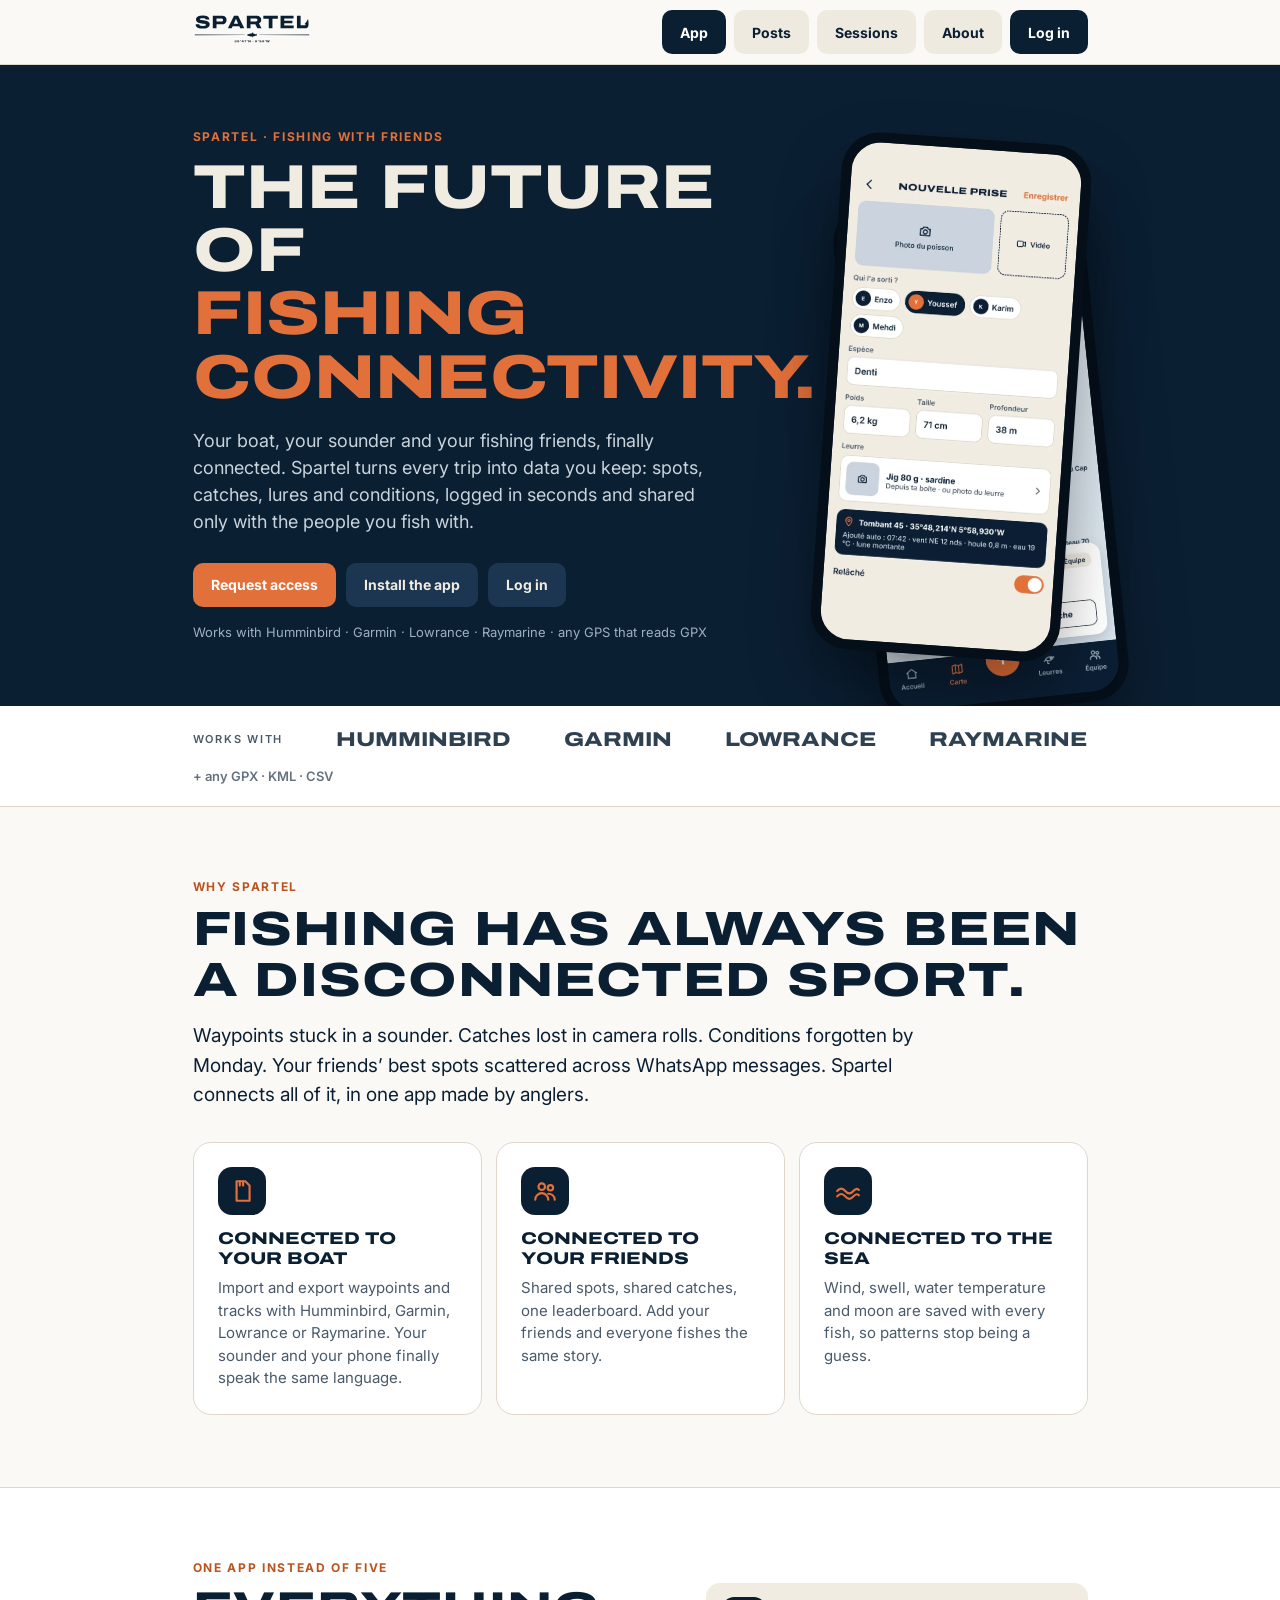
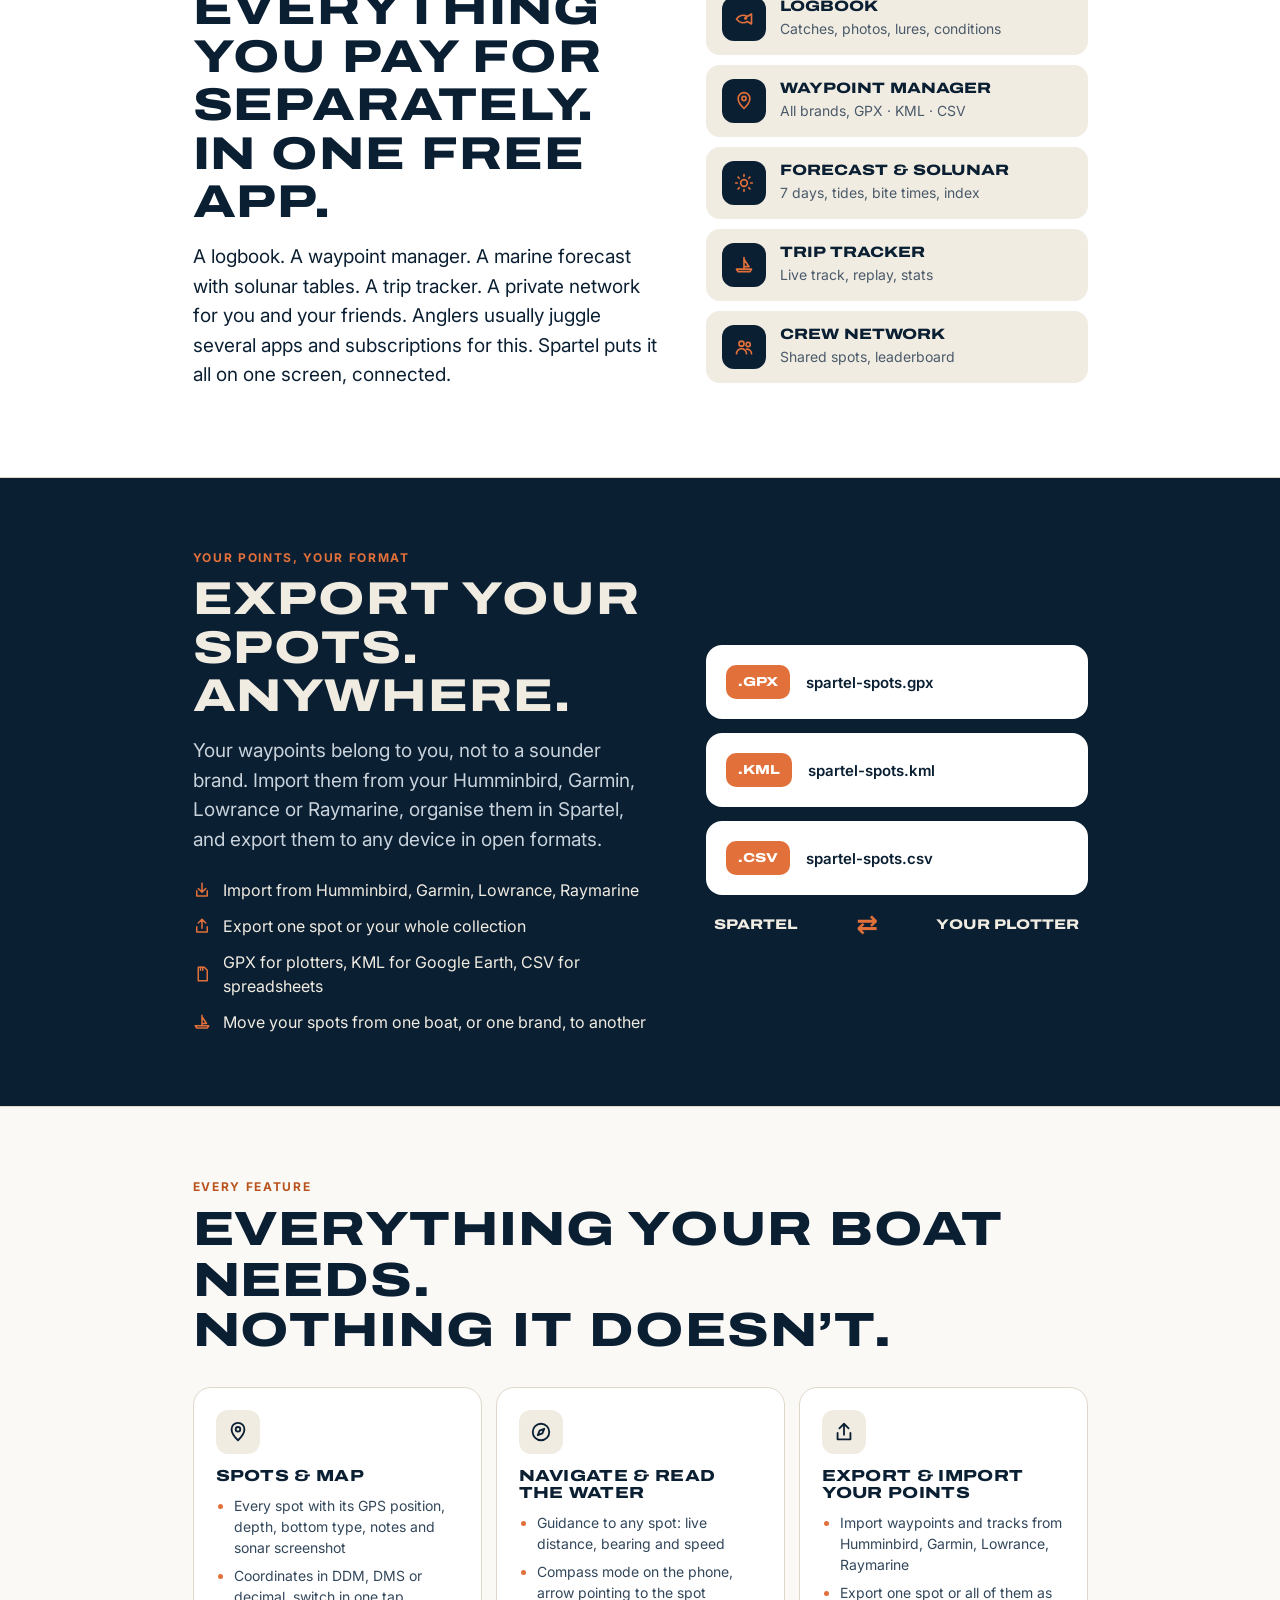
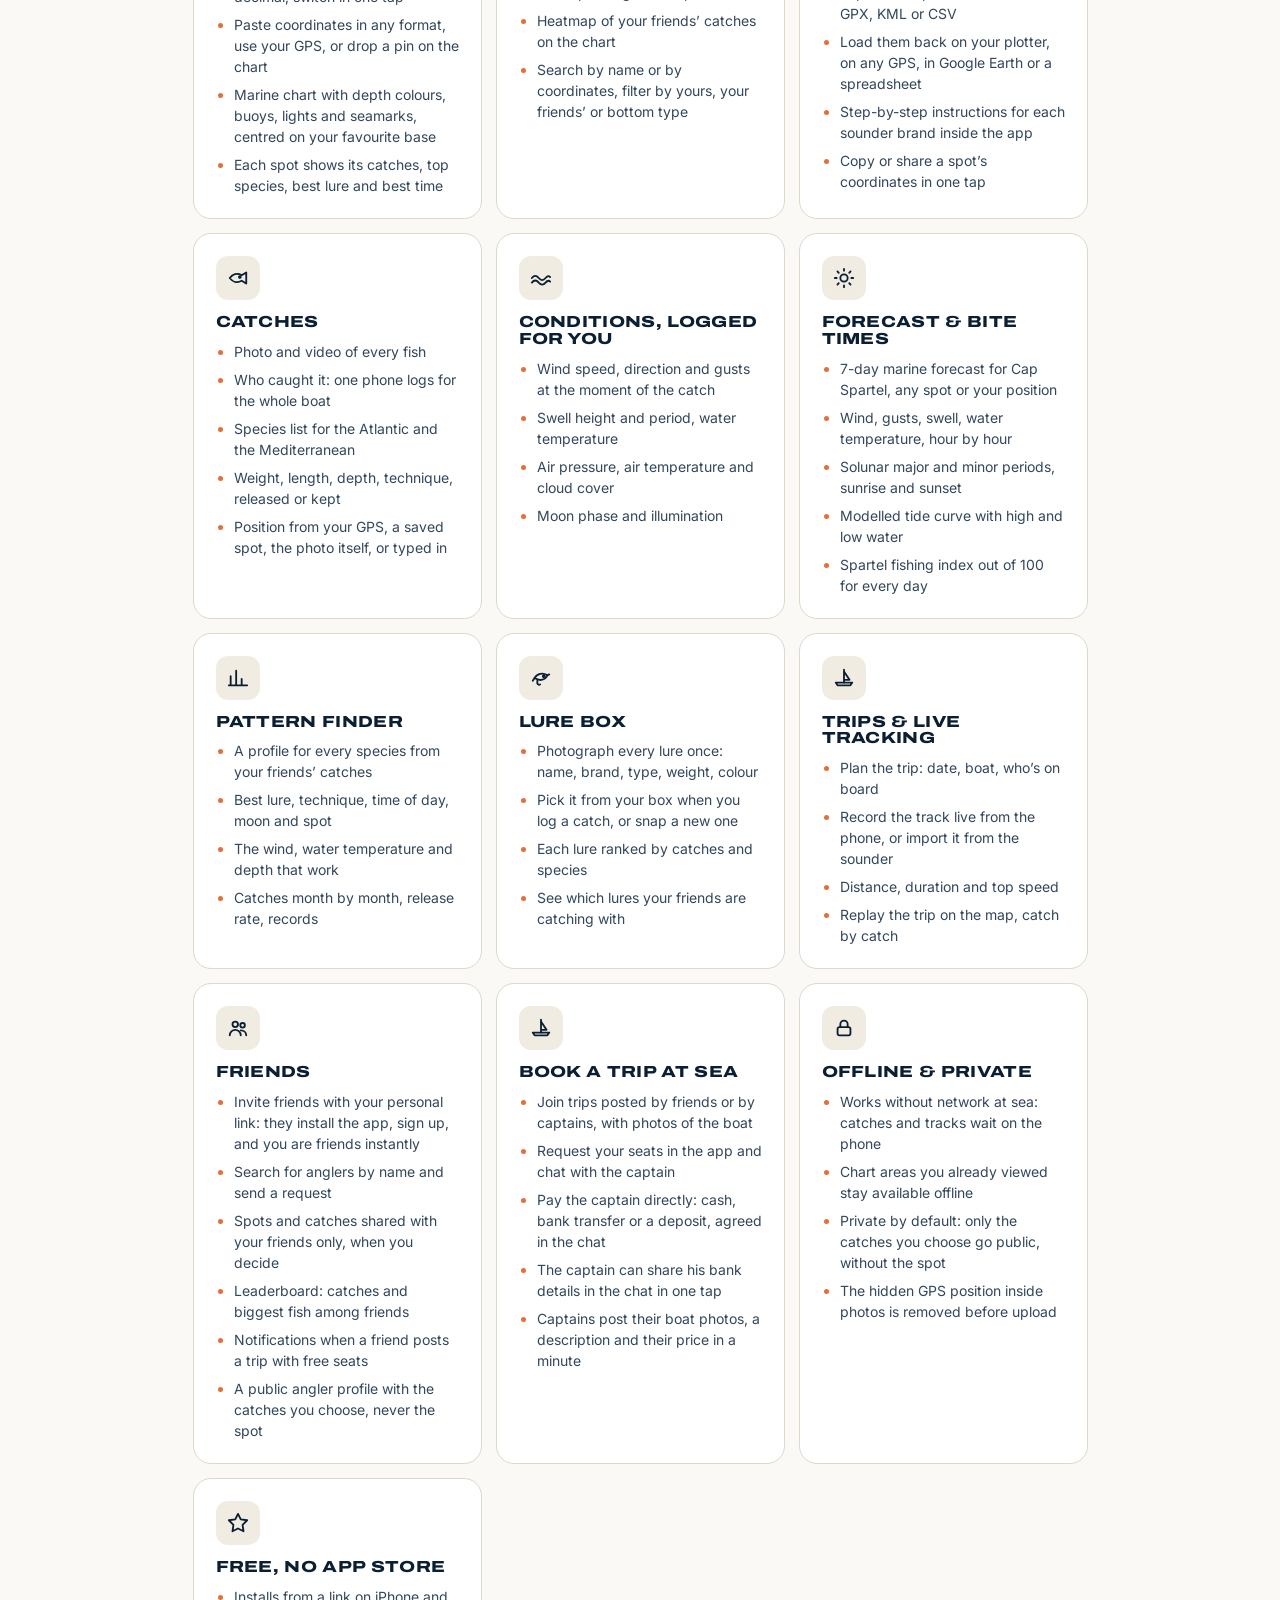
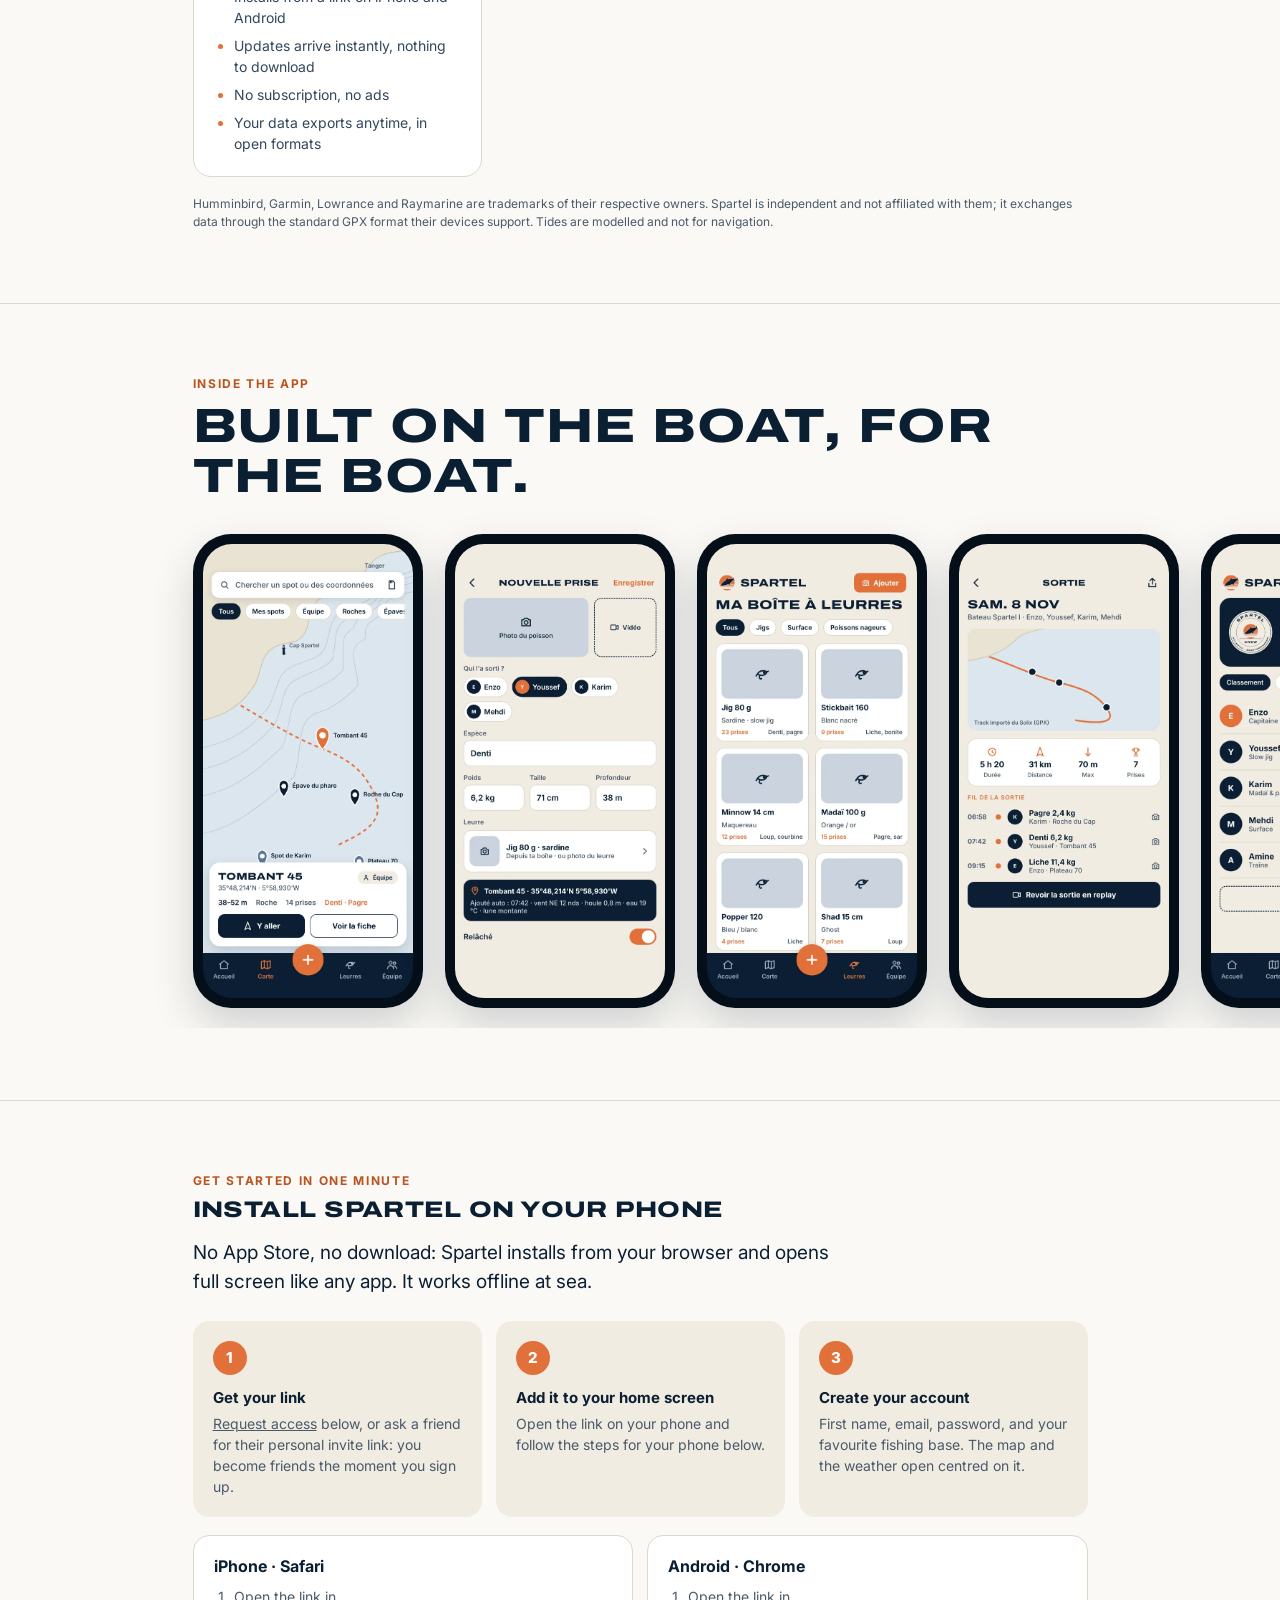
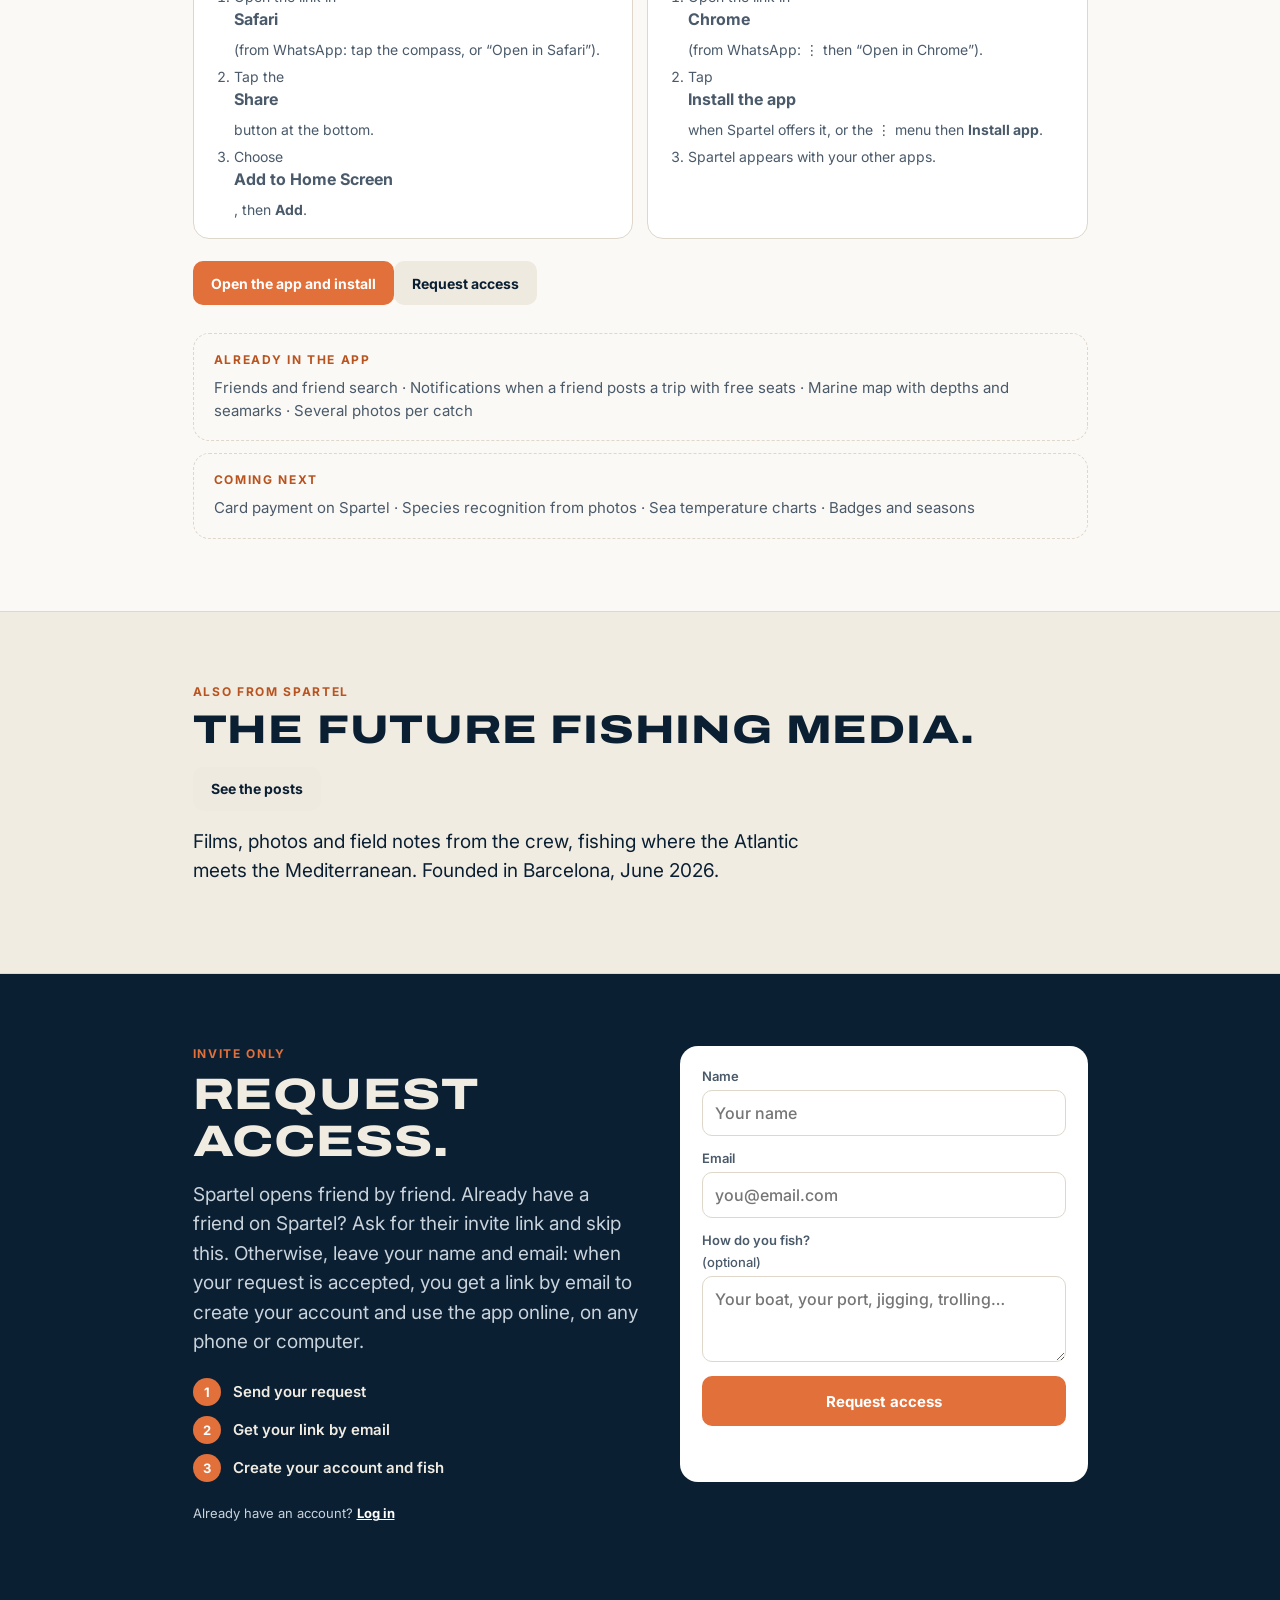
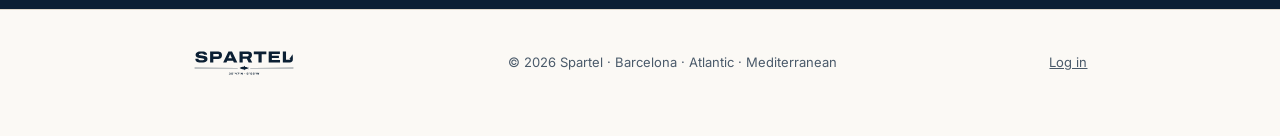
==== commit db6db1a5: "Amis à la place des équipages, lien d'invitation personnel, recherche d'amis, notifications (in-app " ====
--- a/index.html
+++ b/index.html
@@ -4,7 +4,7 @@
 <meta charset="utf-8">
 <meta name="viewport" content="width=device-width, initial-scale=1, viewport-fit=cover">
 <title>Spartel — The future of fishing connectivity</title>
-<meta name="description" content="Spartel connects your boat, your Humminbird and your crew: GPS spots, GPX export and import, catches with lure and conditions, lure box, trips. Free, works offline at sea.">
+<meta name="description" content="Spartel connects your boat, your Humminbird and your friends: GPS spots, GPX export and import, catches with lure and conditions, lure box, trips. Free, works offline at sea.">
 <meta property="og:title" content="Spartel — The future fishing media">
 <meta property="og:description" content="Offshore stories from where the Atlantic meets the Mediterranean. Founded in Barcelona, June 2026.">
 <meta property="og:image" content="assets/og.png">
@@ -13,7 +13,7 @@
 <link rel="apple-touch-icon" href="assets/apple-touch-icon.png">
 <link rel="preconnect" href="https://fonts.googleapis.com"><link rel="preconnect" href="https://fonts.gstatic.com" crossorigin>
 <link href="https://fonts.googleapis.com/css2?family=Archivo:wdth,wght@62..125,100..900&family=Inter:wght@400;500;600;700&display=swap" rel="stylesheet">
-<script>if(/[?&](join|invite)=/.test(location.search))location.replace('app/'+location.search+location.hash);</script>
+<script>if(/[?&](join|invite|f)=/.test(location.search))location.replace('app/'+location.search+location.hash);</script>
 <style>
 :root{--navy:#0B1F33;--sand:#F1ECE2;--sun:#E2703A;--sun-d:#B9531F;--muted:#4A5A6A;--line:#DED7CA;--h:"Archivo",system-ui,sans-serif;--b:"Inter",system-ui,sans-serif}
 *{box-sizing:border-box}html{scroll-behavior:smooth}
@@ -162,6 +162,7 @@
 .steps{display:grid;grid-template-columns:repeat(3,1fr);gap:14px;margin-top:24px;counter-reset:st}
 .steps div{background:var(--sand);border-radius:16px;padding:20px;counter-increment:st}
 .steps div::before{content:counter(st);display:inline-flex;width:34px;height:34px;border-radius:50%;background:var(--sun);color:#fff;font:800 15px var(--b);align-items:center;justify-content:center;margin-bottom:12px}
+.instgrid{display:grid;grid-template-columns:1fr 1fr;gap:14px;margin-top:18px}.inst{background:#fff;border:1.5px solid var(--line);border-radius:16px;padding:18px 20px}.inst b:first-child{display:block;margin-bottom:8px;font-size:16px}.inst ol{margin:0;padding-left:20px;color:var(--muted);font-size:14px;display:flex;flex-direction:column;gap:6px}@media(max-width:760px){.instgrid{grid-template-columns:1fr}}
 .steps b{display:block;margin-bottom:4px}.steps p{margin:0;color:var(--muted);font-size:14px}
 .media-intro{padding-top:56px}
 @media (max-width:760px){
@@ -251,10 +252,10 @@
 <header class="top"><div class="wrap"><a href="" aria-label="Spartel"><img src="assets/wordmark.svg" alt="Spartel"></a><nav style="display:flex;gap:8px;align-items:center"><a class="btn g lk cur" href="" aria-current="page">App</a><a class="btn g lk" href="posts/">Posts</a><a class="btn g lk" href="sessions/">Sessions</a><a class="btn g lk" href="about/">About</a><a class="btn d" href="app/">Log in</a></nav></div></header>
 <main id="top"><section class="hero"><div class="wrap">
  <div>
-  <p class="kicker" style="color:var(--sun)">Spartel · the crew app</p>
+  <p class="kicker" style="color:var(--sun)">Spartel · fishing with friends</p>
   <h1>The future of<br><em>fishing connectivity.</em></h1>
-  <p class="sub">Your boat, your sounder and your crew, finally connected. Spartel turns every trip into data you keep: spots, catches, lures and conditions, logged in seconds and shared only with the people you fish with.</p>
-  <div class="cta"><a class="btn p" href="#access">Request access</a><a class="btn g" href="app/">Log in</a></div>
+  <p class="sub">Your boat, your sounder and your fishing friends, finally connected. Spartel turns every trip into data you keep: spots, catches, lures and conditions, logged in seconds and shared only with the people you fish with.</p>
+  <div class="cta"><a class="btn p" href="#access">Request access</a><a class="btn g" href="#install">Install the app</a><a class="btn g" href="app/">Log in</a></div>
   <p class="note">Works with Humminbird · Garmin · Lowrance · Raymarine · any GPS that reads GPX</p>
  </div>
  <div class="phones" aria-hidden="true"><div class="dev d1"><img src="assets/screens/map.webp" alt="" width="390" height="844"></div><div class="dev d2"><img src="assets/screens/catch.webp" alt="" width="390" height="844"></div></div>
@@ -265,17 +266,17 @@
 <section class="block" style="border-top:none"><div class="wrap">
  <p class="kicker">Why Spartel</p>
  <h2 class="h" style="font-size:clamp(28px,5vw,48px)">Fishing has always been<br>a disconnected sport.</h2>
- <p class="lead" style="max-width:720px">Waypoints stuck in a sounder. Catches lost in camera rolls. Conditions forgotten by Monday. The crew’s best spots scattered across WhatsApp messages. Spartel connects all of it, in one app made by anglers.</p>
+ <p class="lead" style="max-width:720px">Waypoints stuck in a sounder. Catches lost in camera rolls. Conditions forgotten by Monday. Your friends’ best spots scattered across WhatsApp messages. Spartel connects all of it, in one app made by anglers.</p>
  <div class="pillars">
   <div><span class="pic"><svg width="26" height="26" viewBox="0 0 24 24" fill="none" stroke="currentColor" stroke-width="2" stroke-linecap="round" stroke-linejoin="round" aria-hidden="true"><path d="M7 3h8l4 4v14H7z"/><path d="M10 3v4M13 3v4"/></svg></span><b>Connected to your boat</b><p>Import and export waypoints and tracks with Humminbird, Garmin, Lowrance or Raymarine. Your sounder and your phone finally speak the same language.</p></div>
-  <div><span class="pic"><svg width="26" height="26" viewBox="0 0 24 24" fill="none" stroke="currentColor" stroke-width="2" stroke-linecap="round" stroke-linejoin="round" aria-hidden="true"><circle cx="9" cy="8" r="3"/><circle cx="17" cy="9" r="2.5"/><path d="M3 20c0-3.5 3-6 6-6s6 2.5 6 6M15 14.5c3 0 6 2 6 5.5"/></svg></span><b>Connected to your crew</b><p>Shared spots, shared catches, one leaderboard. Everyone on the boat logs into the same story.</p></div>
+  <div><span class="pic"><svg width="26" height="26" viewBox="0 0 24 24" fill="none" stroke="currentColor" stroke-width="2" stroke-linecap="round" stroke-linejoin="round" aria-hidden="true"><circle cx="9" cy="8" r="3"/><circle cx="17" cy="9" r="2.5"/><path d="M3 20c0-3.5 3-6 6-6s6 2.5 6 6M15 14.5c3 0 6 2 6 5.5"/></svg></span><b>Connected to your friends</b><p>Shared spots, shared catches, one leaderboard. Add your friends and everyone fishes the same story.</p></div>
   <div><span class="pic"><svg width="26" height="26" viewBox="0 0 24 24" fill="none" stroke="currentColor" stroke-width="2" stroke-linecap="round" stroke-linejoin="round" aria-hidden="true"><path d="M2 12c2.5-3 5-3 7.5 0s5 3 7.5 0 4-2 5-1M2 17c2.5-3 5-3 7.5 0s5 3 7.5 0 4-2 5-1"/></svg></span><b>Connected to the sea</b><p>Wind, swell, water temperature and moon are saved with every fish, so patterns stop being a guess.</p></div>
  </div>
 </div></section>
 
 <section class="block allinone"><div class="wrap two-c">
  <div><p class="kicker">One app instead of five</p><h2 class="h" style="font-size:clamp(28px,4.6vw,46px)">Everything you pay for separately.<br>In one free app.</h2>
- <p class="lead">A logbook. A waypoint manager. A marine forecast with solunar tables. A trip tracker. A private network for your crew. Anglers usually juggle several apps and subscriptions for this. Spartel puts it all on one screen, connected.</p></div>
+ <p class="lead">A logbook. A waypoint manager. A marine forecast with solunar tables. A trip tracker. A private network for you and your friends. Anglers usually juggle several apps and subscriptions for this. Spartel puts it all on one screen, connected.</p></div>
  <ul class="stackl">
   <li><span><svg width="20" height="20" viewBox="0 0 24 24" fill="none" stroke="currentColor" stroke-width="2" stroke-linecap="round" stroke-linejoin="round" aria-hidden="true"><path d="M3 12c3-4 8-6 13-3l5-3v12l-5-3c-5 3-10 1-13-3z"/><circle cx="14" cy="11" r="1"/></svg></span><b>Logbook</b><em>Catches, photos, lures, conditions</em></li>
   <li><span><svg width="20" height="20" viewBox="0 0 24 24" fill="none" stroke="currentColor" stroke-width="2" stroke-linecap="round" stroke-linejoin="round" aria-hidden="true"><path d="M12 21s-7-6.5-7-12a7 7 0 0 1 14 0c0 5.5-7 12-7 12z"/><circle cx="12" cy="9" r="2.5"/></svg></span><b>Waypoint manager</b><em>All brands, GPX · KML · CSV</em></li>
@@ -303,7 +304,7 @@
 <section class="block" id="features"><div class="wrap">
  <p class="kicker">Every feature</p>
  <h2 class="h" style="font-size:clamp(28px,5vw,48px)">Everything your boat needs.<br>Nothing it doesn’t.</h2>
- <div class="fgrid"><article class="fcard"><div class="fic"><svg width="22" height="22" viewBox="0 0 24 24" fill="none" stroke="currentColor" stroke-width="2" stroke-linecap="round" stroke-linejoin="round" aria-hidden="true"><path d="M12 21s-7-6.5-7-12a7 7 0 0 1 14 0c0 5.5-7 12-7 12z"/><circle cx="12" cy="9" r="2.5"/></svg></div><h3 class="h">Spots & map</h3><ul><li>Every spot with its GPS position, depth, bottom type, notes and sonar screenshot</li><li>Coordinates in DDM, DMS or decimal, switch in one tap</li><li>Paste coordinates in any format, use your GPS, or drop a pin on the chart</li><li>Nautical chart with buoys, lights and seamarks, plus a depth layer</li><li>Each spot shows its catches, top species, best lure and best time</li></ul></article><article class="fcard"><div class="fic"><svg width="22" height="22" viewBox="0 0 24 24" fill="none" stroke="currentColor" stroke-width="2" stroke-linecap="round" stroke-linejoin="round" aria-hidden="true"><circle cx="12" cy="12" r="9"/><path d="M15.5 8.5l-2 5-5 2 2-5z"/></svg></div><h3 class="h">Navigate & read the water</h3><ul><li>Guidance to any spot: live distance, bearing and speed</li><li>Compass mode on the phone, arrow pointing to the spot</li><li>Heatmap of the crew’s catches on the chart</li><li>Search by name or by coordinates, filter by yours, the crew’s or bottom type</li></ul></article><article class="fcard"><div class="fic"><svg width="22" height="22" viewBox="0 0 24 24" fill="none" stroke="currentColor" stroke-width="2" stroke-linecap="round" stroke-linejoin="round" aria-hidden="true"><path d="M12 15V3M7 8l5-5 5 5"/><path d="M5 13v7h14v-7"/></svg></div><h3 class="h">Export & import your points</h3><ul><li>Import waypoints and tracks from Humminbird, Garmin, Lowrance, Raymarine</li><li>Export one spot or all of them as GPX, KML or CSV</li><li>Load them back on your plotter, on any GPS, in Google Earth or a spreadsheet</li><li>Step-by-step instructions for each sounder brand inside the app</li><li>Copy or share a spot’s coordinates in one tap</li></ul></article><article class="fcard"><div class="fic"><svg width="22" height="22" viewBox="0 0 24 24" fill="none" stroke="currentColor" stroke-width="2" stroke-linecap="round" stroke-linejoin="round" aria-hidden="true"><path d="M3 12c3-4 8-6 13-3l5-3v12l-5-3c-5 3-10 1-13-3z"/><circle cx="14" cy="11" r="1"/></svg></div><h3 class="h">Catches</h3><ul><li>Photo and video of every fish</li><li>Who caught it: one phone logs for the whole boat</li><li>Species list for the Atlantic and the Mediterranean</li><li>Weight, length, depth, technique, released or kept</li><li>Position from your GPS, a saved spot, the photo itself, or typed in</li></ul></article><article class="fcard"><div class="fic"><svg width="22" height="22" viewBox="0 0 24 24" fill="none" stroke="currentColor" stroke-width="2" stroke-linecap="round" stroke-linejoin="round" aria-hidden="true"><path d="M2 12c2.5-3 5-3 7.5 0s5 3 7.5 0 4-2 5-1M2 17c2.5-3 5-3 7.5 0s5 3 7.5 0 4-2 5-1"/></svg></div><h3 class="h">Conditions, logged for you</h3><ul><li>Wind speed, direction and gusts at the moment of the catch</li><li>Swell height and period, water temperature</li><li>Air pressure, air temperature and cloud cover</li><li>Moon phase and illumination</li></ul></article><article class="fcard"><div class="fic"><svg width="22" height="22" viewBox="0 0 24 24" fill="none" stroke="currentColor" stroke-width="2" stroke-linecap="round" stroke-linejoin="round" aria-hidden="true"><circle cx="12" cy="12" r="4"/><path d="M12 2v2M12 20v2M4.9 4.9l1.4 1.4M17.7 17.7l1.4 1.4M2 12h2M20 12h2M4.9 19.1l1.4-1.4M17.7 6.3l1.4-1.4"/></svg></div><h3 class="h">Forecast & bite times</h3><ul><li>7-day marine forecast for Cap Spartel, any spot or your position</li><li>Wind, gusts, swell, water temperature, hour by hour</li><li>Solunar major and minor periods, sunrise and sunset</li><li>Modelled tide curve with high and low water</li><li>Spartel fishing index out of 100 for every day</li></ul></article><article class="fcard"><div class="fic"><svg width="22" height="22" viewBox="0 0 24 24" fill="none" stroke="currentColor" stroke-width="2" stroke-linecap="round" stroke-linejoin="round" aria-hidden="true"><path d="M4 20V10M10 20V4M16 20v-7M22 20H2"/></svg></div><h3 class="h">Pattern finder</h3><ul><li>A profile for every species from the crew’s catches</li><li>Best lure, technique, time of day, moon and spot</li><li>The wind, water temperature and depth that work</li><li>Catches month by month, release rate, records</li></ul></article><article class="fcard"><div class="fic"><svg width="22" height="22" viewBox="0 0 24 24" fill="none" stroke="currentColor" stroke-width="2" stroke-linecap="round" stroke-linejoin="round" aria-hidden="true"><path d="M5 12c3-5 9-6 14-3-2 5-8 7-14 3z"/><circle cx="15" cy="10" r="1"/><path d="M5 12l-2 3M19 9l2-1"/><path d="M8 15v3a2 2 0 0 0 3 1"/></svg></div><h3 class="h">Lure box</h3><ul><li>Photograph every lure once: name, brand, type, weight, colour</li><li>Pick it from your box when you log a catch, or snap a new one</li><li>Each lure ranked by catches and species</li><li>See which lures the whole crew is catching with</li></ul></article><article class="fcard"><div class="fic"><svg width="22" height="22" viewBox="0 0 24 24" fill="none" stroke="currentColor" stroke-width="2" stroke-linecap="round" stroke-linejoin="round" aria-hidden="true"><path d="M3 17l2 3h14l2-3z"/><path d="M12 3v14M12 5l6 9h-6"/></svg></div><h3 class="h">Trips & live tracking</h3><ul><li>Plan the trip: date, boat, who’s on board</li><li>Record the track live from the phone, or import it from the sounder</li><li>Distance, duration and top speed</li><li>Replay the trip on the map, catch by catch</li></ul></article><article class="fcard"><div class="fic"><svg width="22" height="22" viewBox="0 0 24 24" fill="none" stroke="currentColor" stroke-width="2" stroke-linecap="round" stroke-linejoin="round" aria-hidden="true"><circle cx="9" cy="8" r="3"/><circle cx="17" cy="9" r="2.5"/><path d="M3 20c0-3.5 3-6 6-6s6 2.5 6 6M15 14.5c3 0 6 2 6 5.5"/></svg></div><h3 class="h">Crew</h3><ul><li>Invite friends with a link or a code</li><li>Spots and catches shared only when you decide</li><li>Leaderboard: catches and biggest fish per angler</li><li>Several crews if you fish on different boats</li><li>A public angler profile with the catches you choose, never the spot</li></ul></article><article class="fcard"><div class="fic"><svg width="22" height="22" viewBox="0 0 24 24" fill="none" stroke="currentColor" stroke-width="2" stroke-linecap="round" stroke-linejoin="round" aria-hidden="true"><path d="M3 17l2 3h14l2-3z"/><path d="M12 3v14M12 5l6 9h-6"/></svg></div><h3 class="h">Book a trip at sea</h3><ul><li>Join trips posted by friends or by captains, with photos of the boat</li><li>Request your seats in the app and chat with the captain</li><li>Pay the captain directly: cash, bank transfer or a deposit, agreed in the chat</li><li>The captain can share his bank details in the chat in one tap</li><li>Captains post their boat photos, a description and their price in a minute</li></ul></article><article class="fcard"><div class="fic"><svg width="22" height="22" viewBox="0 0 24 24" fill="none" stroke="currentColor" stroke-width="2" stroke-linecap="round" stroke-linejoin="round" aria-hidden="true"><rect x="5" y="11" width="14" height="9" rx="2"/><path d="M8 11V8a4 4 0 0 1 8 0v3"/></svg></div><h3 class="h">Offline & private</h3><ul><li>Works without network at sea: catches and tracks wait on the phone</li><li>Chart areas you already viewed stay available offline</li><li>Private by default: only the catches you choose go public, without the spot</li><li>The hidden GPS position inside photos is removed before upload</li></ul></article><article class="fcard"><div class="fic"><svg width="22" height="22" viewBox="0 0 24 24" fill="none" stroke="currentColor" stroke-width="2" stroke-linecap="round" stroke-linejoin="round" aria-hidden="true"><path d="M12 2l3 6 7 1-5 5 1 7-6-3-6 3 1-7-5-5 7-1z"/></svg></div><h3 class="h">Free, no App Store</h3><ul><li>Installs from a link on iPhone and Android</li><li>Updates arrive instantly, nothing to download</li><li>No subscription, no ads</li><li>Your data exports anytime, in open formats</li></ul></article></div>
+ <div class="fgrid"><article class="fcard"><div class="fic"><svg width="22" height="22" viewBox="0 0 24 24" fill="none" stroke="currentColor" stroke-width="2" stroke-linecap="round" stroke-linejoin="round" aria-hidden="true"><path d="M12 21s-7-6.5-7-12a7 7 0 0 1 14 0c0 5.5-7 12-7 12z"/><circle cx="12" cy="9" r="2.5"/></svg></div><h3 class="h">Spots & map</h3><ul><li>Every spot with its GPS position, depth, bottom type, notes and sonar screenshot</li><li>Coordinates in DDM, DMS or decimal, switch in one tap</li><li>Paste coordinates in any format, use your GPS, or drop a pin on the chart</li><li>Marine chart with depth colours, buoys, lights and seamarks, centred on your favourite base</li><li>Each spot shows its catches, top species, best lure and best time</li></ul></article><article class="fcard"><div class="fic"><svg width="22" height="22" viewBox="0 0 24 24" fill="none" stroke="currentColor" stroke-width="2" stroke-linecap="round" stroke-linejoin="round" aria-hidden="true"><circle cx="12" cy="12" r="9"/><path d="M15.5 8.5l-2 5-5 2 2-5z"/></svg></div><h3 class="h">Navigate & read the water</h3><ul><li>Guidance to any spot: live distance, bearing and speed</li><li>Compass mode on the phone, arrow pointing to the spot</li><li>Heatmap of your friends’ catches on the chart</li><li>Search by name or by coordinates, filter by yours, your friends’ or bottom type</li></ul></article><article class="fcard"><div class="fic"><svg width="22" height="22" viewBox="0 0 24 24" fill="none" stroke="currentColor" stroke-width="2" stroke-linecap="round" stroke-linejoin="round" aria-hidden="true"><path d="M12 15V3M7 8l5-5 5 5"/><path d="M5 13v7h14v-7"/></svg></div><h3 class="h">Export & import your points</h3><ul><li>Import waypoints and tracks from Humminbird, Garmin, Lowrance, Raymarine</li><li>Export one spot or all of them as GPX, KML or CSV</li><li>Load them back on your plotter, on any GPS, in Google Earth or a spreadsheet</li><li>Step-by-step instructions for each sounder brand inside the app</li><li>Copy or share a spot’s coordinates in one tap</li></ul></article><article class="fcard"><div class="fic"><svg width="22" height="22" viewBox="0 0 24 24" fill="none" stroke="currentColor" stroke-width="2" stroke-linecap="round" stroke-linejoin="round" aria-hidden="true"><path d="M3 12c3-4 8-6 13-3l5-3v12l-5-3c-5 3-10 1-13-3z"/><circle cx="14" cy="11" r="1"/></svg></div><h3 class="h">Catches</h3><ul><li>Photo and video of every fish</li><li>Who caught it: one phone logs for the whole boat</li><li>Species list for the Atlantic and the Mediterranean</li><li>Weight, length, depth, technique, released or kept</li><li>Position from your GPS, a saved spot, the photo itself, or typed in</li></ul></article><article class="fcard"><div class="fic"><svg width="22" height="22" viewBox="0 0 24 24" fill="none" stroke="currentColor" stroke-width="2" stroke-linecap="round" stroke-linejoin="round" aria-hidden="true"><path d="M2 12c2.5-3 5-3 7.5 0s5 3 7.5 0 4-2 5-1M2 17c2.5-3 5-3 7.5 0s5 3 7.5 0 4-2 5-1"/></svg></div><h3 class="h">Conditions, logged for you</h3><ul><li>Wind speed, direction and gusts at the moment of the catch</li><li>Swell height and period, water temperature</li><li>Air pressure, air temperature and cloud cover</li><li>Moon phase and illumination</li></ul></article><article class="fcard"><div class="fic"><svg width="22" height="22" viewBox="0 0 24 24" fill="none" stroke="currentColor" stroke-width="2" stroke-linecap="round" stroke-linejoin="round" aria-hidden="true"><circle cx="12" cy="12" r="4"/><path d="M12 2v2M12 20v2M4.9 4.9l1.4 1.4M17.7 17.7l1.4 1.4M2 12h2M20 12h2M4.9 19.1l1.4-1.4M17.7 6.3l1.4-1.4"/></svg></div><h3 class="h">Forecast & bite times</h3><ul><li>7-day marine forecast for Cap Spartel, any spot or your position</li><li>Wind, gusts, swell, water temperature, hour by hour</li><li>Solunar major and minor periods, sunrise and sunset</li><li>Modelled tide curve with high and low water</li><li>Spartel fishing index out of 100 for every day</li></ul></article><article class="fcard"><div class="fic"><svg width="22" height="22" viewBox="0 0 24 24" fill="none" stroke="currentColor" stroke-width="2" stroke-linecap="round" stroke-linejoin="round" aria-hidden="true"><path d="M4 20V10M10 20V4M16 20v-7M22 20H2"/></svg></div><h3 class="h">Pattern finder</h3><ul><li>A profile for every species from your friends’ catches</li><li>Best lure, technique, time of day, moon and spot</li><li>The wind, water temperature and depth that work</li><li>Catches month by month, release rate, records</li></ul></article><article class="fcard"><div class="fic"><svg width="22" height="22" viewBox="0 0 24 24" fill="none" stroke="currentColor" stroke-width="2" stroke-linecap="round" stroke-linejoin="round" aria-hidden="true"><path d="M5 12c3-5 9-6 14-3-2 5-8 7-14 3z"/><circle cx="15" cy="10" r="1"/><path d="M5 12l-2 3M19 9l2-1"/><path d="M8 15v3a2 2 0 0 0 3 1"/></svg></div><h3 class="h">Lure box</h3><ul><li>Photograph every lure once: name, brand, type, weight, colour</li><li>Pick it from your box when you log a catch, or snap a new one</li><li>Each lure ranked by catches and species</li><li>See which lures your friends are catching with</li></ul></article><article class="fcard"><div class="fic"><svg width="22" height="22" viewBox="0 0 24 24" fill="none" stroke="currentColor" stroke-width="2" stroke-linecap="round" stroke-linejoin="round" aria-hidden="true"><path d="M3 17l2 3h14l2-3z"/><path d="M12 3v14M12 5l6 9h-6"/></svg></div><h3 class="h">Trips & live tracking</h3><ul><li>Plan the trip: date, boat, who’s on board</li><li>Record the track live from the phone, or import it from the sounder</li><li>Distance, duration and top speed</li><li>Replay the trip on the map, catch by catch</li></ul></article><article class="fcard"><div class="fic"><svg width="22" height="22" viewBox="0 0 24 24" fill="none" stroke="currentColor" stroke-width="2" stroke-linecap="round" stroke-linejoin="round" aria-hidden="true"><circle cx="9" cy="8" r="3"/><circle cx="17" cy="9" r="2.5"/><path d="M3 20c0-3.5 3-6 6-6s6 2.5 6 6M15 14.5c3 0 6 2 6 5.5"/></svg></div><h3 class="h">Friends</h3><ul><li>Invite friends with your personal link: they install the app, sign up, and you are friends instantly</li><li>Search for anglers by name and send a request</li><li>Spots and catches shared with your friends only, when you decide</li><li>Leaderboard: catches and biggest fish among friends</li><li>Notifications when a friend posts a trip with free seats</li><li>A public angler profile with the catches you choose, never the spot</li></ul></article><article class="fcard"><div class="fic"><svg width="22" height="22" viewBox="0 0 24 24" fill="none" stroke="currentColor" stroke-width="2" stroke-linecap="round" stroke-linejoin="round" aria-hidden="true"><path d="M3 17l2 3h14l2-3z"/><path d="M12 3v14M12 5l6 9h-6"/></svg></div><h3 class="h">Book a trip at sea</h3><ul><li>Join trips posted by friends or by captains, with photos of the boat</li><li>Request your seats in the app and chat with the captain</li><li>Pay the captain directly: cash, bank transfer or a deposit, agreed in the chat</li><li>The captain can share his bank details in the chat in one tap</li><li>Captains post their boat photos, a description and their price in a minute</li></ul></article><article class="fcard"><div class="fic"><svg width="22" height="22" viewBox="0 0 24 24" fill="none" stroke="currentColor" stroke-width="2" stroke-linecap="round" stroke-linejoin="round" aria-hidden="true"><rect x="5" y="11" width="14" height="9" rx="2"/><path d="M8 11V8a4 4 0 0 1 8 0v3"/></svg></div><h3 class="h">Offline & private</h3><ul><li>Works without network at sea: catches and tracks wait on the phone</li><li>Chart areas you already viewed stay available offline</li><li>Private by default: only the catches you choose go public, without the spot</li><li>The hidden GPS position inside photos is removed before upload</li></ul></article><article class="fcard"><div class="fic"><svg width="22" height="22" viewBox="0 0 24 24" fill="none" stroke="currentColor" stroke-width="2" stroke-linecap="round" stroke-linejoin="round" aria-hidden="true"><path d="M12 2l3 6 7 1-5 5 1 7-6-3-6 3 1-7-5-5 7-1z"/></svg></div><h3 class="h">Free, no App Store</h3><ul><li>Installs from a link on iPhone and Android</li><li>Updates arrive instantly, nothing to download</li><li>No subscription, no ads</li><li>Your data exports anytime, in open formats</li></ul></article></div>
  <p class="fineprint">Humminbird, Garmin, Lowrance and Raymarine are trademarks of their respective owners. Spartel is independent and not affiliated with them; it exchanges data through the standard GPX format their devices support. Tides are modelled and not for navigation.</p>
 </div></section>
 
@@ -312,14 +313,22 @@
  <h2 class="h" style="font-size:clamp(28px,5vw,48px)">Built on the boat, for the boat.</h2>
 </div><div class="screens"><div class="dev "><img src="assets/screens/map.webp" alt="" width="390" height="844"></div><div class="dev "><img src="assets/screens/catch.webp" alt="" width="390" height="844"></div><div class="dev "><img src="assets/screens/lures.webp" alt="" width="390" height="844"></div><div class="dev "><img src="assets/screens/trip.webp" alt="" width="390" height="844"></div><div class="dev "><img src="assets/screens/crew.webp" alt="" width="390" height="844"></div></div></section>
 
-<section class="block"><div class="wrap">
+<section class="block" id="install"><div class="wrap">
  <p class="kicker">Get started in one minute</p>
+ <h2 class="h" style="margin:6px 0 0">Install Spartel on your phone</h2>
+ <p class="lead" style="max-width:640px">No App Store, no download: Spartel installs from your browser and opens full screen like any app. It works offline at sea.</p>
  <div class="steps">
-  <div><b>Get your link</b><p><a href="#access">Request access</a> below, or ask your crew for their invite link. Open it in Safari or Chrome.</p></div>
-  <div><b>Create your account</b><p>First name, email, password. With a crew link, you join the crew automatically.</p></div>
-  <div><b>Add it to your home screen</b><p>Share, then Add to Home Screen. Spartel opens like any app.</p></div>
- </div>
- <div class="next"><p class="kicker" style="margin:0 0 10px">Coming next</p><p>Card payment on Spartel · Notifications for the crew · Species recognition from photos · Sea temperature charts · Badges and seasons</p></div>
+  <div><b>Get your link</b><p><a href="#access">Request access</a> below, or ask a friend for their personal invite link: you become friends the moment you sign up.</p></div>
+  <div><b>Add it to your home screen</b><p>Open the link on your phone and follow the steps for your phone below.</p></div>
+  <div><b>Create your account</b><p>First name, email, password, and your favourite fishing base. The map and the weather open centred on it.</p></div>
+ </div>
+ <div class="instgrid">
+  <div class="inst"><b>iPhone · Safari</b><ol><li>Open the link in <b>Safari</b> (from WhatsApp: tap the compass, or “Open in Safari”).</li><li>Tap the <b>Share</b> button at the bottom.</li><li>Choose <b>Add to Home Screen</b>, then <b>Add</b>.</li></ol></div>
+  <div class="inst"><b>Android · Chrome</b><ol><li>Open the link in <b>Chrome</b> (from WhatsApp: ⋮ then “Open in Chrome”).</li><li>Tap <b>Install the app</b> when Spartel offers it, or the ⋮ menu then <b>Install app</b>.</li><li>Spartel appears with your other apps.</li></ol></div>
+ </div>
+ <div class="cta" style="margin-top:22px"><a class="btn p" href="app/?install=1">Open the app and install</a><a class="btn g" href="#access">Request access</a></div>
+ <div class="next"><p class="kicker" style="margin:0 0 10px">Already in the app</p><p>Friends and friend search · Notifications when a friend posts a trip with free seats · Marine map with depths and seamarks · Several photos per catch</p></div>
+ <div class="next" style="margin-top:12px"><p class="kicker" style="margin:0 0 10px">Coming next</p><p>Card payment on Spartel · Species recognition from photos · Sea temperature charts · Badges and seasons</p></div>
 </div></section>
 
 <section class="block media-teaser"><div class="wrap">
@@ -329,7 +338,7 @@
 <section class="block access" id="access"><div class="wrap">
  <div class="acc-grid">
   <div><p class="kicker">Invite only</p><h2 class="h" style="font-size:clamp(28px,5vw,44px)">Request access.</h2>
-   <p class="lead">Spartel opens crew by crew. Leave your name and email: when your request is accepted, you get a link by email to create your account and use the app online, on any phone or computer.</p>
+   <p class="lead">Spartel opens friend by friend. Already have a friend on Spartel? Ask for their invite link and skip this. Otherwise, leave your name and email: when your request is accepted, you get a link by email to create your account and use the app online, on any phone or computer.</p>
    <ul class="acc-steps"><li><b>1</b>Send your request</li><li><b>2</b>Get your link by email</li><li><b>3</b>Create your account and fish</li></ul>
    <p class="small-note">Already have an account? <a href="app/">Log in</a></p></div>
   <form id="accf" class="acc-form" novalidate>
@@ -358,6 +367,6 @@
   else{m.textContent='Request sent. You will get your link by email as soon as it is accepted.';m.className='acc-msg ok';}})
  .catch(function(err){m.className='acc-msg err';m.textContent='Something went wrong, please try again. ('+err.message+')';})
  .finally(function(){b.disabled=false;b.textContent='Request access';});});
-if(location.hash==='#access'){var s=document.getElementById('access');if(s)setTimeout(function(){s.scrollIntoView();f.name.focus({preventScroll:true});},50);}
+if(location.hash==='#access'){var s=document.getElementById('access');var go=function(){s.scrollIntoView({behavior:'instant',block:'start'});};if(s){setTimeout(go,50);window.addEventListener('load',function(){setTimeout(go,100);});}}
 })();
 </script></body></html>
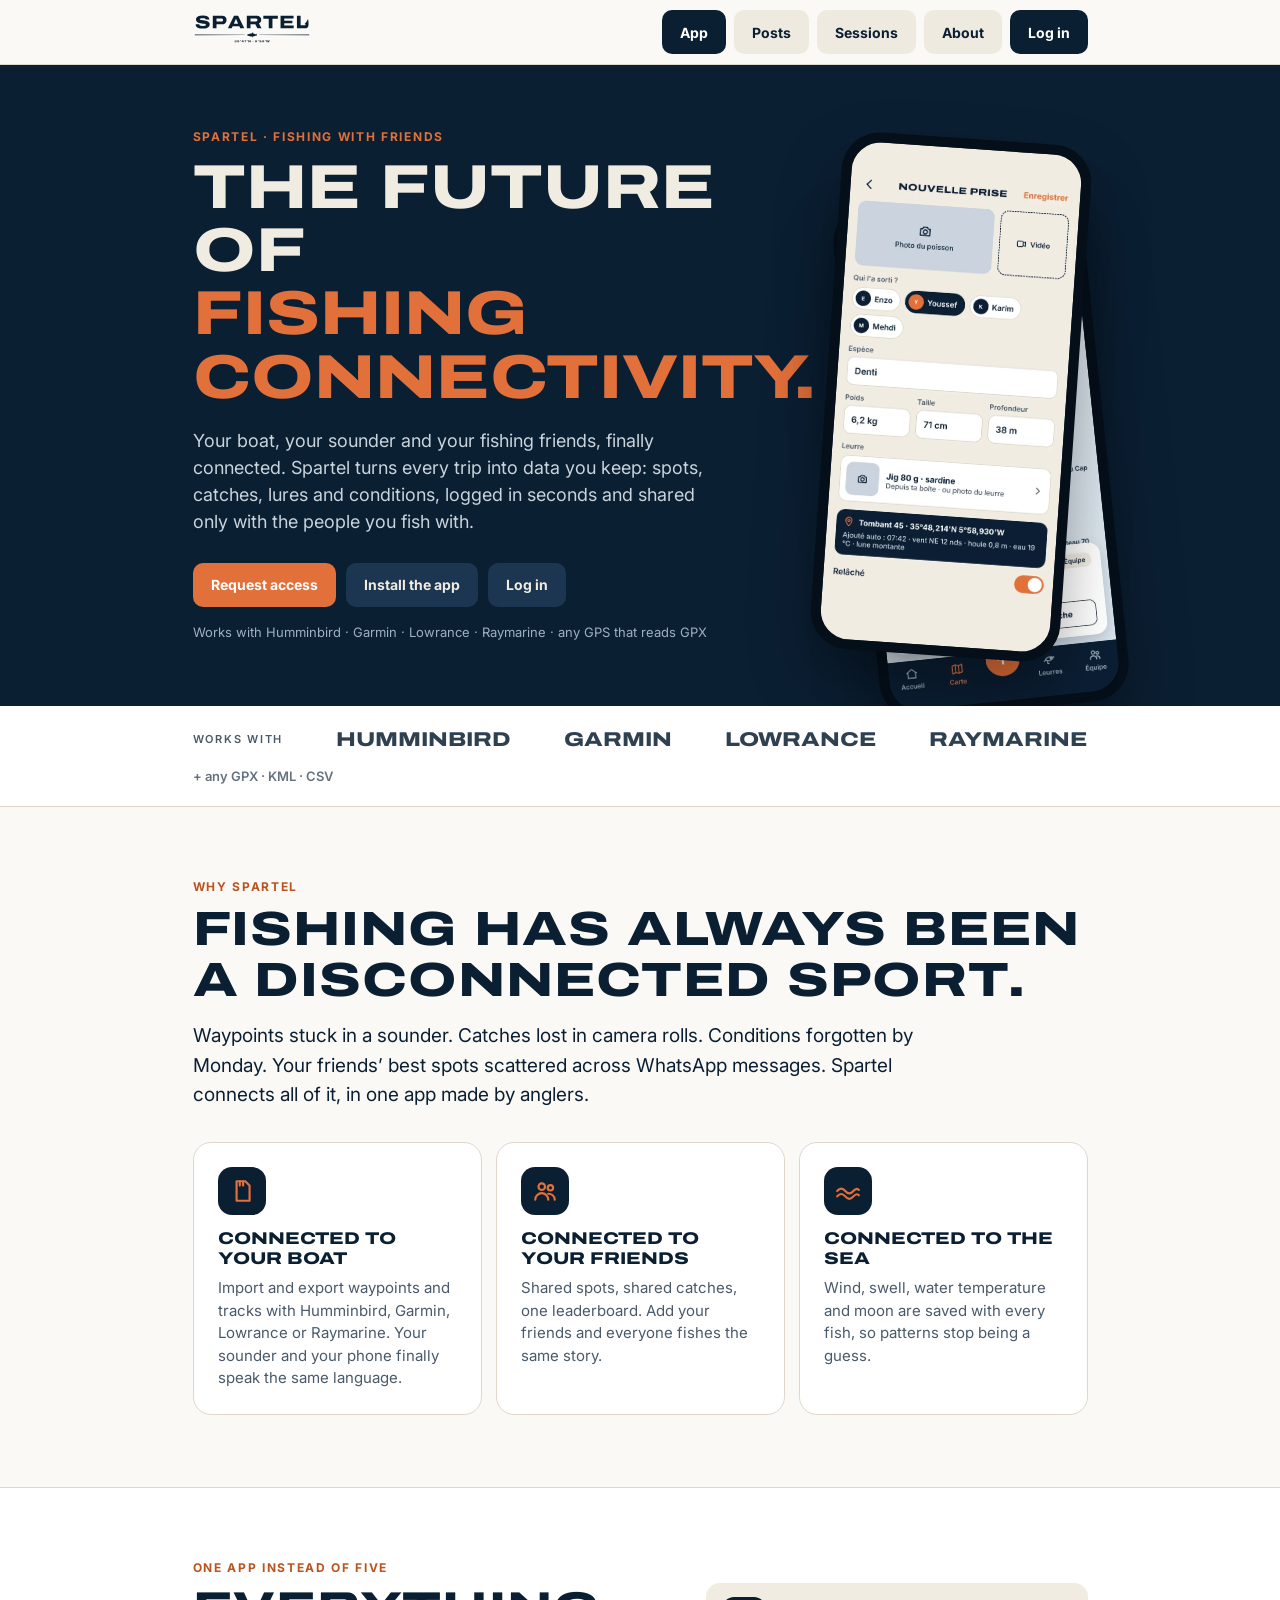
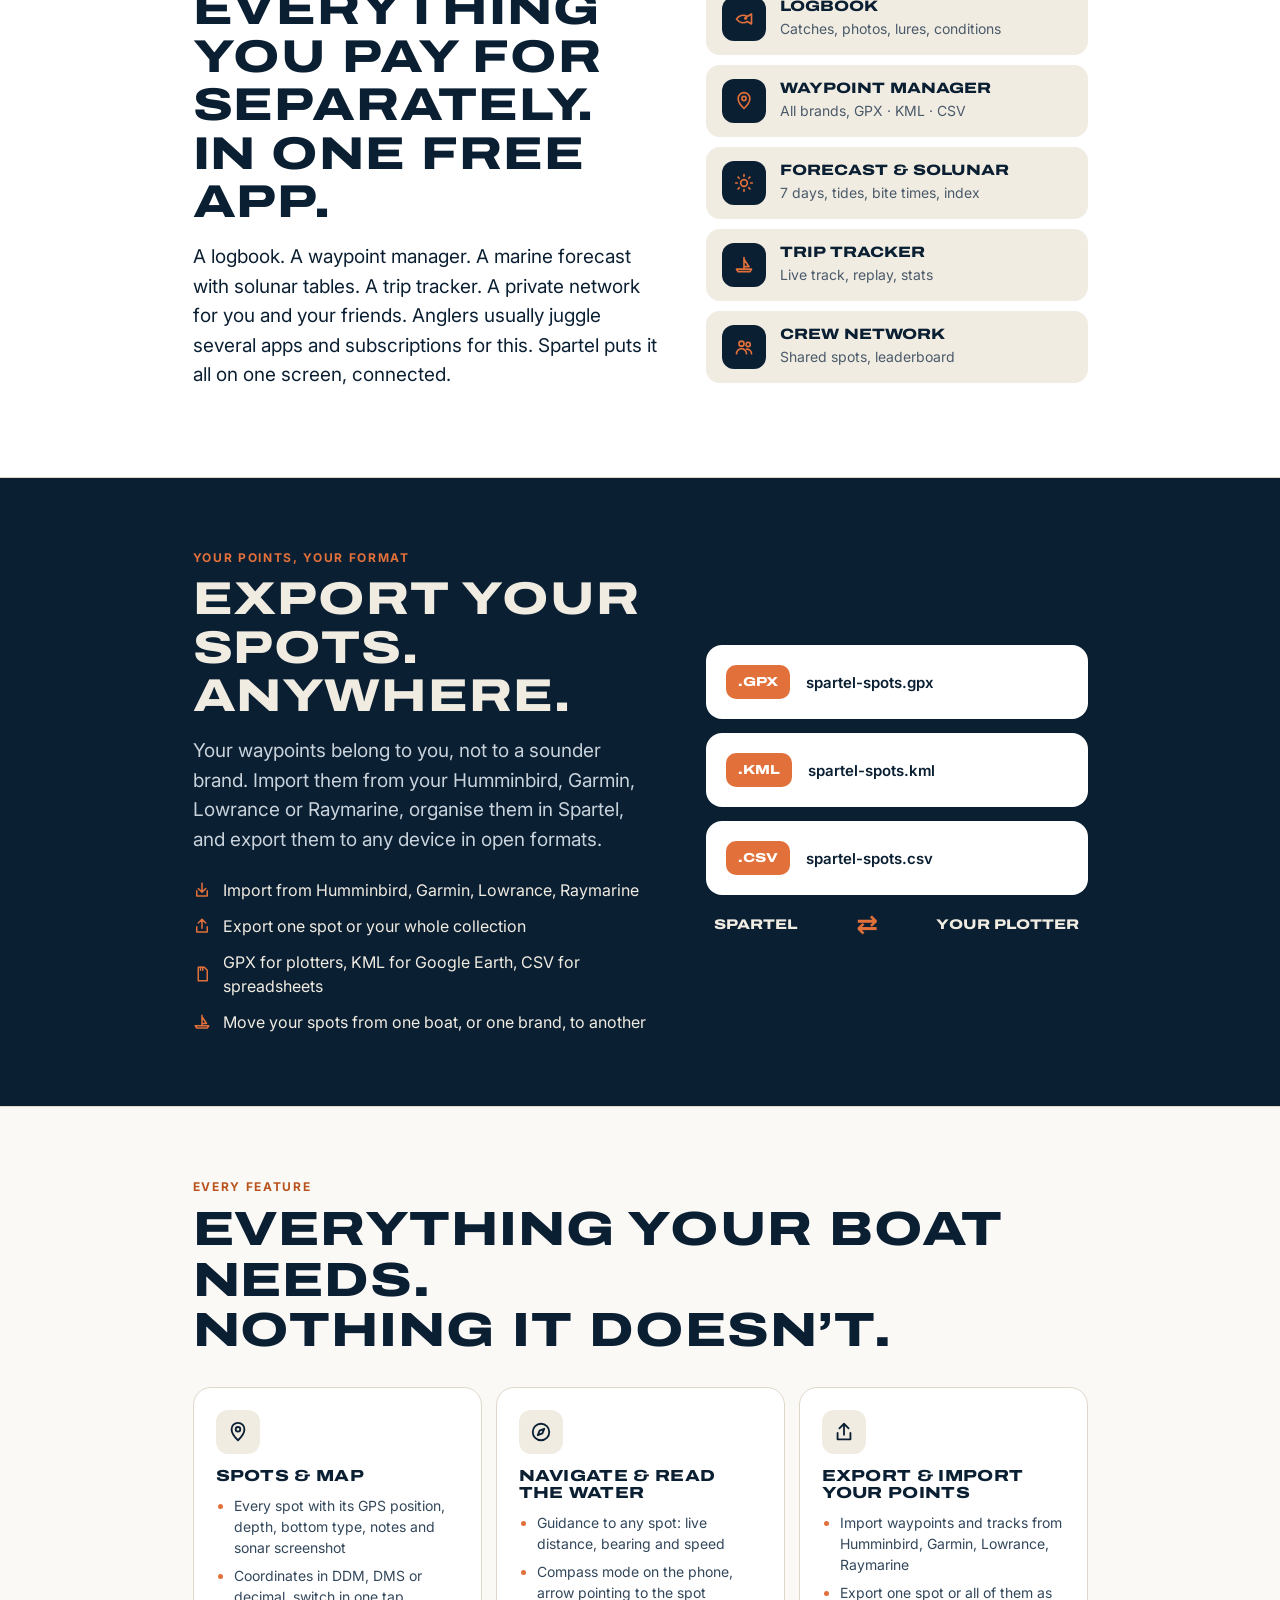
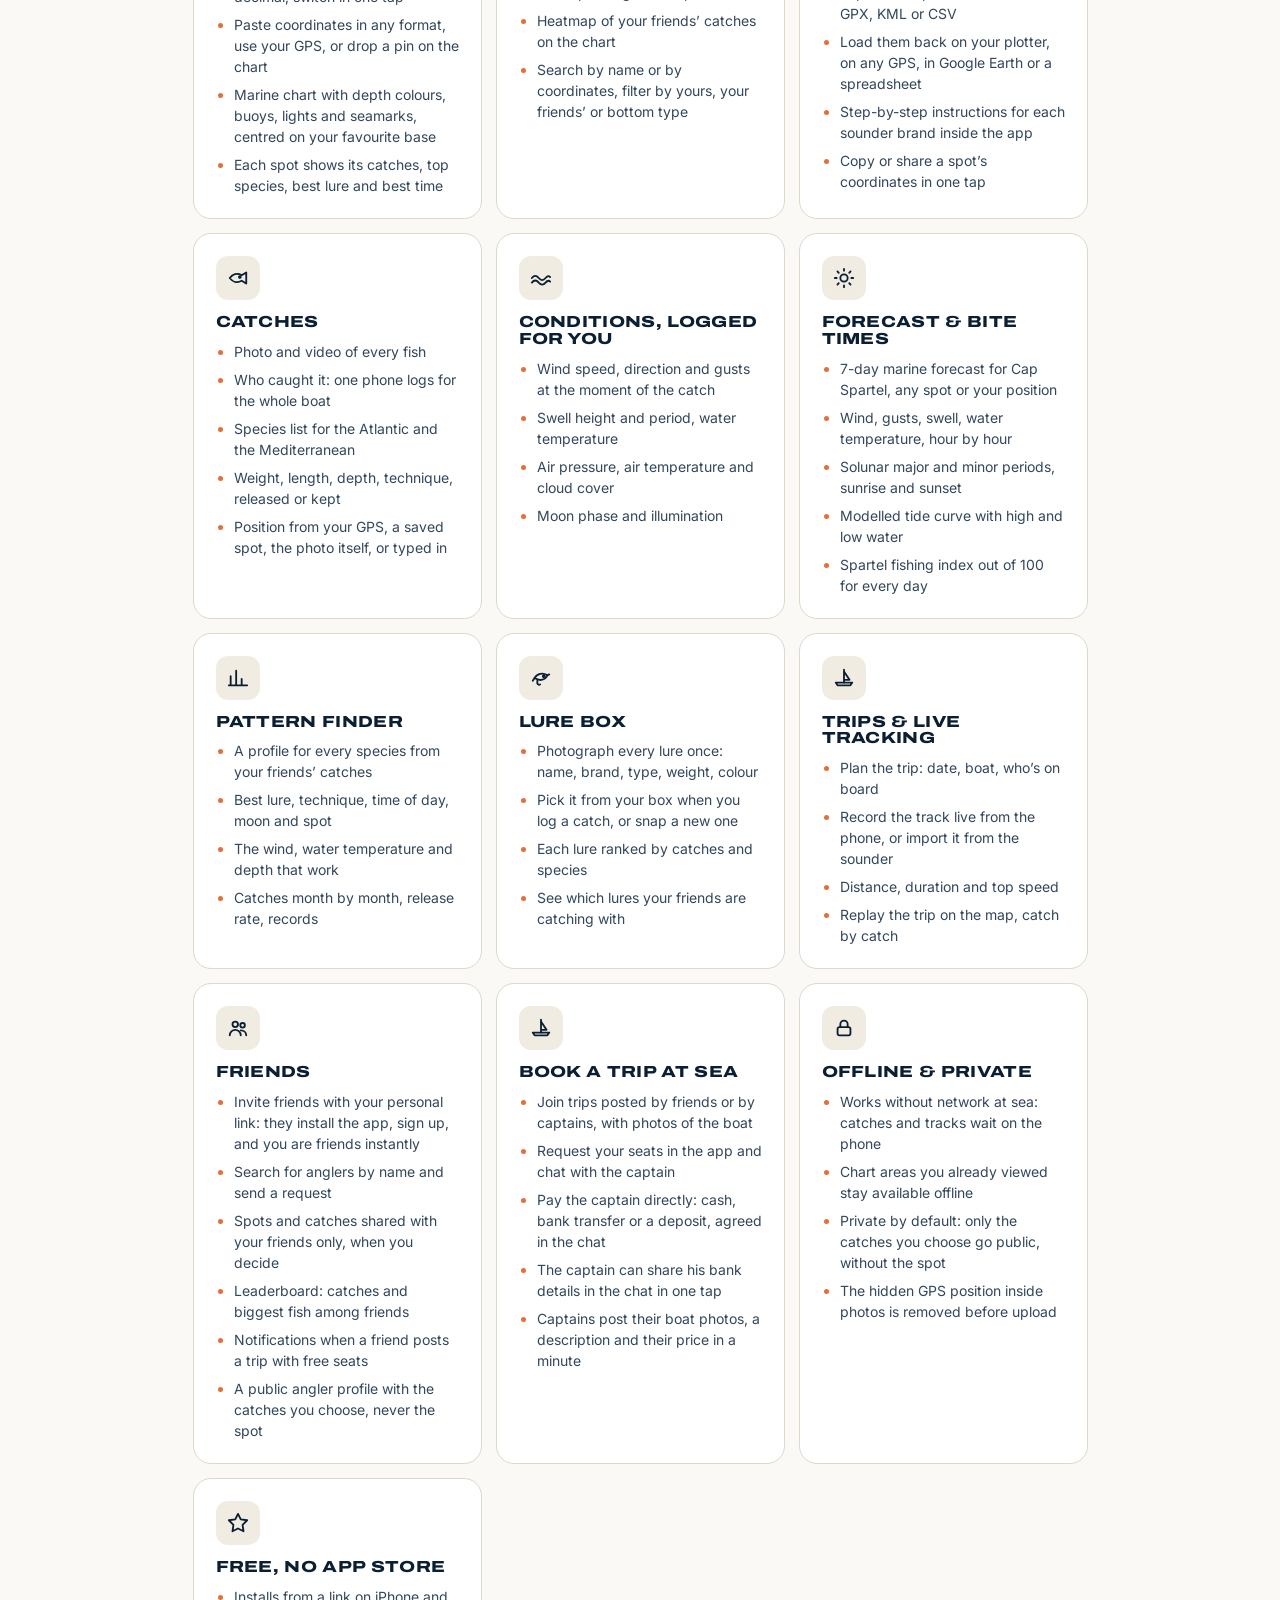
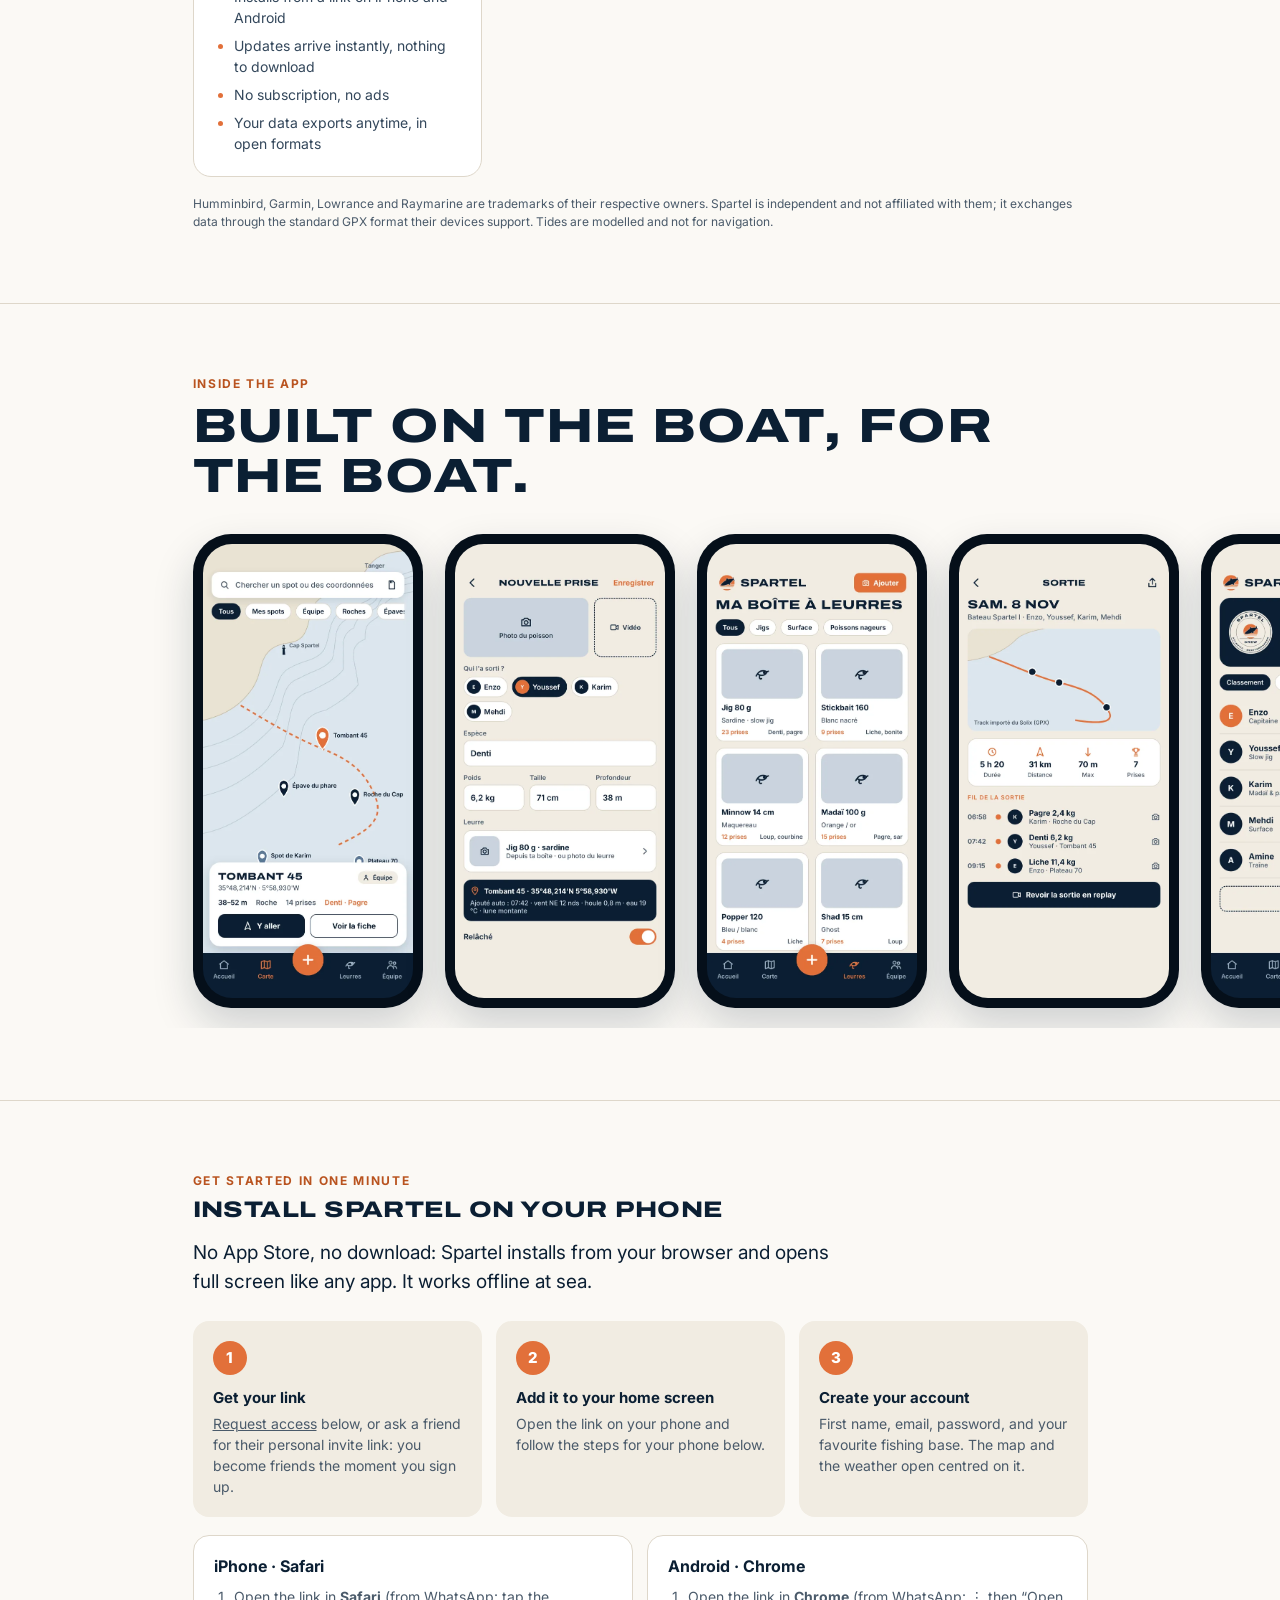
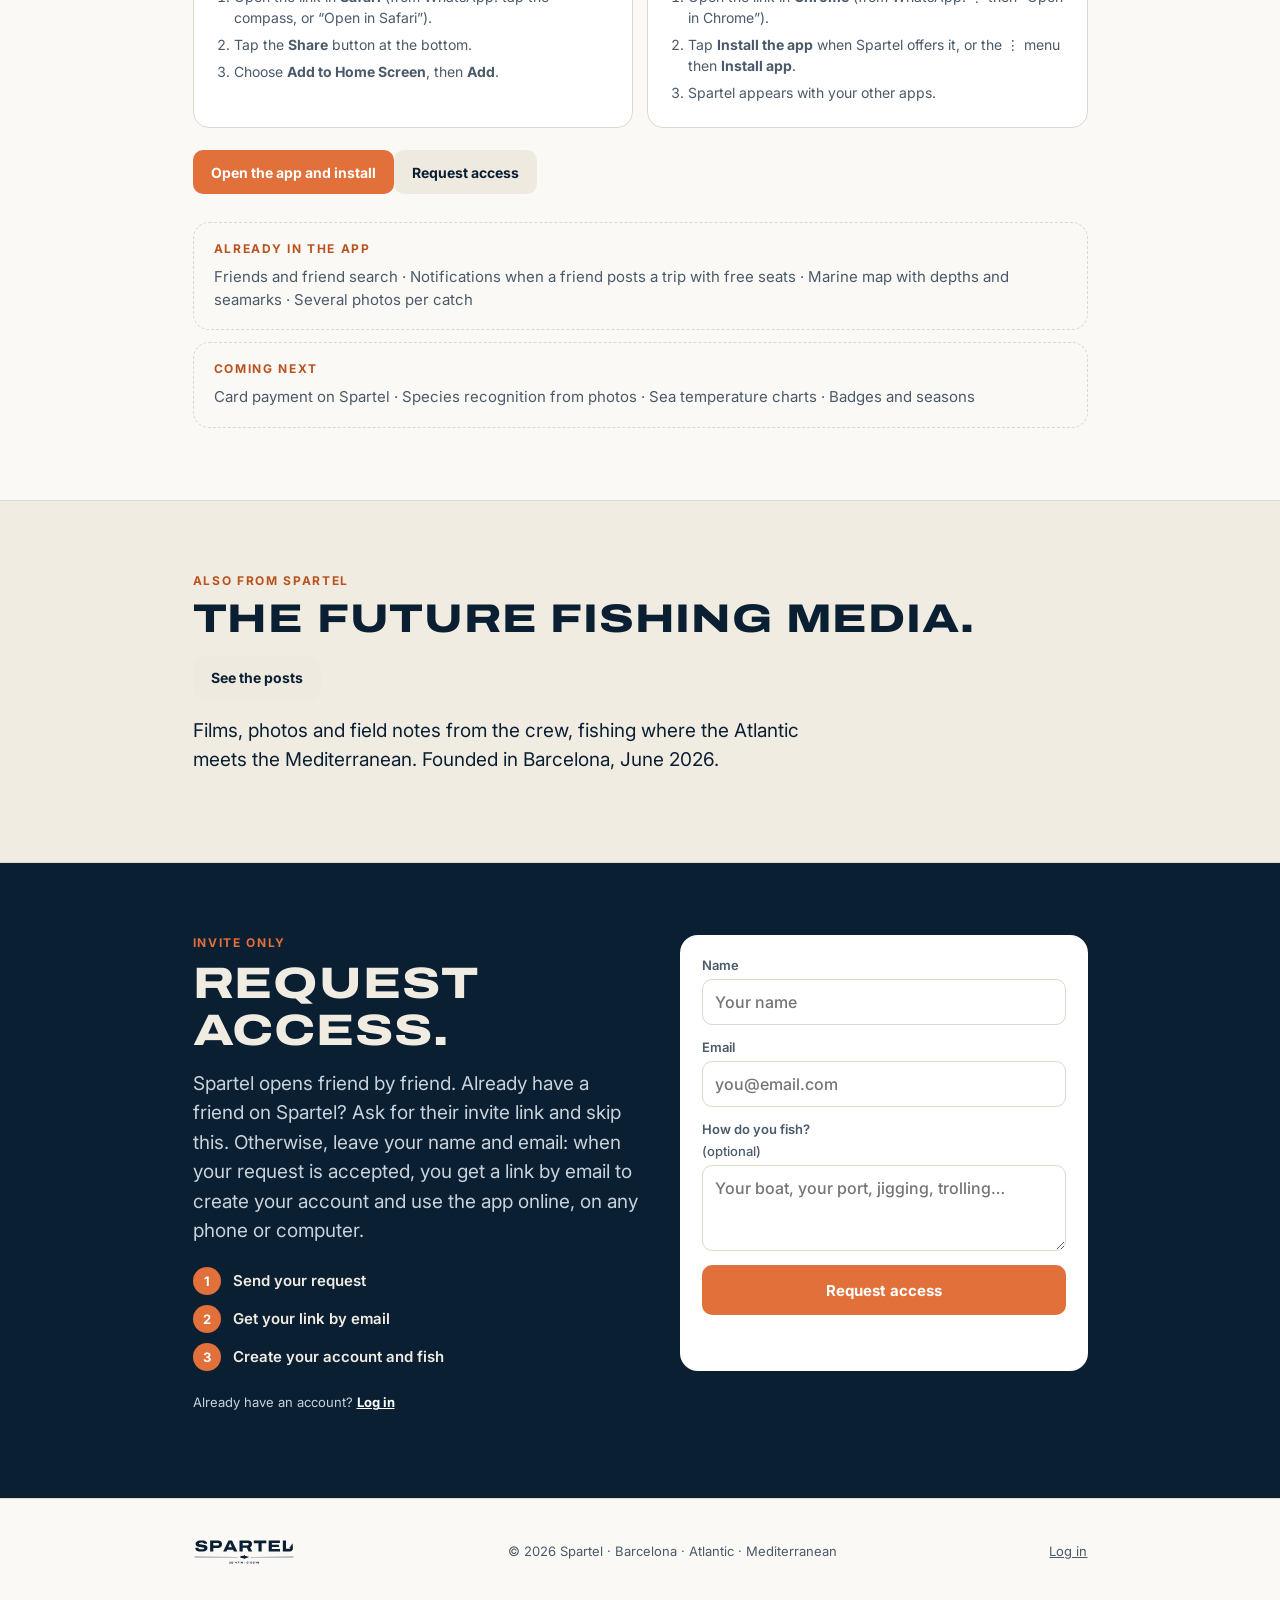
==== commit eef41b15: "Site : correction de l'affichage des étapes d'installation Co-Authored-By: Claude Sonnet 5.5 <norepl" ====
--- a/index.html
+++ b/index.html
@@ -162,7 +162,7 @@
 .steps{display:grid;grid-template-columns:repeat(3,1fr);gap:14px;margin-top:24px;counter-reset:st}
 .steps div{background:var(--sand);border-radius:16px;padding:20px;counter-increment:st}
 .steps div::before{content:counter(st);display:inline-flex;width:34px;height:34px;border-radius:50%;background:var(--sun);color:#fff;font:800 15px var(--b);align-items:center;justify-content:center;margin-bottom:12px}
-.instgrid{display:grid;grid-template-columns:1fr 1fr;gap:14px;margin-top:18px}.inst{background:#fff;border:1.5px solid var(--line);border-radius:16px;padding:18px 20px}.inst b:first-child{display:block;margin-bottom:8px;font-size:16px}.inst ol{margin:0;padding-left:20px;color:var(--muted);font-size:14px;display:flex;flex-direction:column;gap:6px}@media(max-width:760px){.instgrid{grid-template-columns:1fr}}
+.instgrid{display:grid;grid-template-columns:1fr 1fr;gap:14px;margin-top:18px}.inst{background:#fff;border:1.5px solid var(--line);border-radius:16px;padding:18px 20px}.inst>b:first-child{display:block;margin-bottom:8px;font-size:16px}.inst ol{margin:0;padding-left:20px;color:var(--muted);font-size:14px}.inst li{margin-bottom:6px}@media(max-width:760px){.instgrid{grid-template-columns:1fr}}
 .steps b{display:block;margin-bottom:4px}.steps p{margin:0;color:var(--muted);font-size:14px}
 .media-intro{padding-top:56px}
 @media (max-width:760px){
